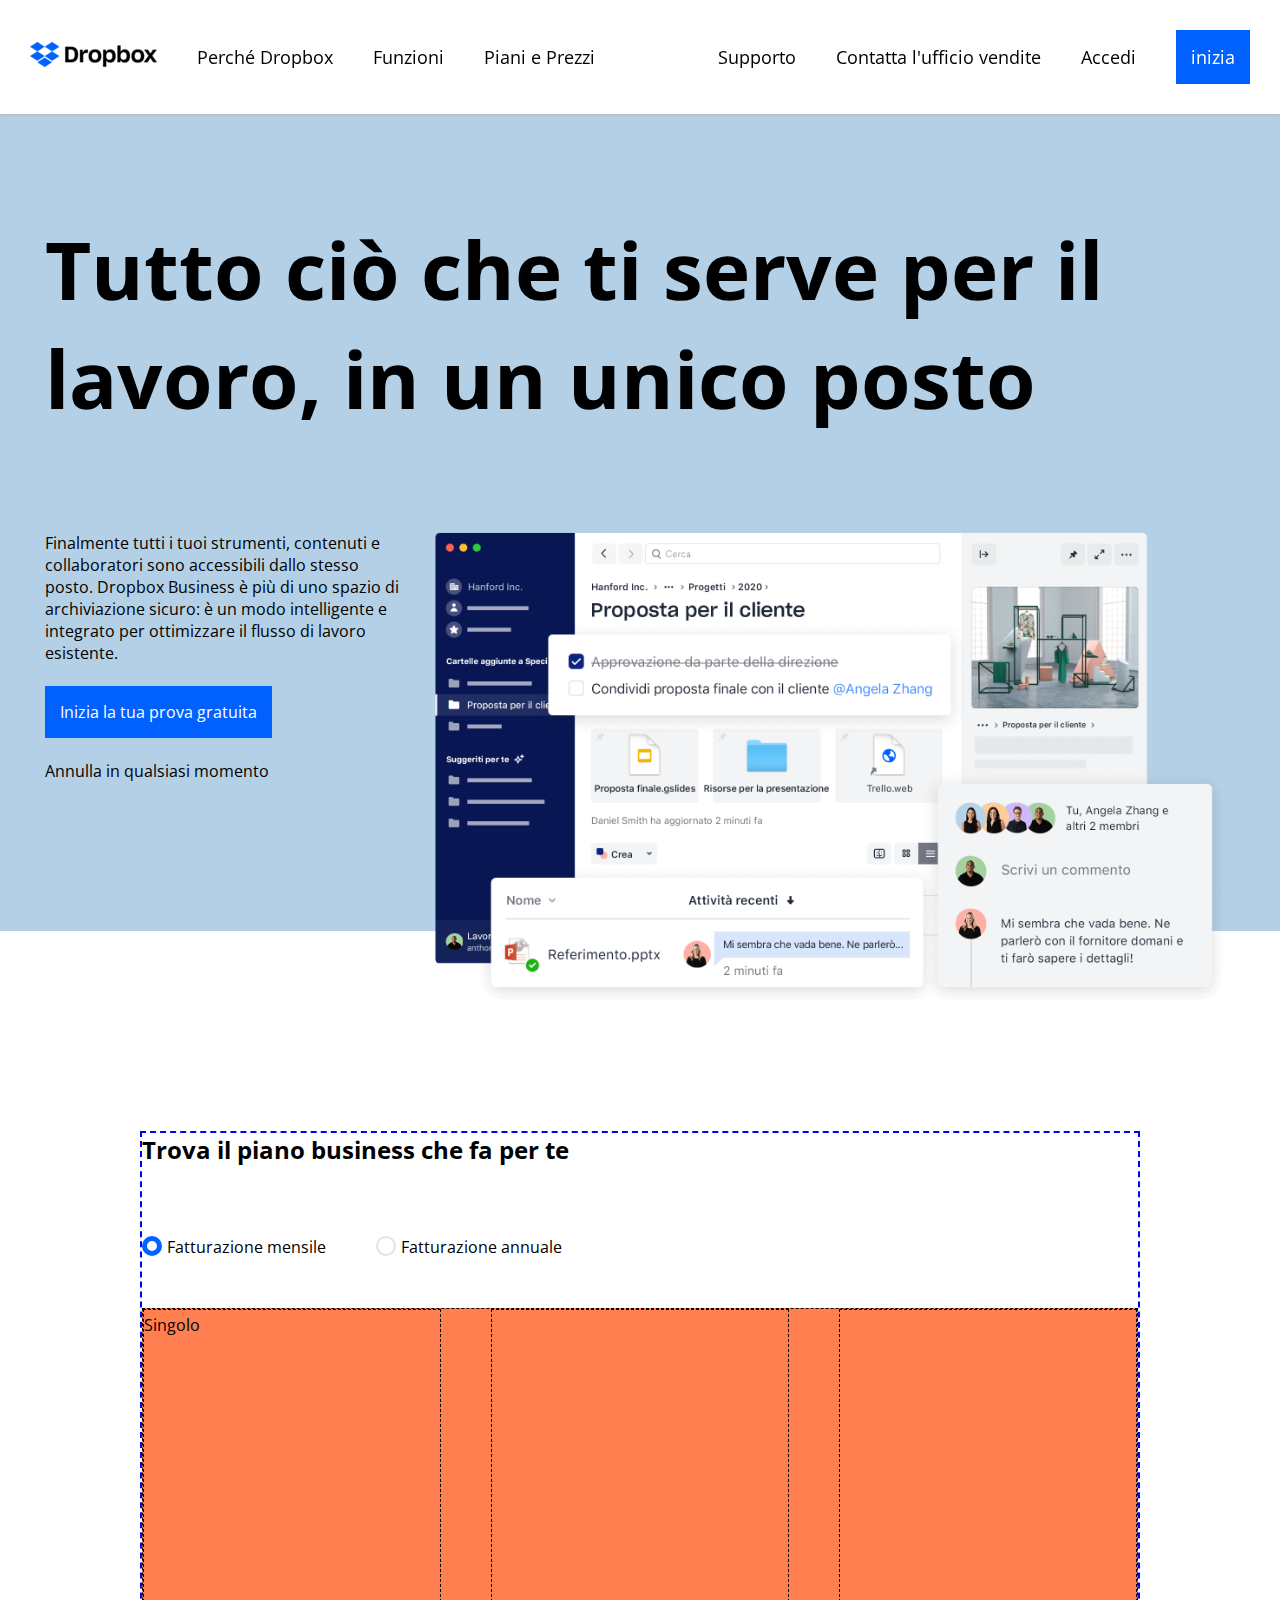
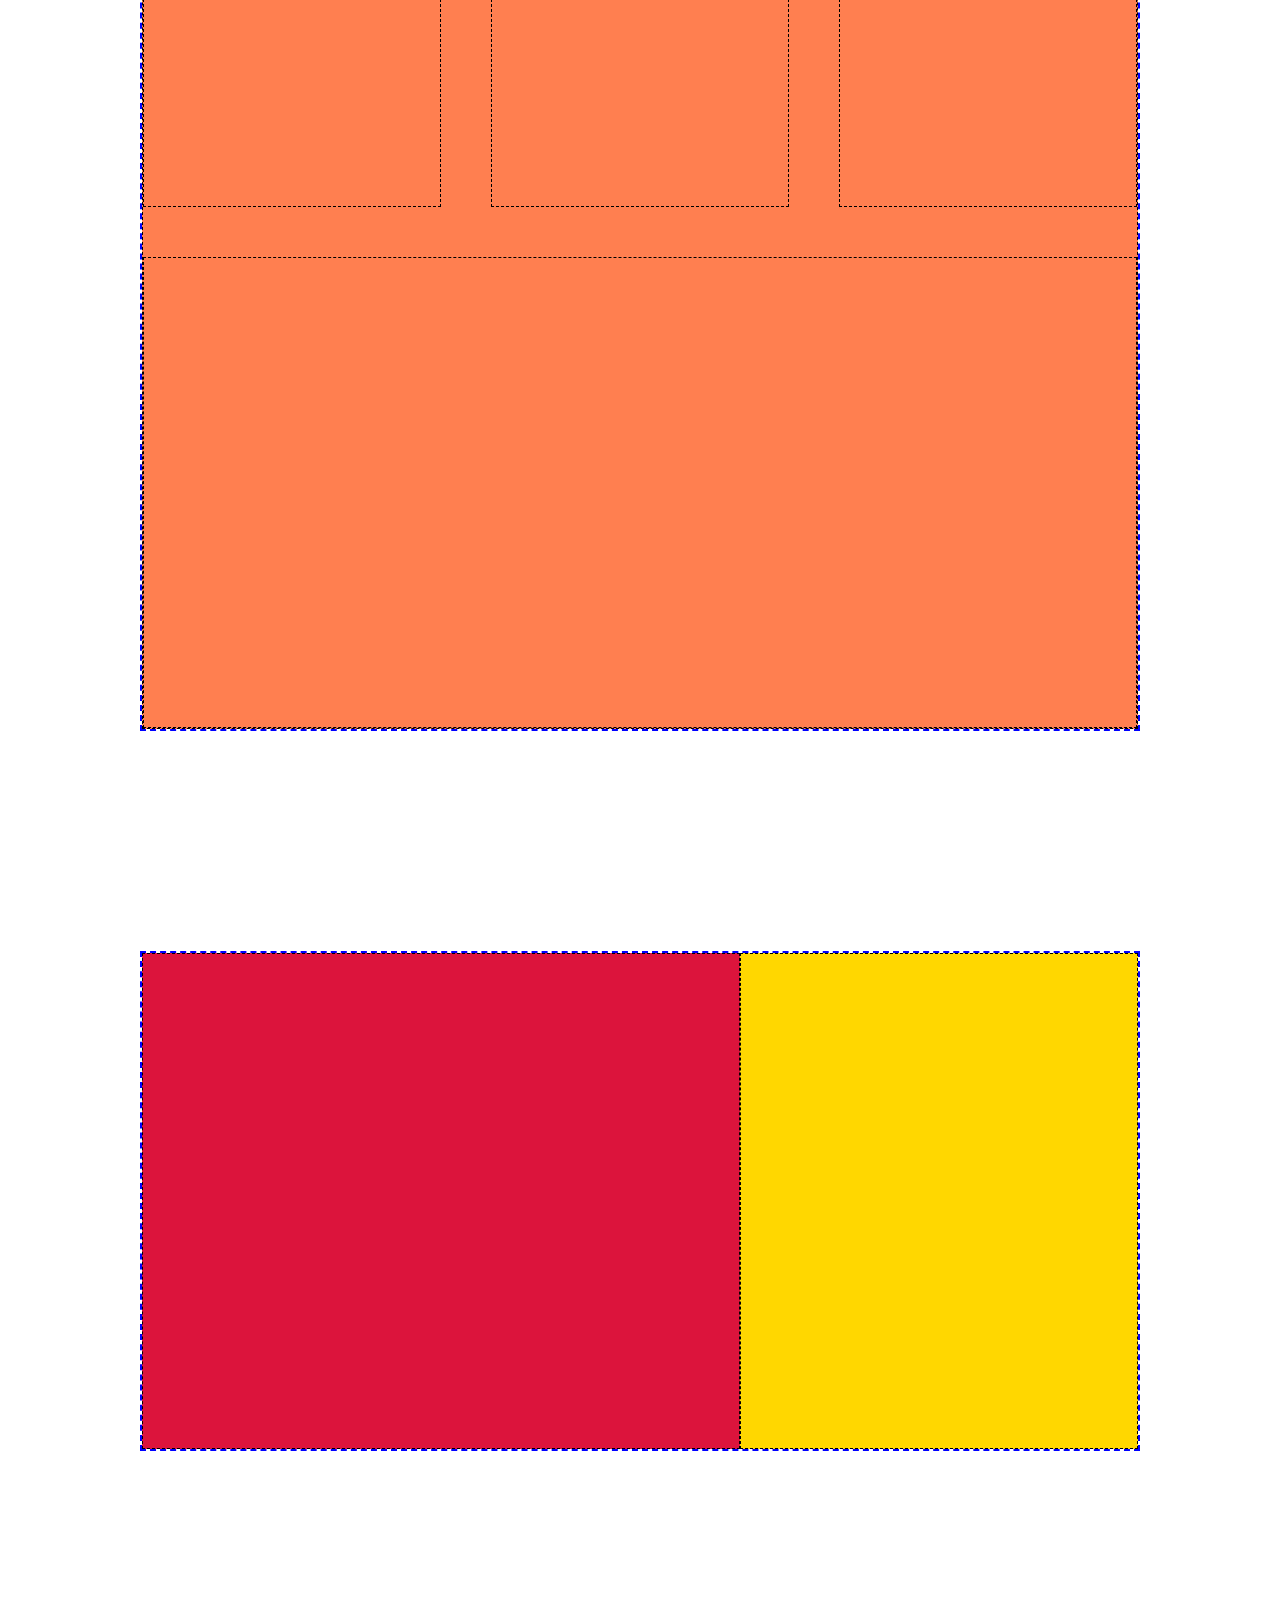
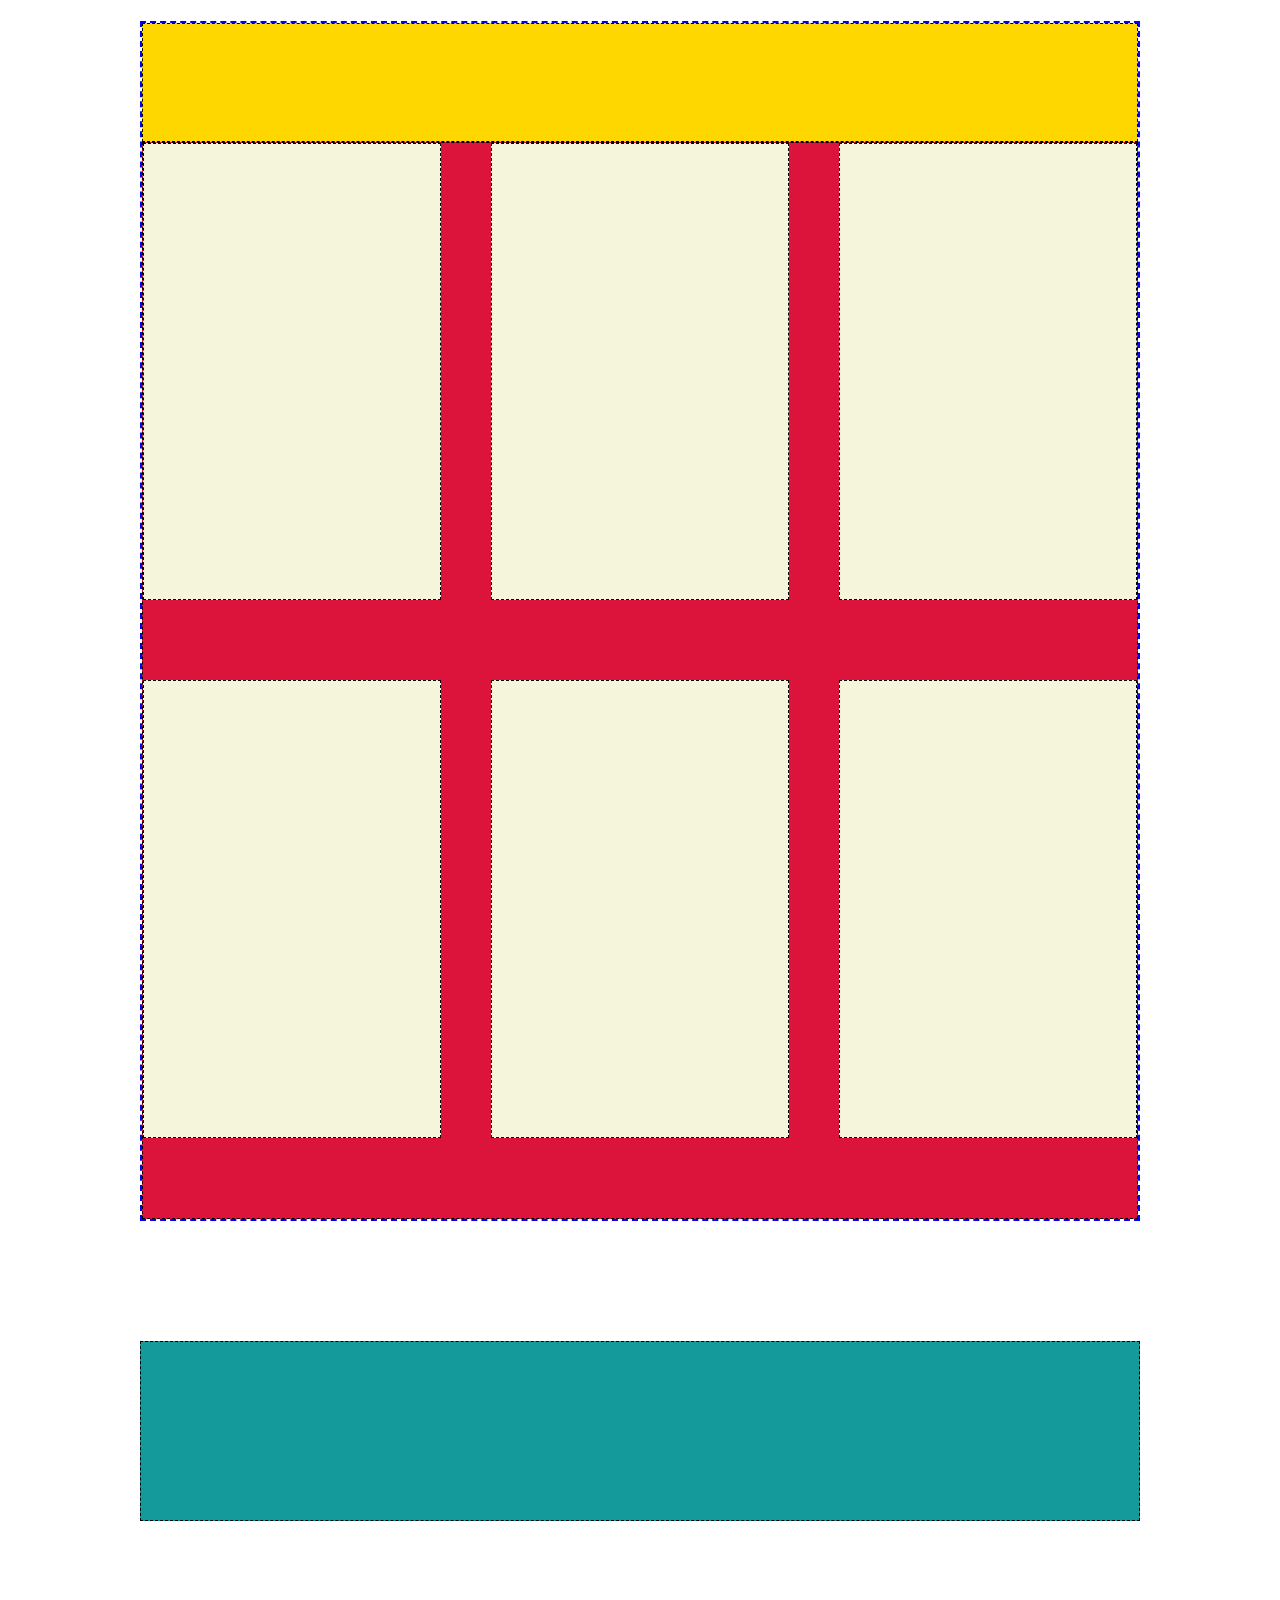
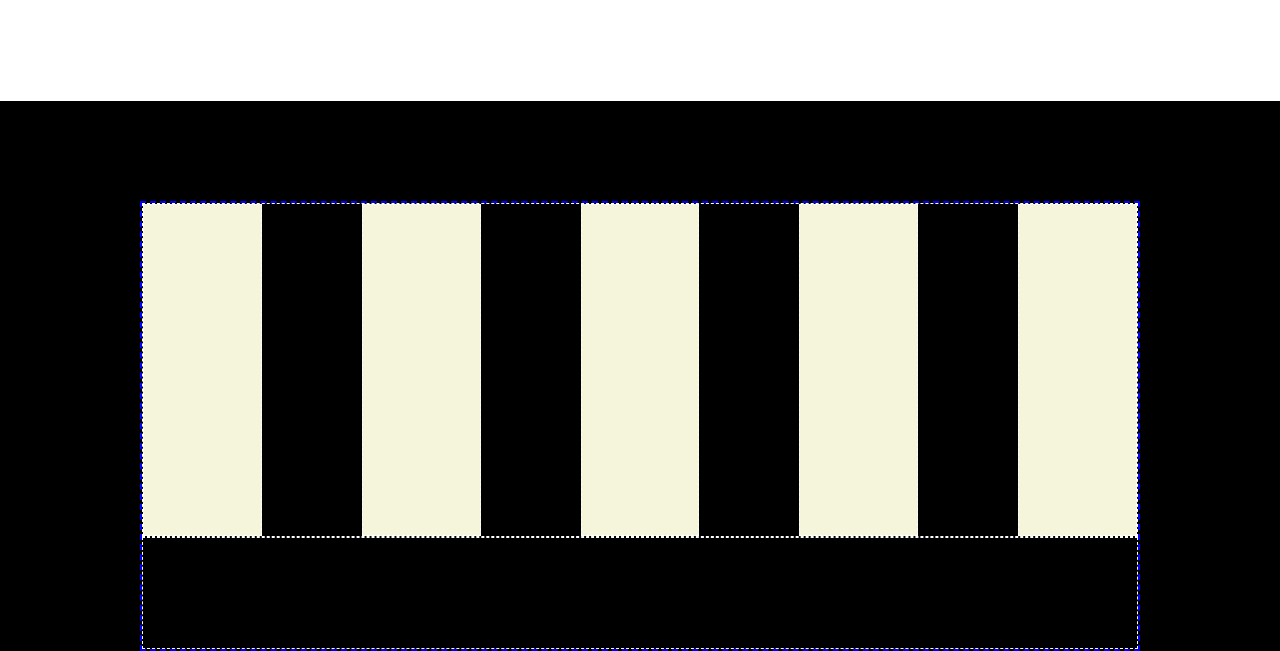
==== index.html @ 4836e715 "fix: union section 2-3" ====
<!DOCTYPE html>
<html lang="en">

<head>
    <meta charset="UTF-8">
    <meta name="viewport" content="width=device-width, initial-scale=1.0">
    <title>Dropbox</title>
    <link rel="preconnect" href="https://fonts.googleapis.com">
    <link rel="preconnect" href="https://fonts.gstatic.com" crossorigin>
    <link href="https://fonts.googleapis.com/css2?family=Open+Sans:ital,wght@0,300..800;1,300..800&display=swap"
        rel="stylesheet">
    <link rel="stylesheet" href="style.css">
</head>

<body>
    <!-- inizio header -->
    <header>
        <div>
            <div class="nav-sx">
                <ul>
                    <li><img src="img/logo-small.png" alt="logo-dropbox"></li>
                    <li><a href="#">Perché Dropbox</a></li>
                    <li><a href="#">Funzioni</a></li>
                    <li><a href="#">Piani e Prezzi</a></li>
                </ul>
            </div>
            <div class="nav-dx">
                <ul>
                    <li><a href="#">Supporto</a></li>
                    <li><a href="#">Contatta l'ufficio vendite</a></li>
                    <li><a href="#">Accedi</a></li>
                    <li><a class="btn" href="#">inizia</a></li>
                </ul>
            </div>
        </div>
    </header>
    <!-- inizio main -->
    <main>
        <section class="jumbotron">
            <div class="container-jumbo">
                <h1>Tutto ciò che ti serve per il lavoro, in un unico posto</h1>
                <div class="jumbo-down">
                    <div>
                        <p>
                            Finalmente tutti i tuoi strumenti, contenuti e collaboratori sono accessibili dallo stesso
                            posto. Dropbox Business è più di uno spazio di archiviazione sicuro: è un modo intelligente
                            e integrato per ottimizzare il flusso di lavoro esistente.
                        </p>
                        <br>
                        <span class="btn">Inizia la tua prova gratuita</span>
                        <br><br>
                        <span>Annulla in qualsiasi momento</span>
                        <div>
                            <i class="fa-solid fa-arrow-down"></i>
                        </div>
                    </div>
                    <div><img src="img/jumbo.png" alt=""></div>
                </div>
            </div>
        </section>

        <!-- seconda sezione -->
        <section class="section-2">
            <div class="container container-2">
                <h2>Trova il piano business che fa per te</h2>
                <ul>
                    <li>
                        <div class="pallino1"></div>
                        <div>Fatturazione mensile</div>
                    </li>
                    <li>
                        <div class="pallino2"></div>
                        <div>Fatturazione annuale</div>
                    </li>
                </ul>
                <!-- <div class="period"></div> -->
                <div class="schede">
                    <div class="piano">
                        <div>
                            <i class="fa-solid fa-user"></i> Singolo
                        </div>
                    </div>
                    <div class="piano"></div>
                    <div class="piano"></div>
                    <div class="piano piano-big"></div>
                </div>
            </div>
        </section>

        <!-- quarta sezione -->
        <section class="section-4">
            <div class="container container-4">
                <div class="foto"></div>
                <div class="partner"></div>
            </div>
        </section>

        <!-- quinta sezione -->
        <section>
            <div class="container container-2-5">
                <div class="titolo"></div>
                <div class="griglia">
                    <div class="operazioni"></div>
                    <div class="operazioni"></div>
                    <div class="operazioni"></div>
                    <div class="operazioni"></div>
                    <div class="operazioni"></div>
                    <div class="operazioni"></div>
                </div>
            </div>
        </section>

        <!-- sesta sezione -->
        <section class="section-6">
            <div class="container-6"></div>
        </section>
    </main>
    <!-- inizio footer -->
    <footer>
        <div class="container container-footer">
            <div class="vari">
                <div></div>
                <div></div>
                <div></div>
                <div></div>
                <div></div>
            </div>
            <div class="lingua"></div>
        </div>
    </footer>
</body>

</html>
---- style.css ----
/* reset */
* {
    margin: 0;
    padding: 0;
    box-sizing: border-box;
    font-family: "Open Sans", serif;
}

/* common */

.container {
    display: flex;
    width: 1000px;
    margin: 0 auto;
    border: 2px dashed blue;
}

ul{
    list-style: none;
}

a {
    text-decoration: none;
    color: #000000;
    font-size: 18px;
}

.btn{
    background-color: #0061fe;
    padding: 15px;
    color: white;
    display: inline-block;
}

.btn:hover{
    filter: brightness(1.4);
}

/**********HEADER**********/

header {
   
    position: sticky;
    top: 0px;
    z-index: 3;
    background-color: #ffffff;
    box-shadow: 0 1px 2px 0px #bbbbbb;
    padding: 30px;
}

header>div{
    display: flex;
    justify-content: space-between;
    align-items: center;
}

header ul {
    display: flex;
    gap: 40px;
    align-items: center;
}

/* jumbotron */
.jumbotron {
    background-color: #b4d0e6;
    padding: 100px 0 25px;
    margin-bottom: 200px;
}

.container-jumbo {
    display: flex;
    flex-direction: column;
    width: 1190px;
    margin: 0 auto;
}

h1{
    font-size: 80px;
}

.jumbo-down {
    display: flex;
    position: relative;
    top: 100px;
}

.jumbo-down div:first-child {
    max-width:30%;
}

.jumbo-down div+div {
    max-width: 70%;
}

.jumbo-down div+div img{
width: 100%;
}
/* section 2 */

.container-2-5 {
    height: 1200px;
    flex-direction: column;
}

.container-2{
    flex-direction: column;
    height: 1200px;
}

.section-2 ul{
    display: flex;
    gap: 50px;
    padding: 70px 0 50px 0;
}

.section-2 ul li{
    display: flex;
    gap: 5px;
}

.section-2 li div:first-child{
    width: 20px;
    height: 20px;
    border-radius: 50%;
}

.pallino1{
    border: 5px solid #0162ff;
}

.pallino2{
    border: 2px solid #e3e3e5;
}

/* .period {
    flex-basis: 25%;
    background-color: chartreuse;
    border: 1px dashed black;
} */

.schede {
    display: flex;
    flex-wrap: wrap;
    gap:50px;
    flex-basis: 100%;
    background-color: coral;
    border: 1px dashed black;
}

.piano{
    width: calc((100% - 100px) / 3);
    border: 1px dashed black;
}.piano-big{
    flex-grow: 1;
}

.fa-user{
    font-size: 20px;
}

/* section 4 */

.section-4{
    padding-top: 220px;
    padding-bottom: 170px;
}

.container-4{
    height: 500px;
}

.foto{
    flex-basis: 60%;
    background-color: crimson;
    border: 1px dashed black;
}

.partner{
    flex-basis: 40%;
    background-color: gold;
    border: 1px dashed black;
}

/* section 5 */

.titolo{
    flex-basis: 10%;
    background-color: gold;
    border: 1px dashed black;
}

.griglia{
    flex-basis: 90%;
    display: flex;
    flex-wrap: wrap;
    column-gap: 50px;
    background-color: crimson;
    border: 1px dashed black;
}


.operazioni {
    width: calc((100% - 100px) / 3);
    display: flex;
    flex-direction: column;
    background-color: beige;
    border: 1px dashed black;
    margin-bottom: 80px;
}

/* section 6 */

.section-6{
    padding: 120px 0 180px 0;
}

.container-6{
    width: 1000px;
    height: 180px;
    margin: 0 auto;
    background-color: rgb(20, 154, 154);
    border: 1px dashed black;
}

/* footer */

footer{
    background-color: #000000;
    padding-top: 100px;
}

.container-footer{
    flex-direction: column;
    height: 450px;
}

.vari{
    flex-basis: 75%;
    border: 1px dashed white;
    display: flex;
    gap: 100px;
}

.vari > div{
    width: calc((100% - 400px) / 5);
    background-color: beige;
    border: 1px dashed white;
}

.lingua{
    flex-basis: 25%;
    border: 1px dashed white;
}
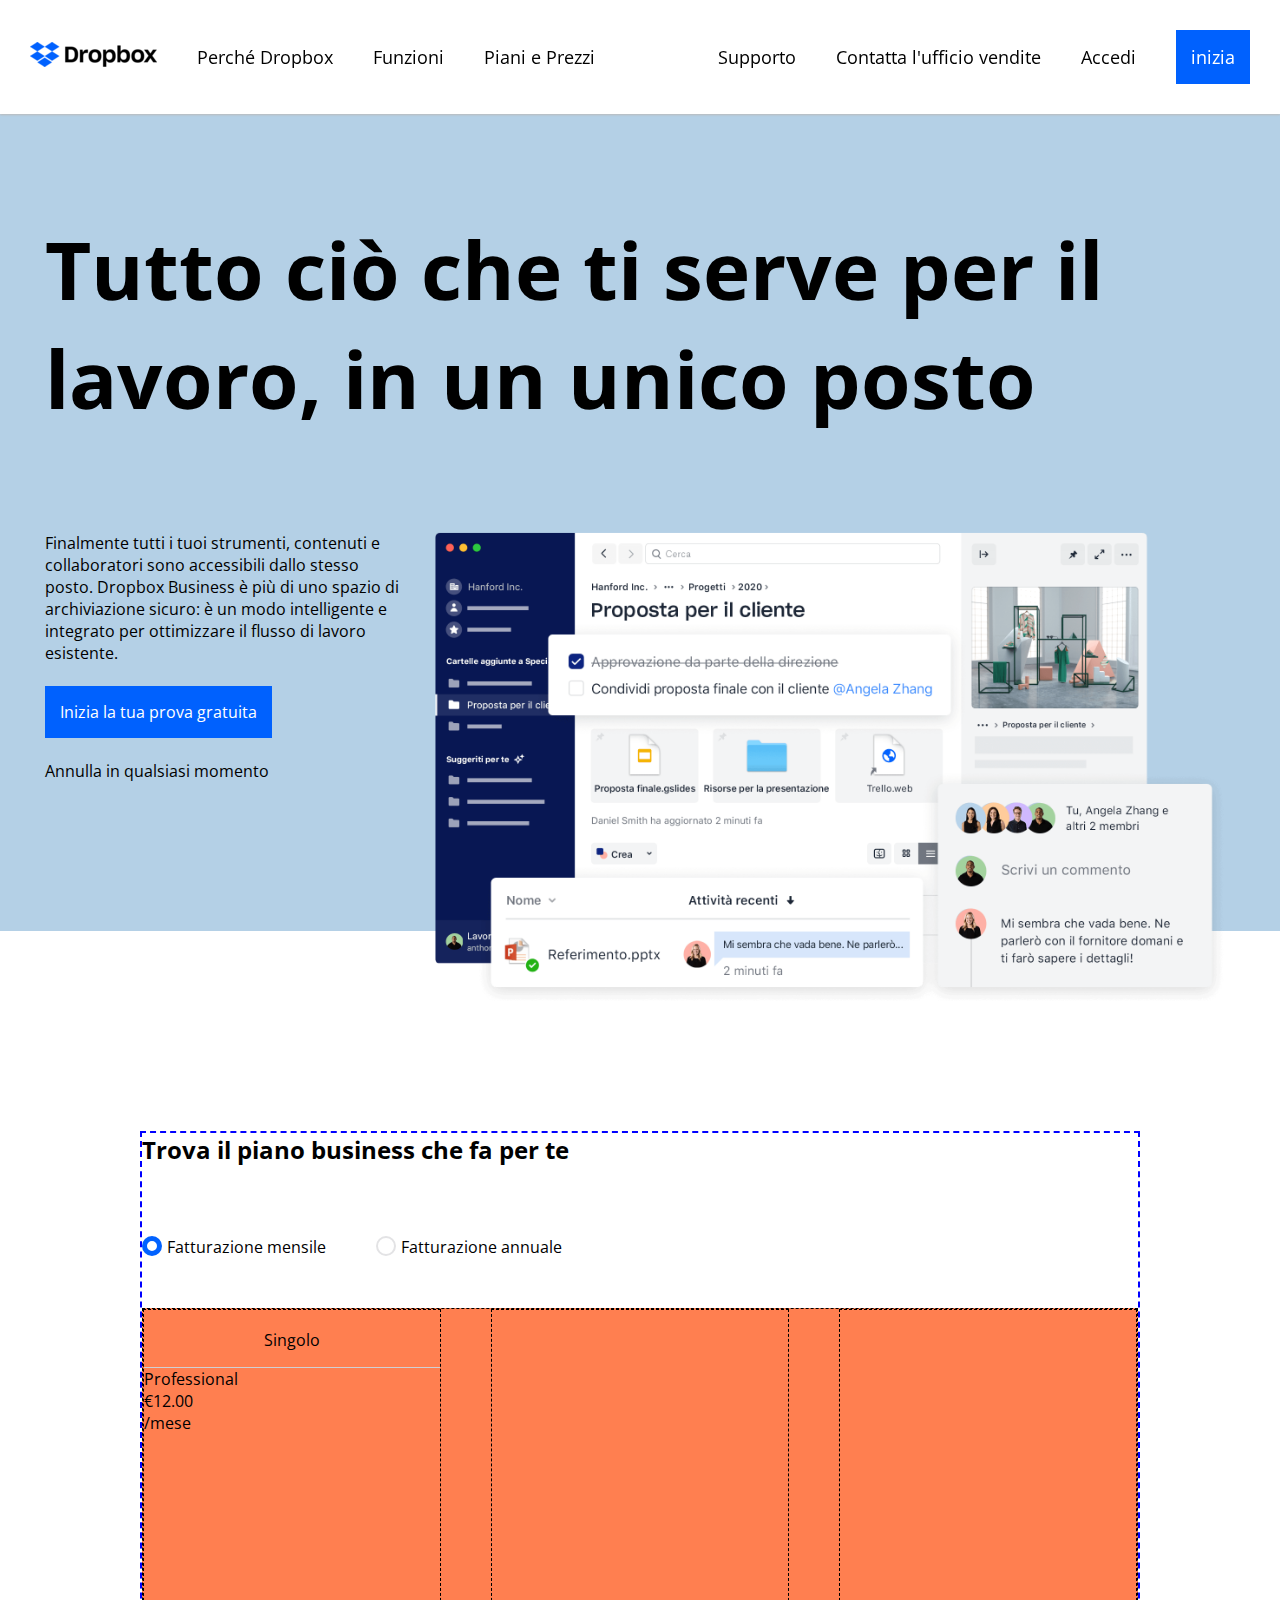
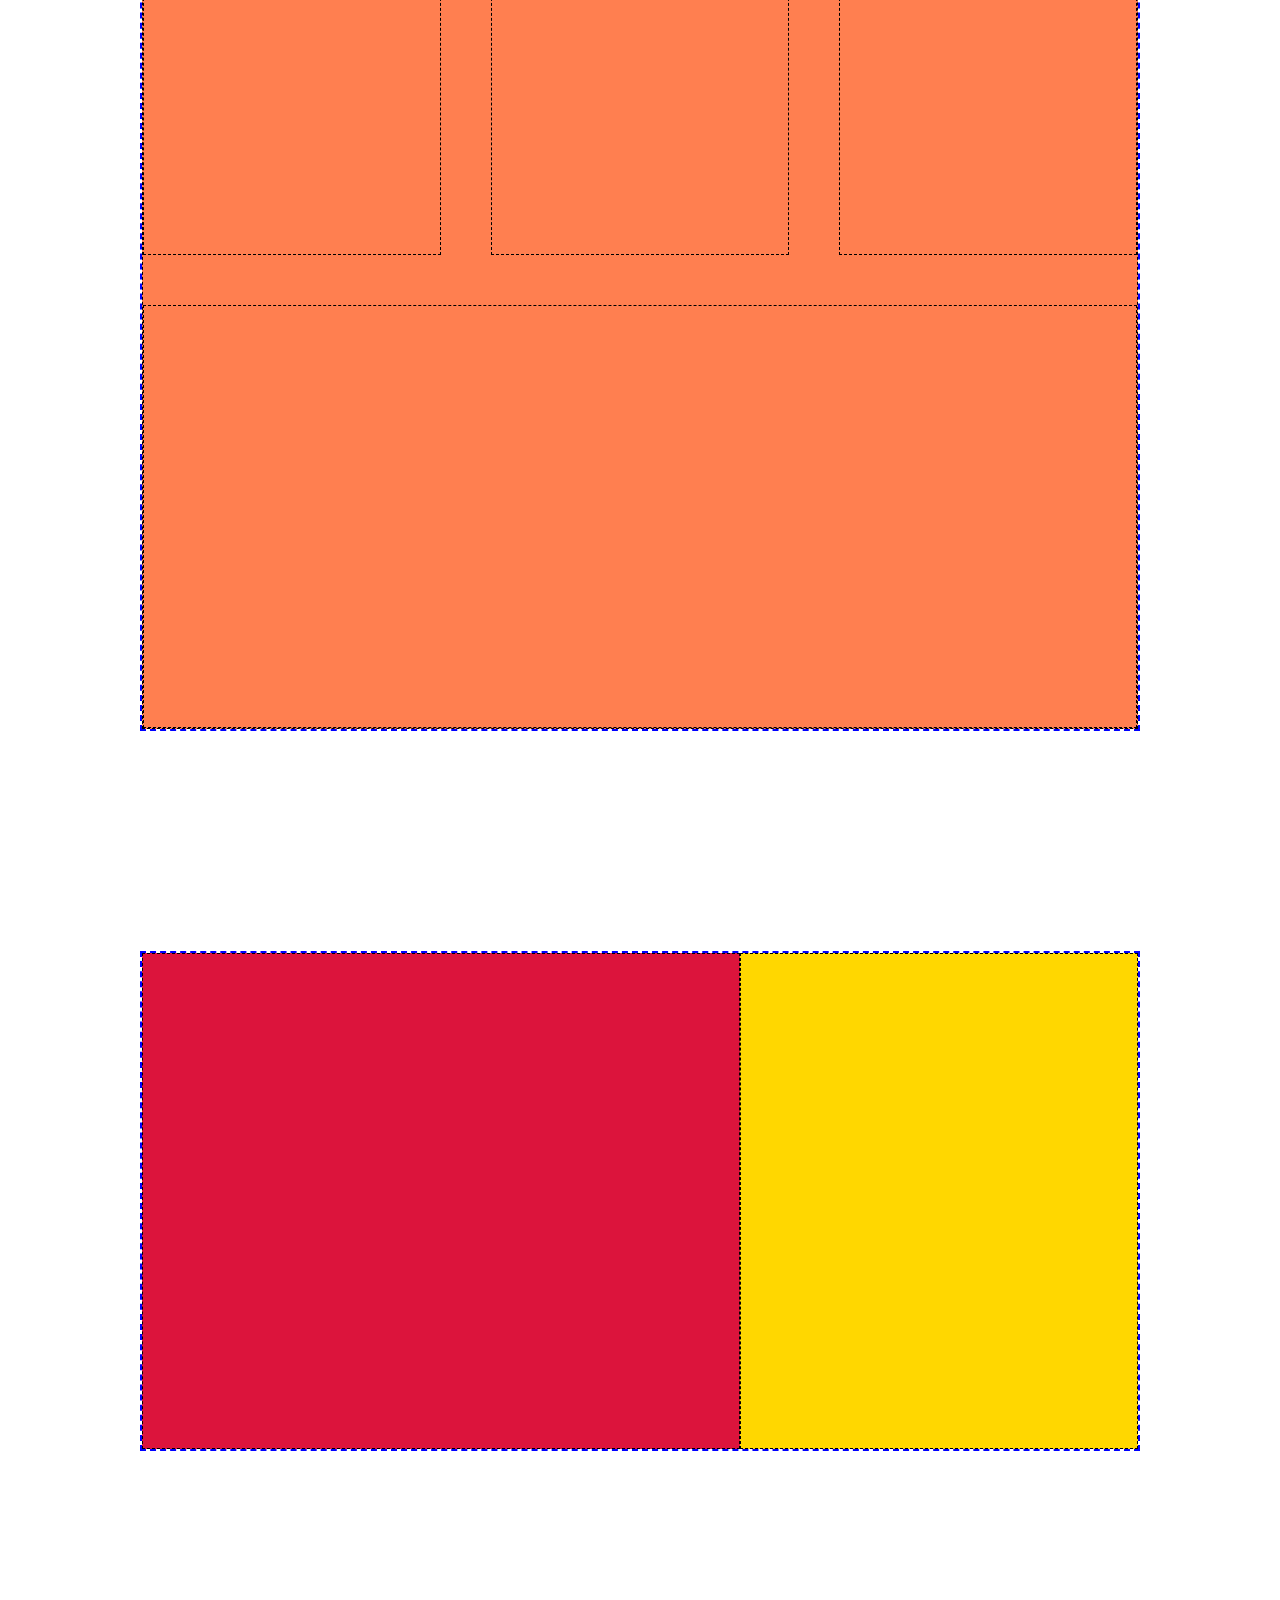
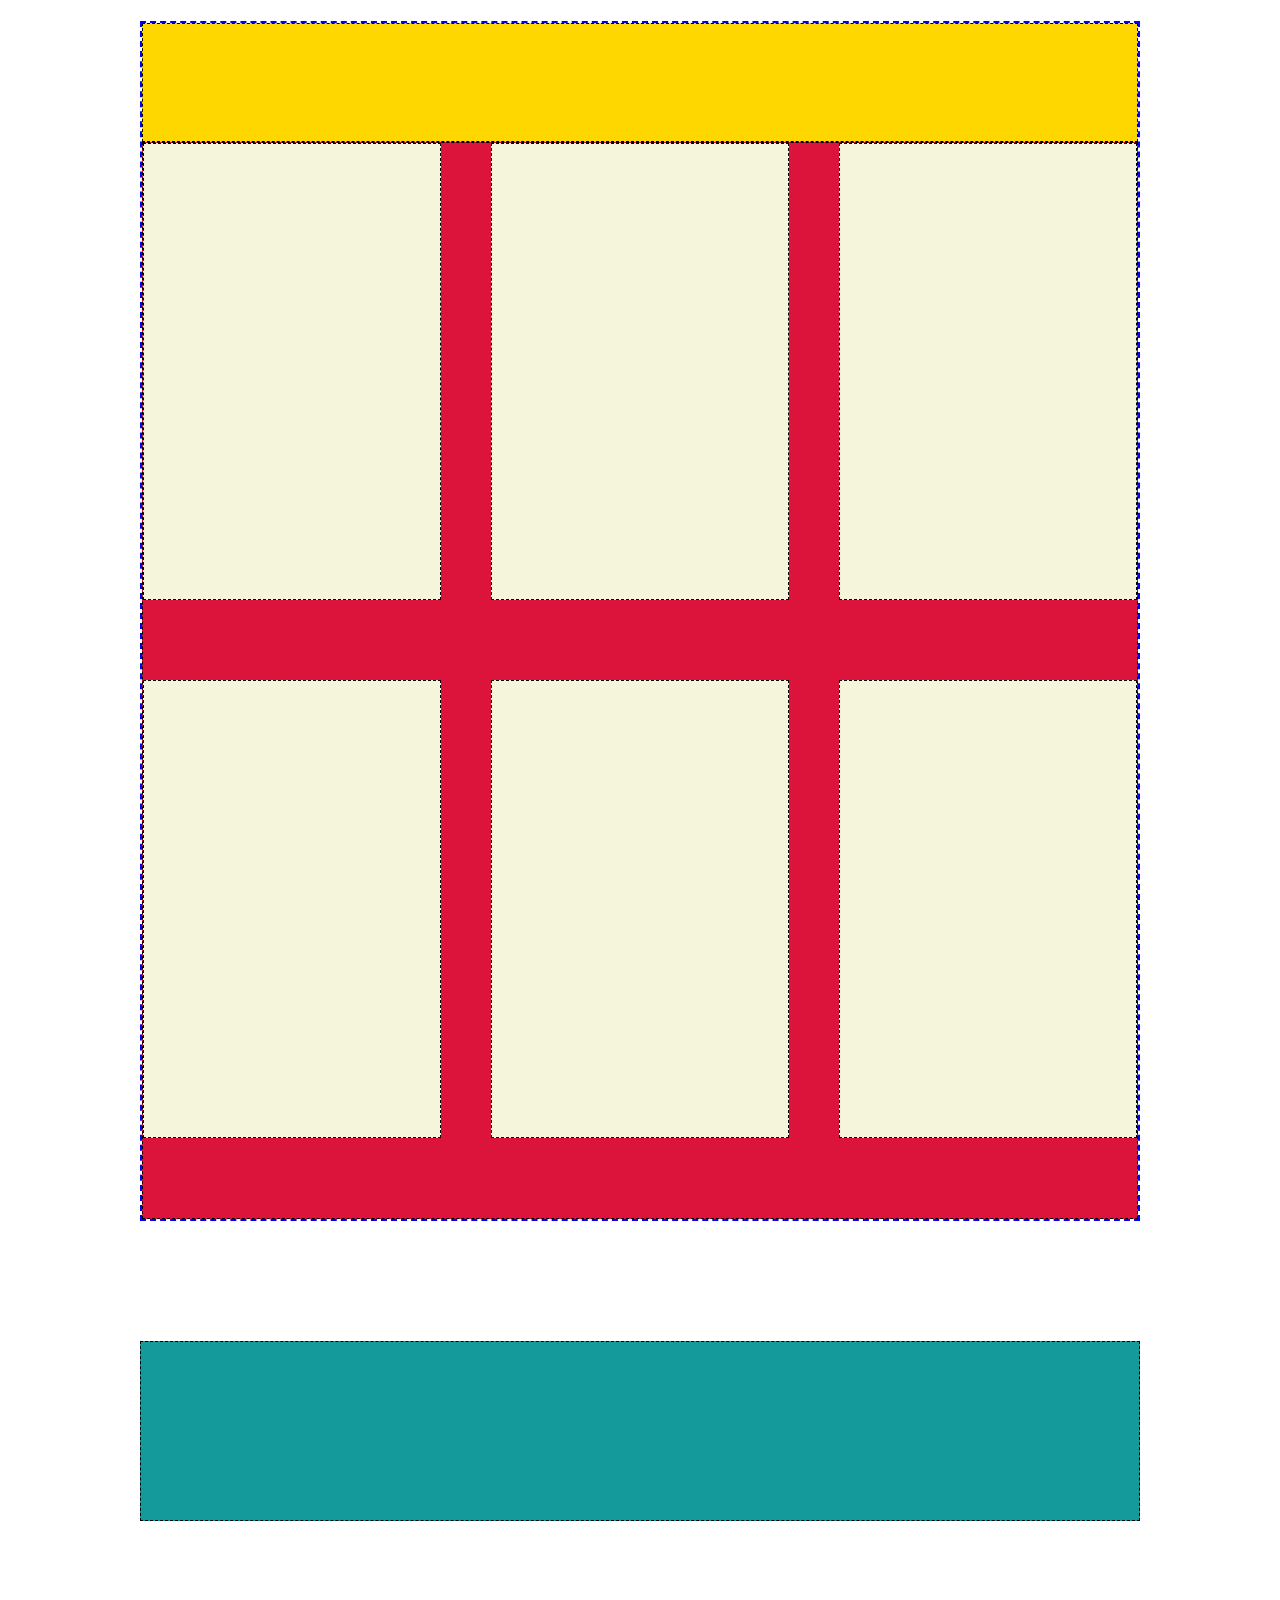
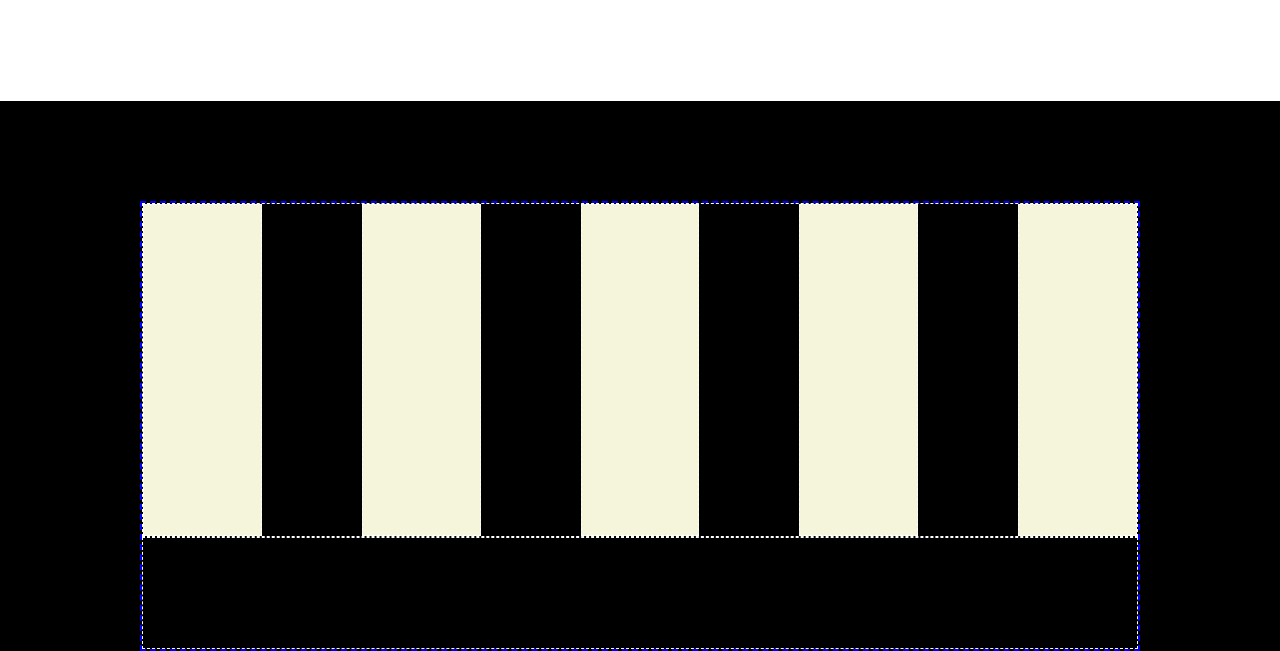
==== commit ce8a7b1f: "push per controllo" ====
--- a/index.html
+++ b/index.html
@@ -63,7 +63,7 @@
         <section class="section-2">
             <div class="container container-2">
                 <h2>Trova il piano business che fa per te</h2>
-                <ul>
+                <ul class="fatturazione">
                     <li>
                         <div class="pallino1"></div>
                         <div>Fatturazione mensile</div>
@@ -76,8 +76,15 @@
                 <!-- <div class="period"></div> -->
                 <div class="schede">
                     <div class="piano">
+                        <div class="soggetto">
+                            <i class="fa-solid fa-user"></i> Singolo
+                        </div>
                         <div>
-                            <i class="fa-solid fa-user"></i> Singolo
+                            <ul>
+                                <li>Professional</li>
+                                <li>€12.00</li>
+                                <li>/mese</li>
+                            </ul>
                         </div>
                     </div>
                     <div class="piano"></div>
--- a/style.css
+++ b/style.css
@@ -36,6 +36,11 @@
     filter: brightness(1.4);
 }
 
+
+.container-2-5 {
+    height: 1200px;
+    flex-direction: column;
+}
 /**********HEADER**********/
 
 header {
@@ -97,28 +102,23 @@
 }
 /* section 2 */
 
-.container-2-5 {
+.container-2{
+    flex-direction: column;
     height: 1200px;
-    flex-direction: column;
-}
-
-.container-2{
-    flex-direction: column;
-    height: 1200px;
-}
-
-.section-2 ul{
+}
+
+.fatturazione{
     display: flex;
     gap: 50px;
     padding: 70px 0 50px 0;
 }
 
-.section-2 ul li{
+.fatturazione li{
     display: flex;
     gap: 5px;
 }
 
-.section-2 li div:first-child{
+.fatturazione li div:first-child{
     width: 20px;
     height: 20px;
     border-radius: 50%;
@@ -131,12 +131,6 @@
 .pallino2{
     border: 2px solid #e3e3e5;
 }
-
-/* .period {
-    flex-basis: 25%;
-    background-color: chartreuse;
-    border: 1px dashed black;
-} */
 
 .schede {
     display: flex;
@@ -150,6 +144,7 @@
 .piano{
     width: calc((100% - 100px) / 3);
     border: 1px dashed black;
+
 }.piano-big{
     flex-grow: 1;
 }
@@ -158,6 +153,11 @@
     font-size: 20px;
 }
 
+.soggetto{
+    padding: 15px 0;
+    text-align: center;
+    border-bottom: 1px solid #d0cfd4;
+}
 /* section 4 */
 
 .section-4{
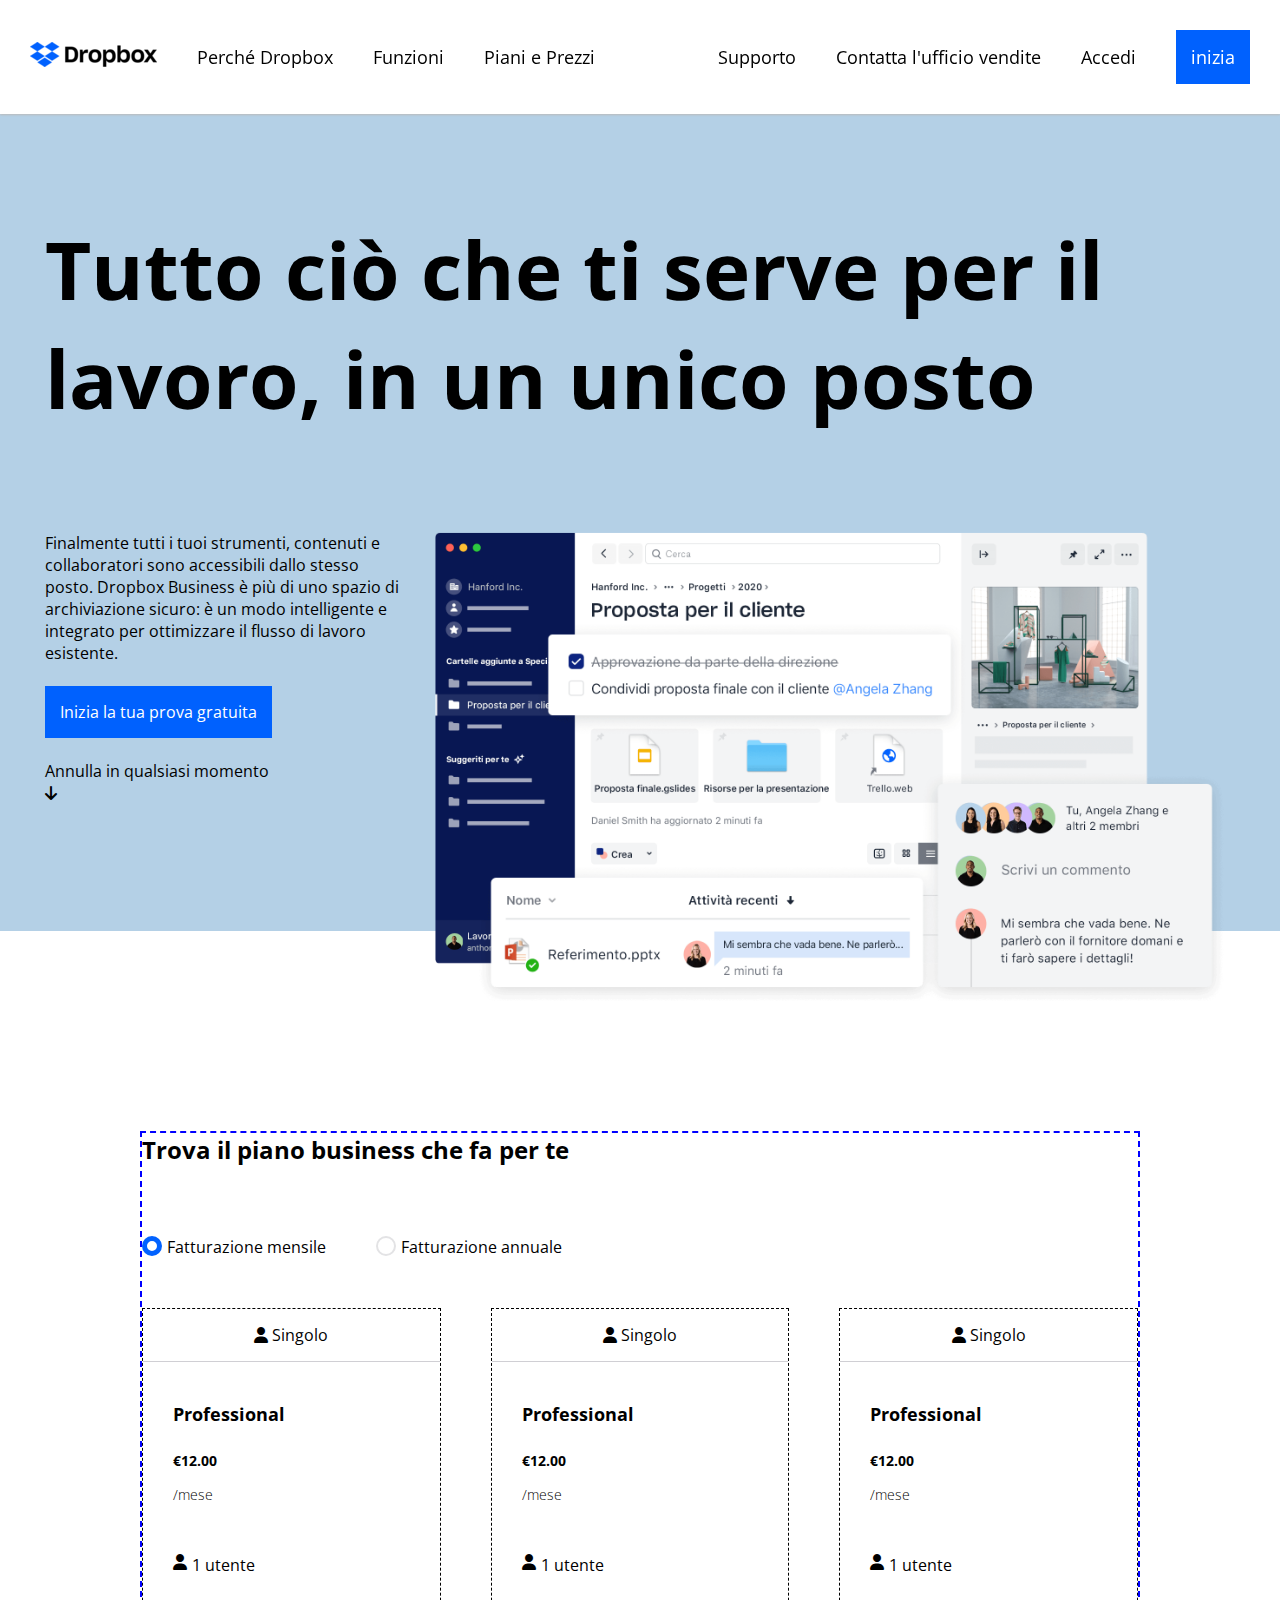
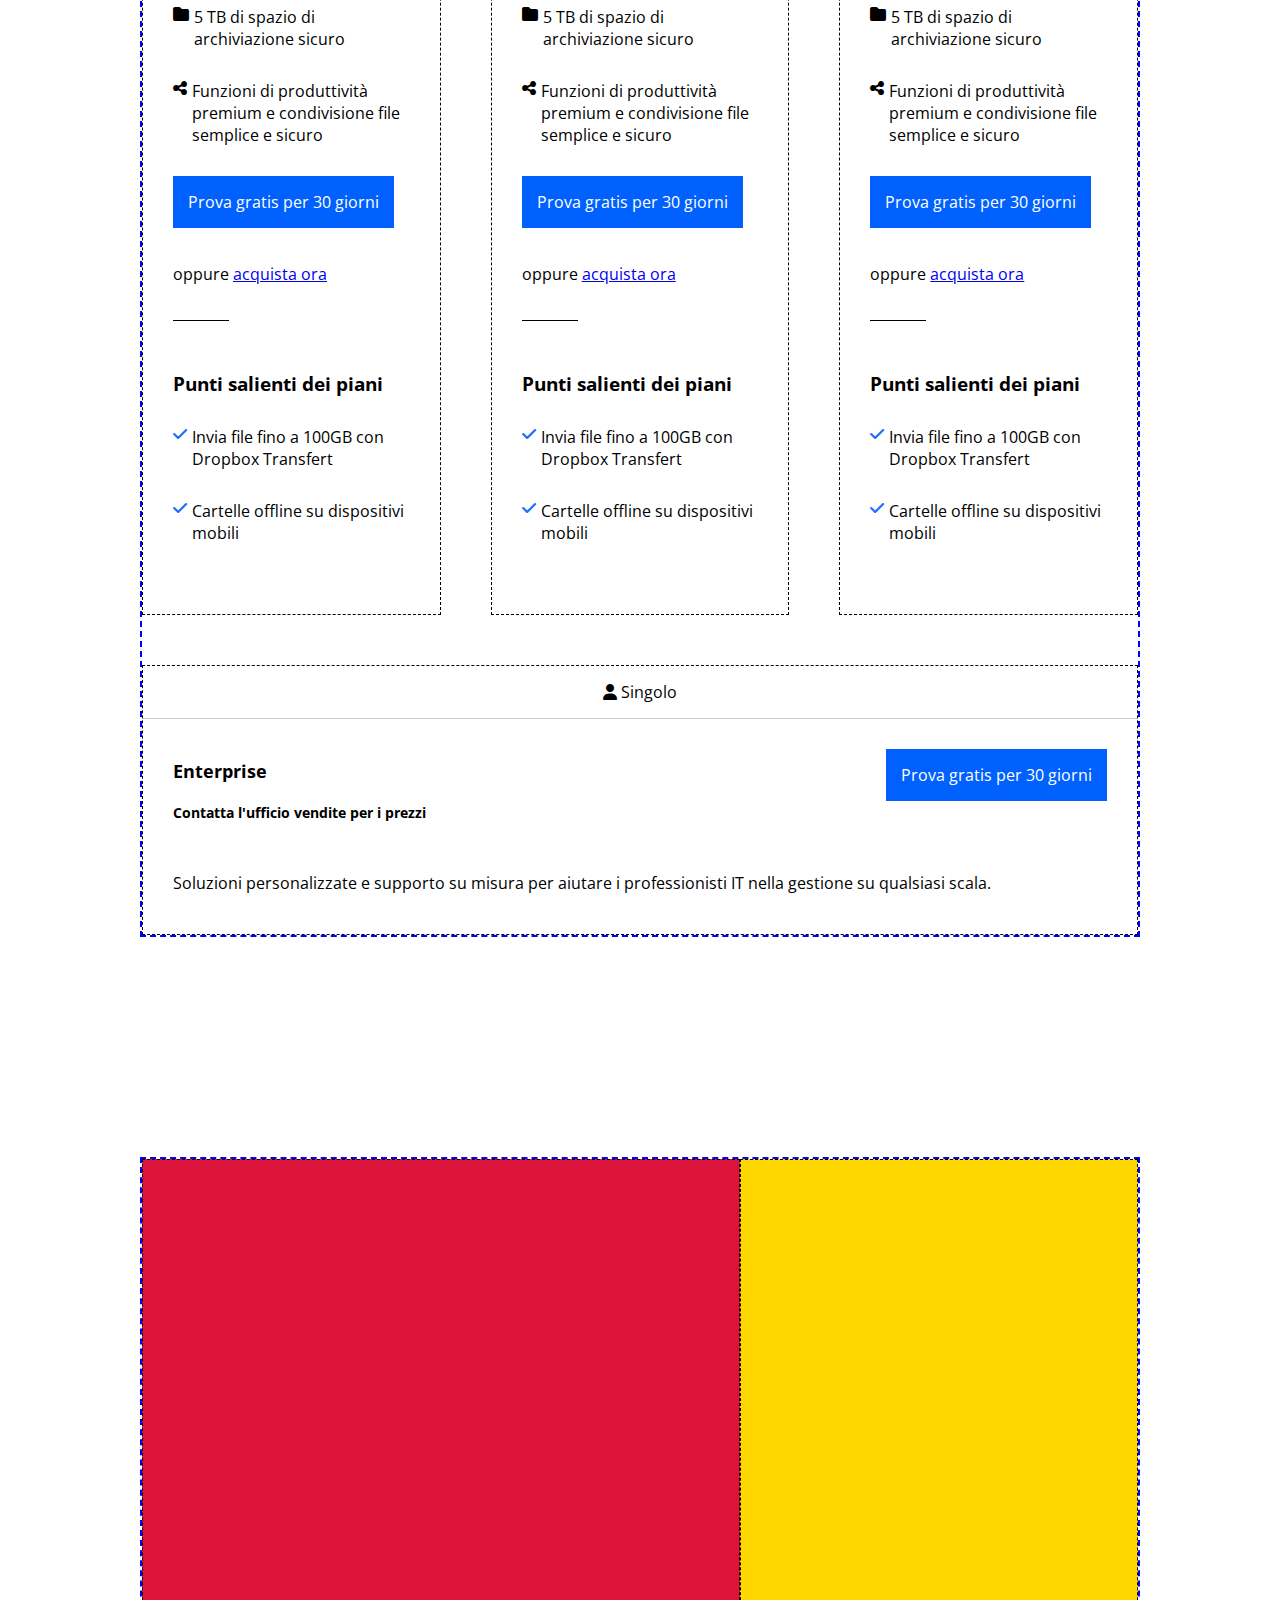
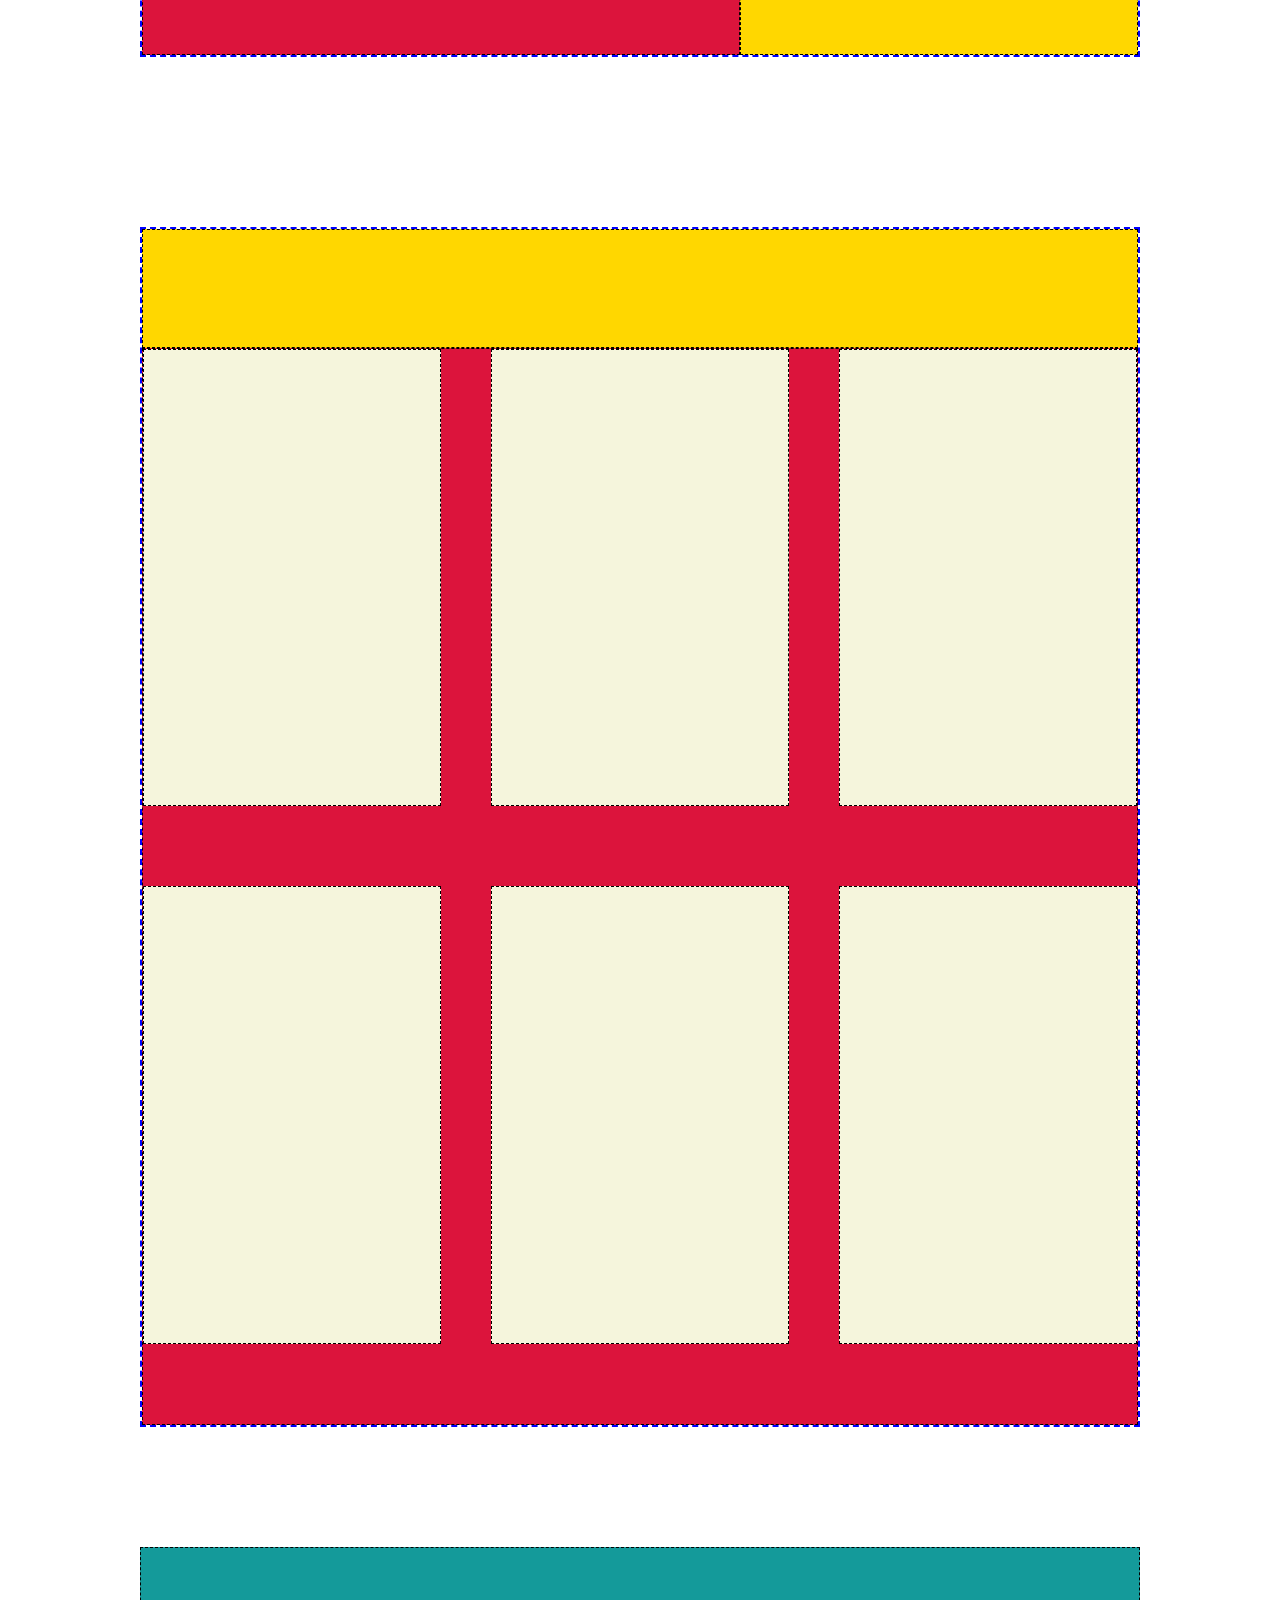
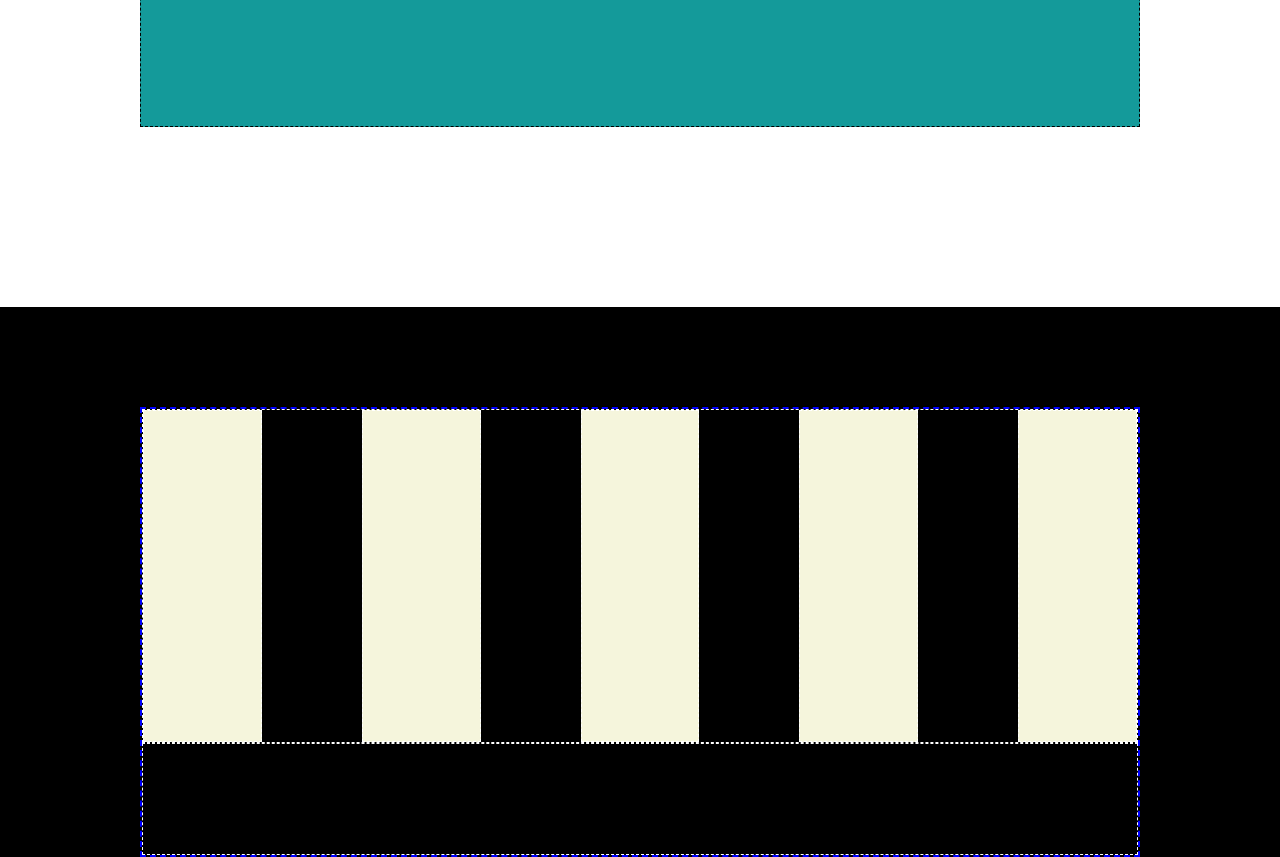
==== commit c6ed7185: "feat: finish section 2" ====
--- a/index.html
+++ b/index.html
@@ -5,6 +5,11 @@
     <meta charset="UTF-8">
     <meta name="viewport" content="width=device-width, initial-scale=1.0">
     <title>Dropbox</title>
+    <!-- collegamento icone -->
+    <link rel="stylesheet" href="https://cdnjs.cloudflare.com/ajax/libs/font-awesome/6.7.2/css/all.min.css"
+        integrity="sha512-Evv84Mr4kqVGRNSgIGL/F/aIDqQb7xQ2vcrdIwxfjThSH8CSR7PBEakCr51Ck+w+/U6swU2Im1vVX0SVk9ABhg=="
+        crossorigin="anonymous" referrerpolicy="no-referrer" />
+    <!-- collegamento font  -->
     <link rel="preconnect" href="https://fonts.googleapis.com">
     <link rel="preconnect" href="https://fonts.gstatic.com" crossorigin>
     <link href="https://fonts.googleapis.com/css2?family=Open+Sans:ital,wght@0,300..800;1,300..800&display=swap"
@@ -73,23 +78,187 @@
                         <div>Fatturazione annuale</div>
                     </li>
                 </ul>
-                <!-- <div class="period"></div> -->
+                <!--i 4 container  -->
                 <div class="schede">
                     <div class="piano">
-                        <div class="soggetto">
-                            <i class="fa-solid fa-user"></i> Singolo
-                        </div>
-                        <div>
-                            <ul>
-                                <li>Professional</li>
-                                <li>€12.00</li>
-                                <li>/mese</li>
-                            </ul>
-                        </div>
-                    </div>
-                    <div class="piano"></div>
-                    <div class="piano"></div>
-                    <div class="piano piano-big"></div>
+                        <div>
+                            <div class="soggetto">
+                                <i class="fa-solid fa-user"></i> Singolo
+                            </div>
+                            <div class="info-box">
+                                <ul>
+                                    <li class="tipologia">Professional</li>
+                                    <li class="prezzo">€12.00</li>
+                                    <li class="durata">/mese</li>
+                                </ul>
+                                <ul class="specifiche1">
+                                    <li>
+                                        <div>
+                                            <i class="fa-solid fa-user"></i>
+                                            1 utente
+                                        </div>
+                                    </li>
+                                    <li>
+                                        <div>
+                                            <i class="fa-solid fa-folder"></i>
+                                            5 TB di spazio di archiviazione sicuro
+                                        </div>
+                                    </li>
+                                    <li>
+                                        <div>
+                                            <i class="fa-solid fa-share-nodes"></i>
+                                            Funzioni di produttività premium e condivisione
+                                            file semplice e sicuro
+                                        </div>
+                                    </li>
+                                </ul>
+                                <span class="btn">Prova gratis per 30 giorni</span>
+                                <span class="underline-span">oppure</span>
+                                <a href="#">acquista ora</a>
+                                <h3>Punti salienti dei piani</h3>
+                                <ul class="specifiche1">
+                                    <li>
+                                        <div>
+                                            <i class="fa-solid fa-check"></i>
+                                            Invia file fino a 100GB con Dropbox Transfert
+                                        </div>
+                                    </li>
+                                    <li>
+                                        <div>
+                                            <i class="fa-solid fa-check"></i>
+                                            Cartelle offline su dispositivi mobili
+                                        </div>
+                                    </li>
+                                </ul>
+                            </div>
+                        </div>
+                    </div>
+                    <div class="piano">
+                        <div>
+                            <div class="soggetto">
+                                <i class="fa-solid fa-user"></i> Singolo
+                            </div>
+                            <div class="info-box">
+                                <ul>
+                                    <li class="tipologia">Professional</li>
+                                    <li class="prezzo">€12.00</li>
+                                    <li class="durata">/mese</li>
+                                </ul>
+                                <ul class="specifiche1">
+                                    <li>
+                                        <div>
+                                            <i class="fa-solid fa-user"></i>
+                                            1 utente
+                                        </div>
+                                    </li>
+                                    <li>
+                                        <div>
+                                            <i class="fa-solid fa-folder"></i>
+                                            5 TB di spazio di archiviazione sicuro
+                                        </div>
+                                    </li>
+                                    <li>
+                                        <div>
+                                            <i class="fa-solid fa-share-nodes"></i>
+                                            Funzioni di produttività premium e condivisione
+                                            file semplice e sicuro
+                                        </div>
+                                    </li>
+                                </ul>
+                                <span class="btn">Prova gratis per 30 giorni</span>
+                                <span class="underline-span">oppure</span>
+                                <a href="#">acquista ora</a>
+                                <h3>Punti salienti dei piani</h3>
+                                <ul class="specifiche1">
+                                    <li>
+                                        <div>
+                                            <i class="fa-solid fa-check"></i>
+                                            Invia file fino a 100GB con Dropbox Transfert
+                                        </div>
+                                    </li>
+                                    <li>
+                                        <div>
+                                            <i class="fa-solid fa-check"></i>
+                                            Cartelle offline su dispositivi mobili
+                                        </div>
+                                    </li>
+                                </ul>
+                            </div>
+                        </div>
+                    </div>
+                    <div class="piano">
+                        <div>
+                            <div class="soggetto">
+                                <i class="fa-solid fa-user"></i> Singolo
+                            </div>
+                            <div class="info-box">
+                                <ul>
+                                    <li class="tipologia">Professional</li>
+                                    <li class="prezzo">€12.00</li>
+                                    <li class="durata">/mese</li>
+                                </ul>
+                                <ul class="specifiche1">
+                                    <li>
+                                        <div>
+                                            <i class="fa-solid fa-user"></i>
+                                            1 utente
+                                        </div>
+                                    </li>
+                                    <li>
+                                        <div>
+                                            <i class="fa-solid fa-folder"></i>
+                                            5 TB di spazio di archiviazione sicuro
+                                        </div>
+                                    </li>
+                                    <li>
+                                        <div>
+                                            <i class="fa-solid fa-share-nodes"></i>
+                                            Funzioni di produttività premium e condivisione
+                                            file semplice e sicuro
+                                        </div>
+                                    </li>
+                                </ul>
+                                <span class="btn">Prova gratis per 30 giorni</span>
+                                <span class="underline-span">oppure</span>
+                                <a href="#">acquista ora</a>
+                                <h3>Punti salienti dei piani</h3>
+                                <ul class="specifiche1">
+                                    <li>
+                                        <div>
+                                            <i class="fa-solid fa-check"></i>
+                                            Invia file fino a 100GB con Dropbox Transfert
+                                        </div>
+                                    </li>
+                                    <li>
+                                        <div>
+                                            <i class="fa-solid fa-check"></i>
+                                            Cartelle offline su dispositivi mobili
+                                        </div>
+                                    </li>
+                                </ul>
+                            </div>
+                        </div>
+                    </div>
+                    <div class="piano piano-big">
+                        <div>
+                            <div class="soggetto">
+                                <i class="fa-solid fa-user"></i> Singolo
+                            </div>
+                            <div class="info-box info-box-big">
+                                <ul>
+                                    <li class="enterprise">Enterprise</li>
+                                    <li class="enterprise-sub">
+                                        Contatta l'ufficio vendite per i prezzi
+                                    </li>
+                                </ul>
+                                <span class="btn enterprise-btn">Prova gratis per 30 giorni</span>
+                                <p>
+                                    Soluzioni personalizzate e supporto su misura per aiutare i professionisti IT nella
+                                    gestione su qualsiasi scala.
+                                </p>
+                            </div>
+                        </div>
+                    </div>
                 </div>
             </div>
         </section>
--- a/style.css
+++ b/style.css
@@ -17,12 +17,6 @@
 
 ul{
     list-style: none;
-}
-
-a {
-    text-decoration: none;
-    color: #000000;
-    font-size: 18px;
 }
 
 .btn{
@@ -65,6 +59,12 @@
     align-items: center;
 }
 
+header a {
+    text-decoration: none;
+    color: #000000;
+    font-size: 18px;
+}
+
 /* jumbotron */
 .jumbotron {
     background-color: #b4d0e6;
@@ -104,7 +104,7 @@
 
 .container-2{
     flex-direction: column;
-    height: 1200px;
+    
 }
 
 .fatturazione{
@@ -136,9 +136,7 @@
     display: flex;
     flex-wrap: wrap;
     gap:50px;
-    flex-basis: 100%;
-    background-color: coral;
-    border: 1px dashed black;
+    
 }
 
 .piano{
@@ -147,16 +145,77 @@
 
 }.piano-big{
     flex-grow: 1;
-}
-
-.fa-user{
-    font-size: 20px;
 }
 
 .soggetto{
     padding: 15px 0;
     text-align: center;
     border-bottom: 1px solid #d0cfd4;
+}
+
+.info-box{
+    padding: 40px 30px 40px 30px;
+}
+
+.info-box ul:first-child{
+    padding-bottom: 50px;
+}
+
+.tipologia{
+    font-size: 18px;
+    font-weight: bold;
+}
+
+.prezzo{
+    font-size: 14px;
+    font-weight: bold;
+    padding: 25px 0 15px 0;
+}
+
+.durata{
+    font-size: 14px;
+    font-weight: lighter;
+}
+
+.specifiche1 li div{
+    display: flex;
+    padding-bottom: 30px;
+    gap: 5px;
+}
+
+.underline-span{
+    display: inline-block;
+    padding: 35px 0;
+    border-bottom: 1px solid black;
+    margin-bottom: 50px;
+}
+
+h3{
+    padding-bottom: 30px;
+}
+.fa-check{
+    color: #186dfe;
+}
+
+.info-box-big{
+    position: relative;
+}
+
+.enterprise{
+    font-weight: bold;
+    font-size: 18px;
+    padding-bottom: 20px;
+}
+
+.enterprise-sub{
+    font-weight: bold;
+    font-size: 14px;
+}
+
+.enterprise-btn{
+    position: absolute;
+    top: 30px;
+    right: 30px;
 }
 /* section 4 */
 
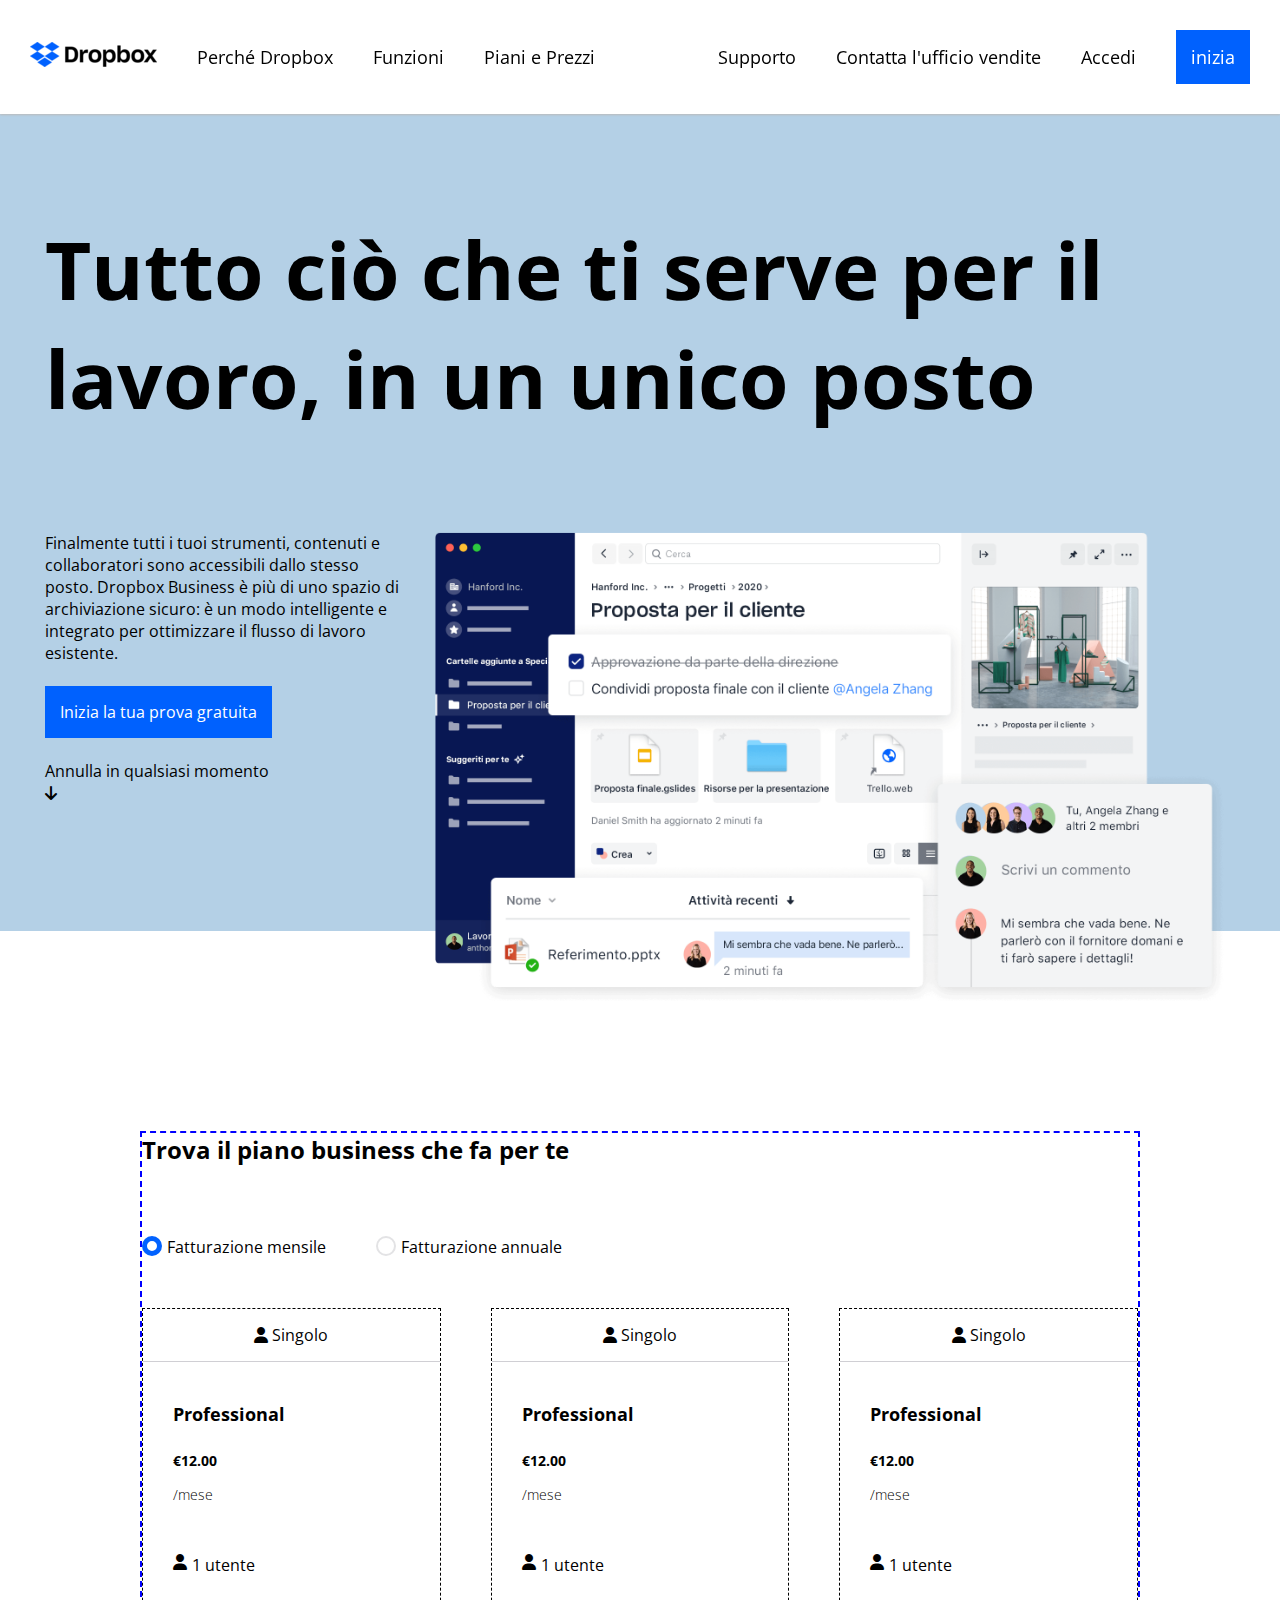
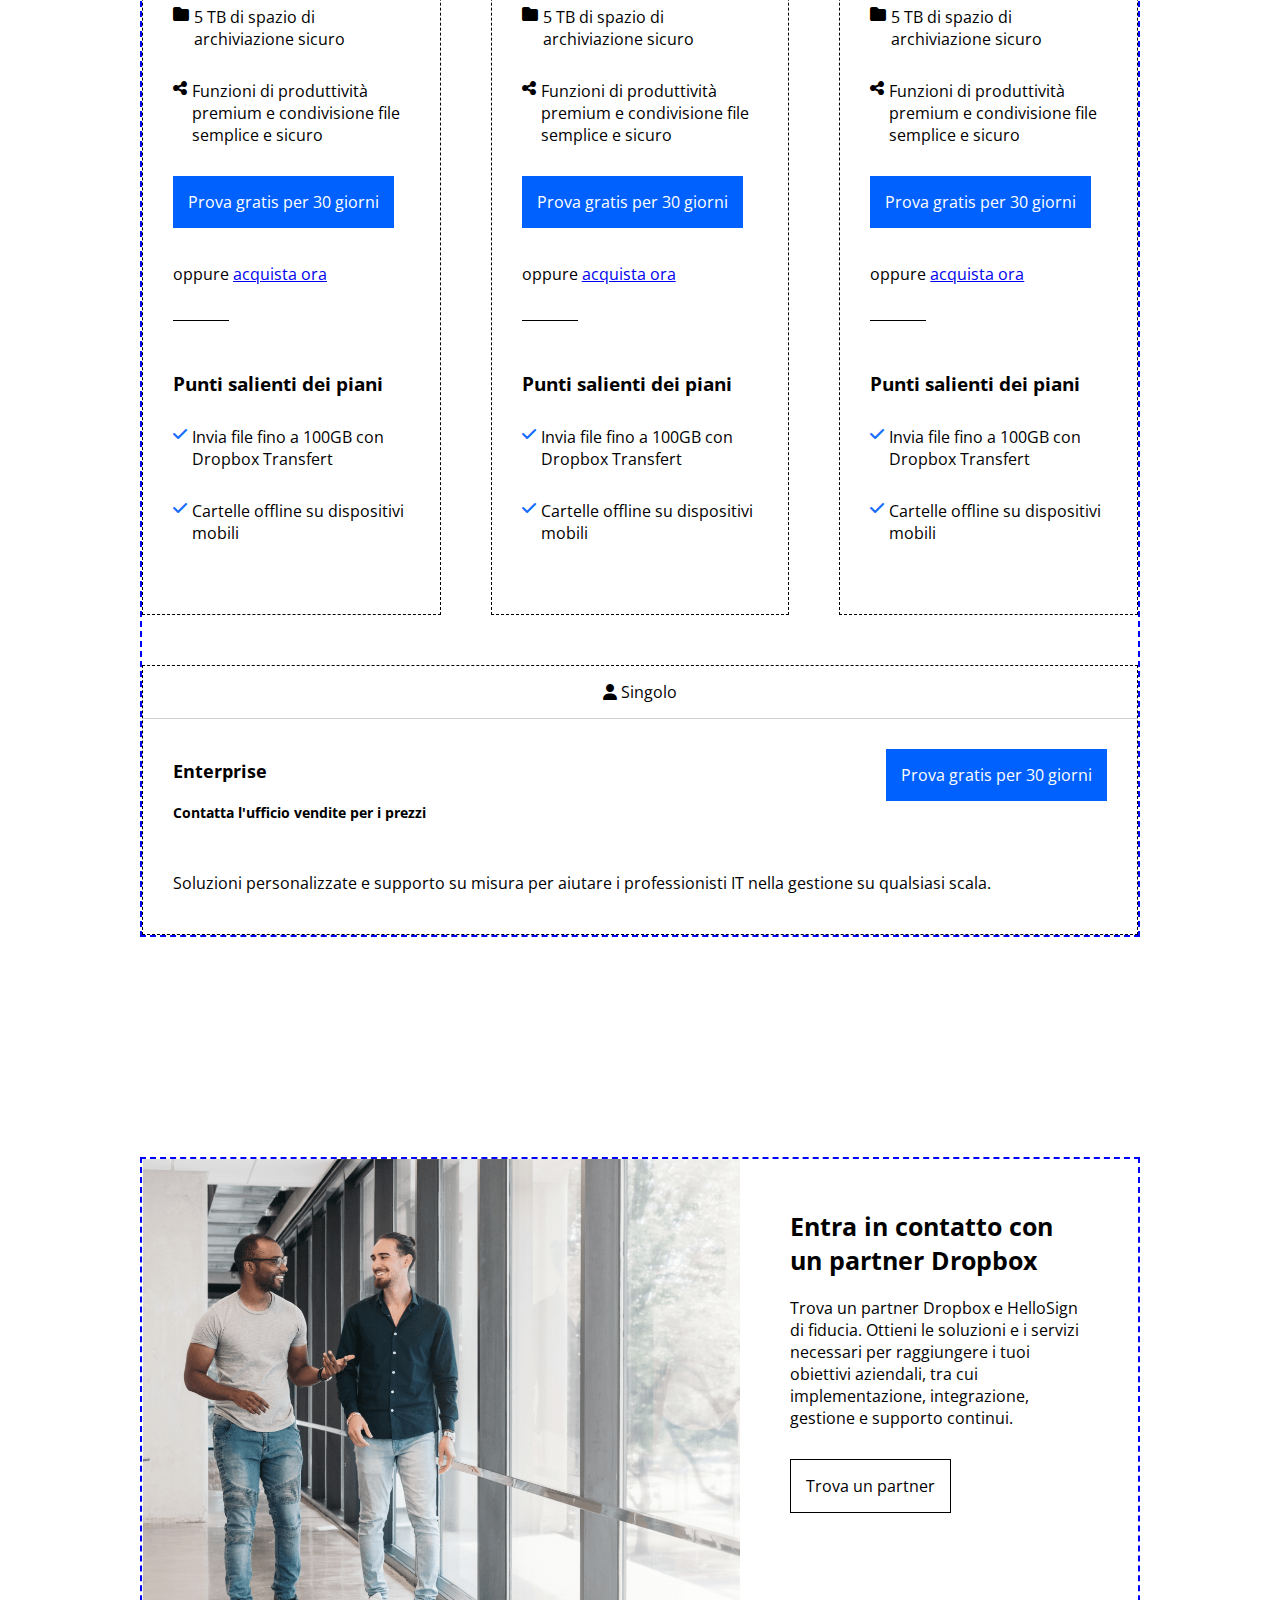
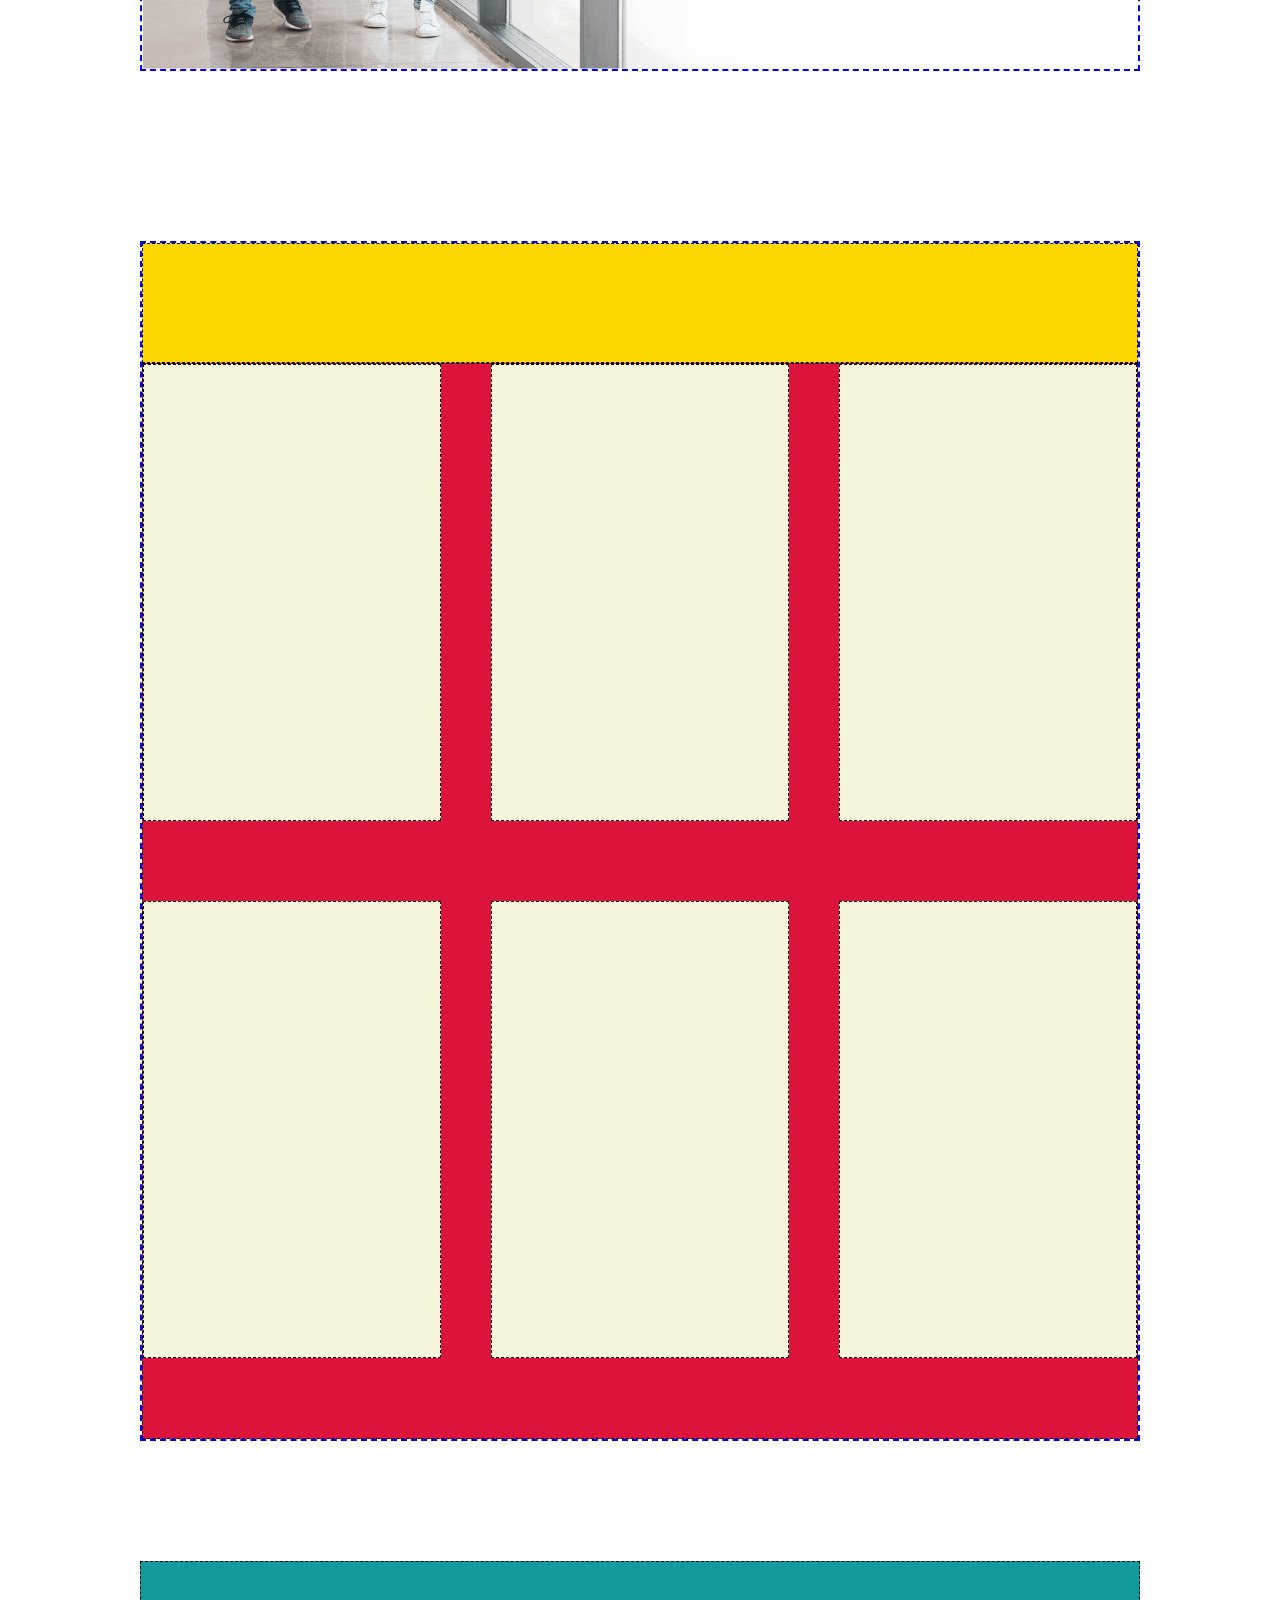
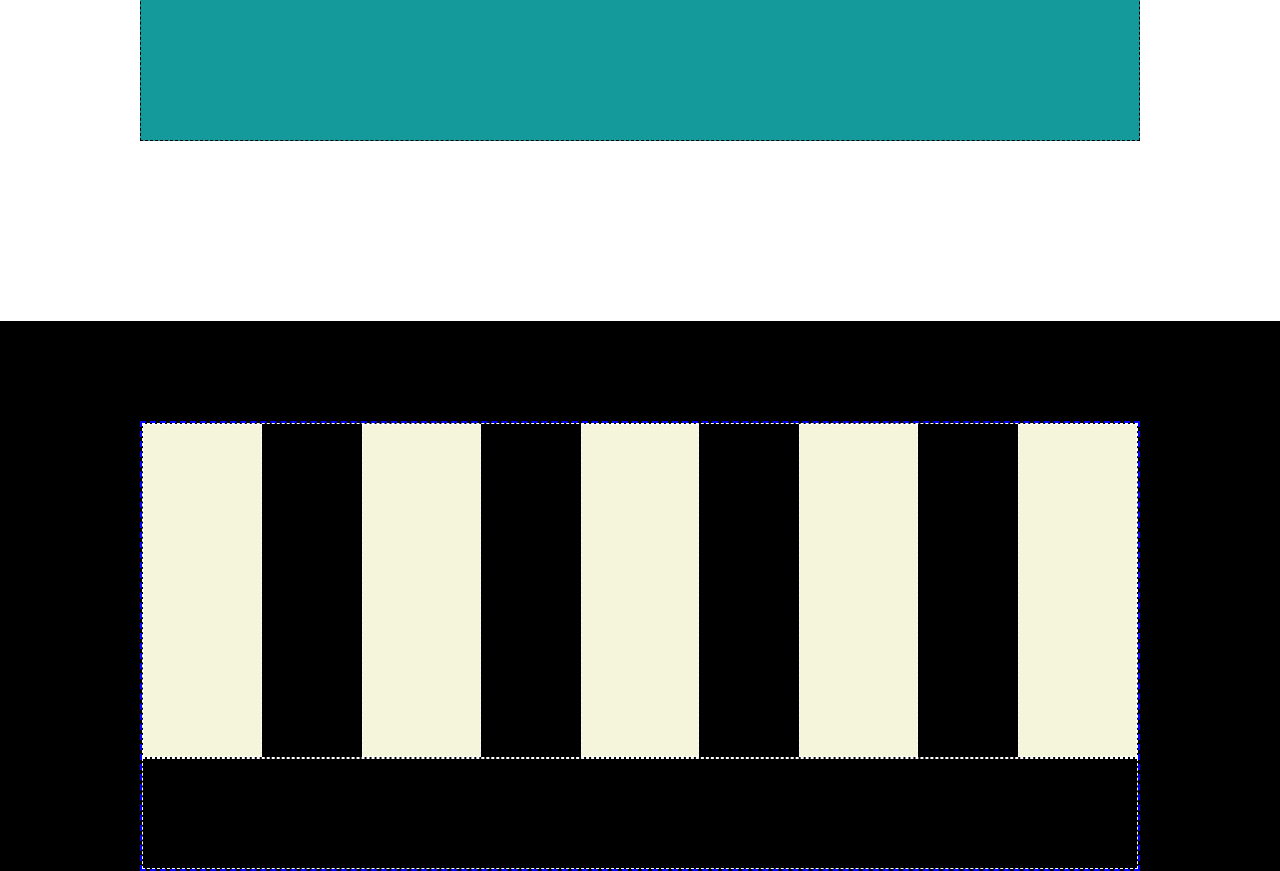
==== commit d8fb509c: "feat: finish section 4 (new 3)" ====
--- a/index.html
+++ b/index.html
@@ -265,9 +265,17 @@
 
         <!-- quarta sezione -->
         <section class="section-4">
-            <div class="container container-4">
-                <div class="foto"></div>
-                <div class="partner"></div>
+            <div class="container">
+                <div class="foto"><img src="img/partner.png" alt=""></div>
+                <div class="partner">
+                    <h4>
+                        Entra in contatto con un partner Dropbox
+                    </h4>
+                    <p>
+                        Trova un partner Dropbox e HelloSign di fiducia. Ottieni le soluzioni e i servizi necessari per raggiungere i tuoi obiettivi aziendali, tra cui implementazione, integrazione, gestione e supporto continui.
+                    </p>
+                    <span class="btn-partner">Trova un partner</span>
+                </div>
             </div>
         </section>
 
--- a/style.css
+++ b/style.css
@@ -224,20 +224,34 @@
     padding-bottom: 170px;
 }
 
-.container-4{
-    height: 500px;
-}
-
 .foto{
-    flex-basis: 60%;
-    background-color: crimson;
-    border: 1px dashed black;
-}
-
+    max-width: 60%;
+}
+
+.foto img{
+    width: 100%;
+    display: block;
+}
 .partner{
-    flex-basis: 40%;
-    background-color: gold;
-    border: 1px dashed black;
+    max-width: 40%;
+    padding: 50px 50px 0 50px;
+}
+
+h4{
+    font-size: 25px;
+    padding-bottom: 20px;
+}
+
+.btn-partner{
+    padding: 15px;
+    display: inline-block;
+    border: 1px solid black;
+    margin-top: 30px;
+}
+
+.btn-partner:hover{
+    background-color: #0061fe;
+    filter: brightness(1.4);
 }
 
 /* section 5 */
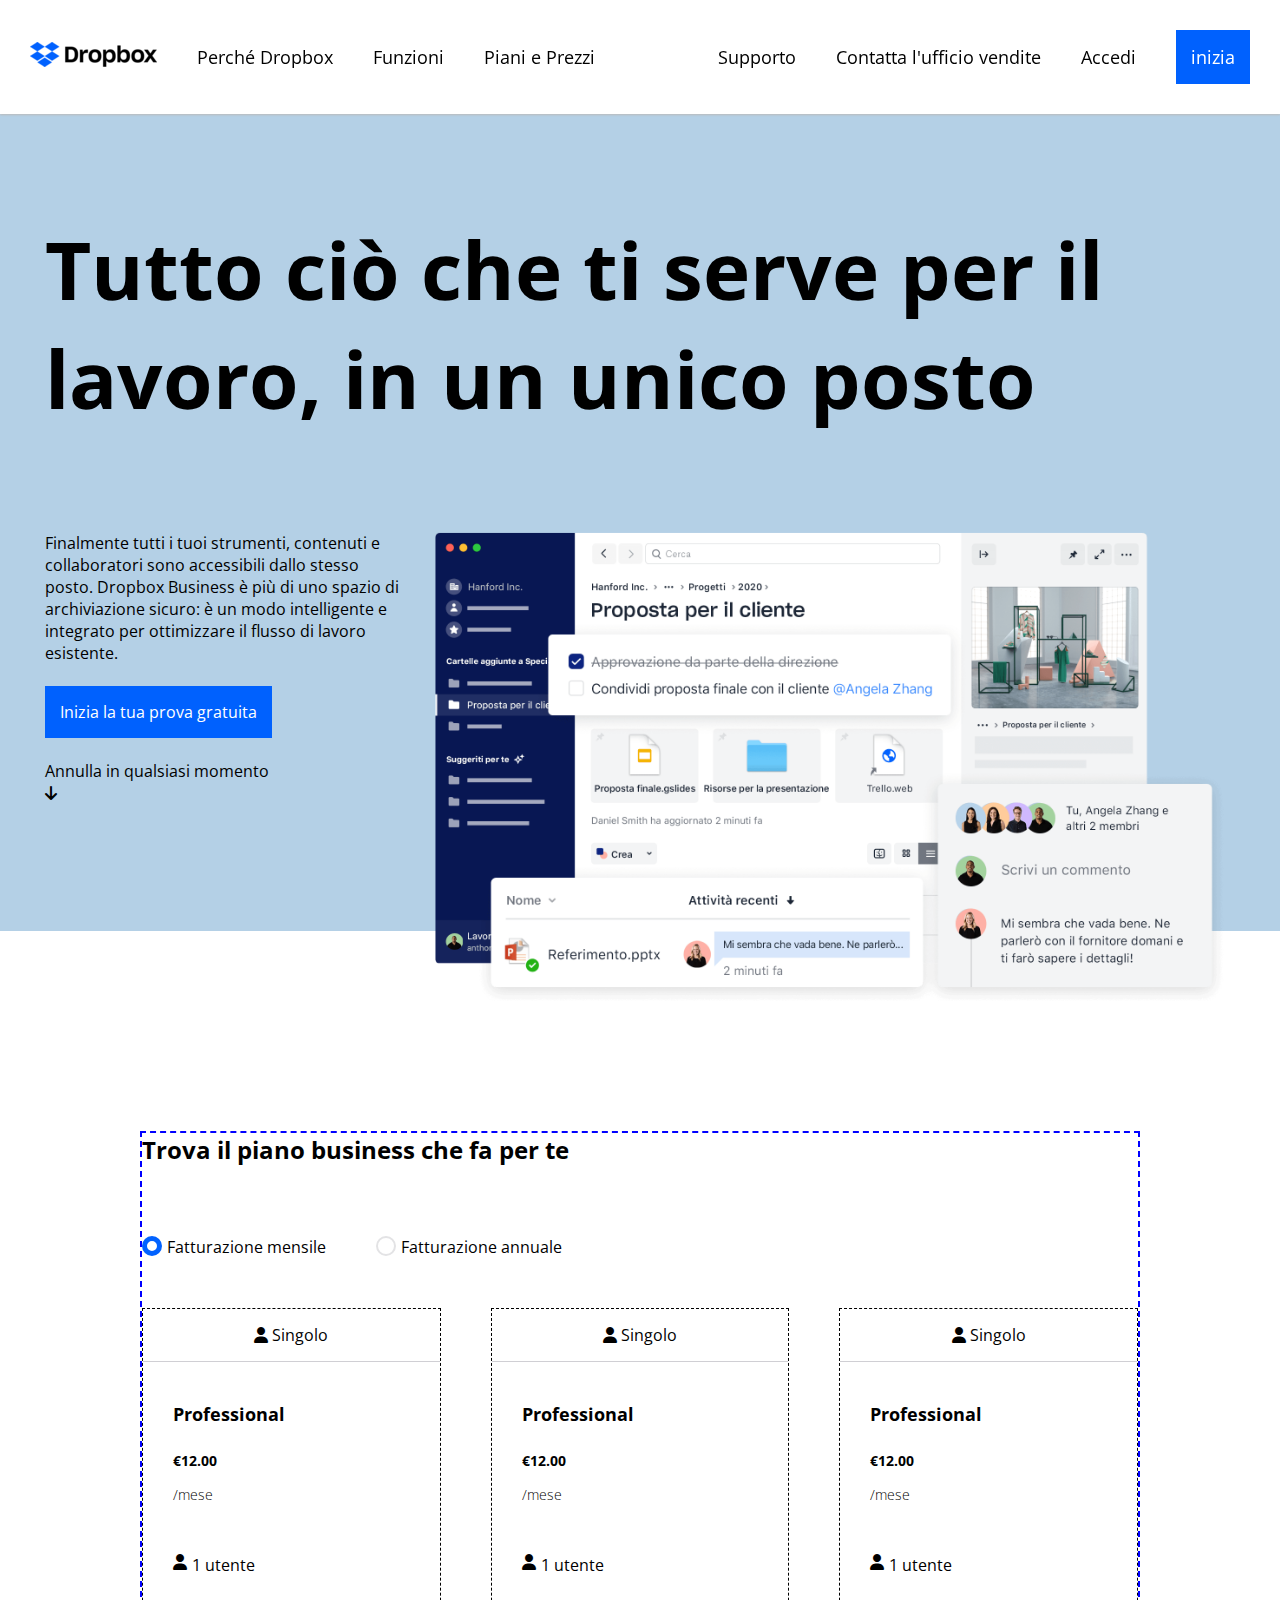
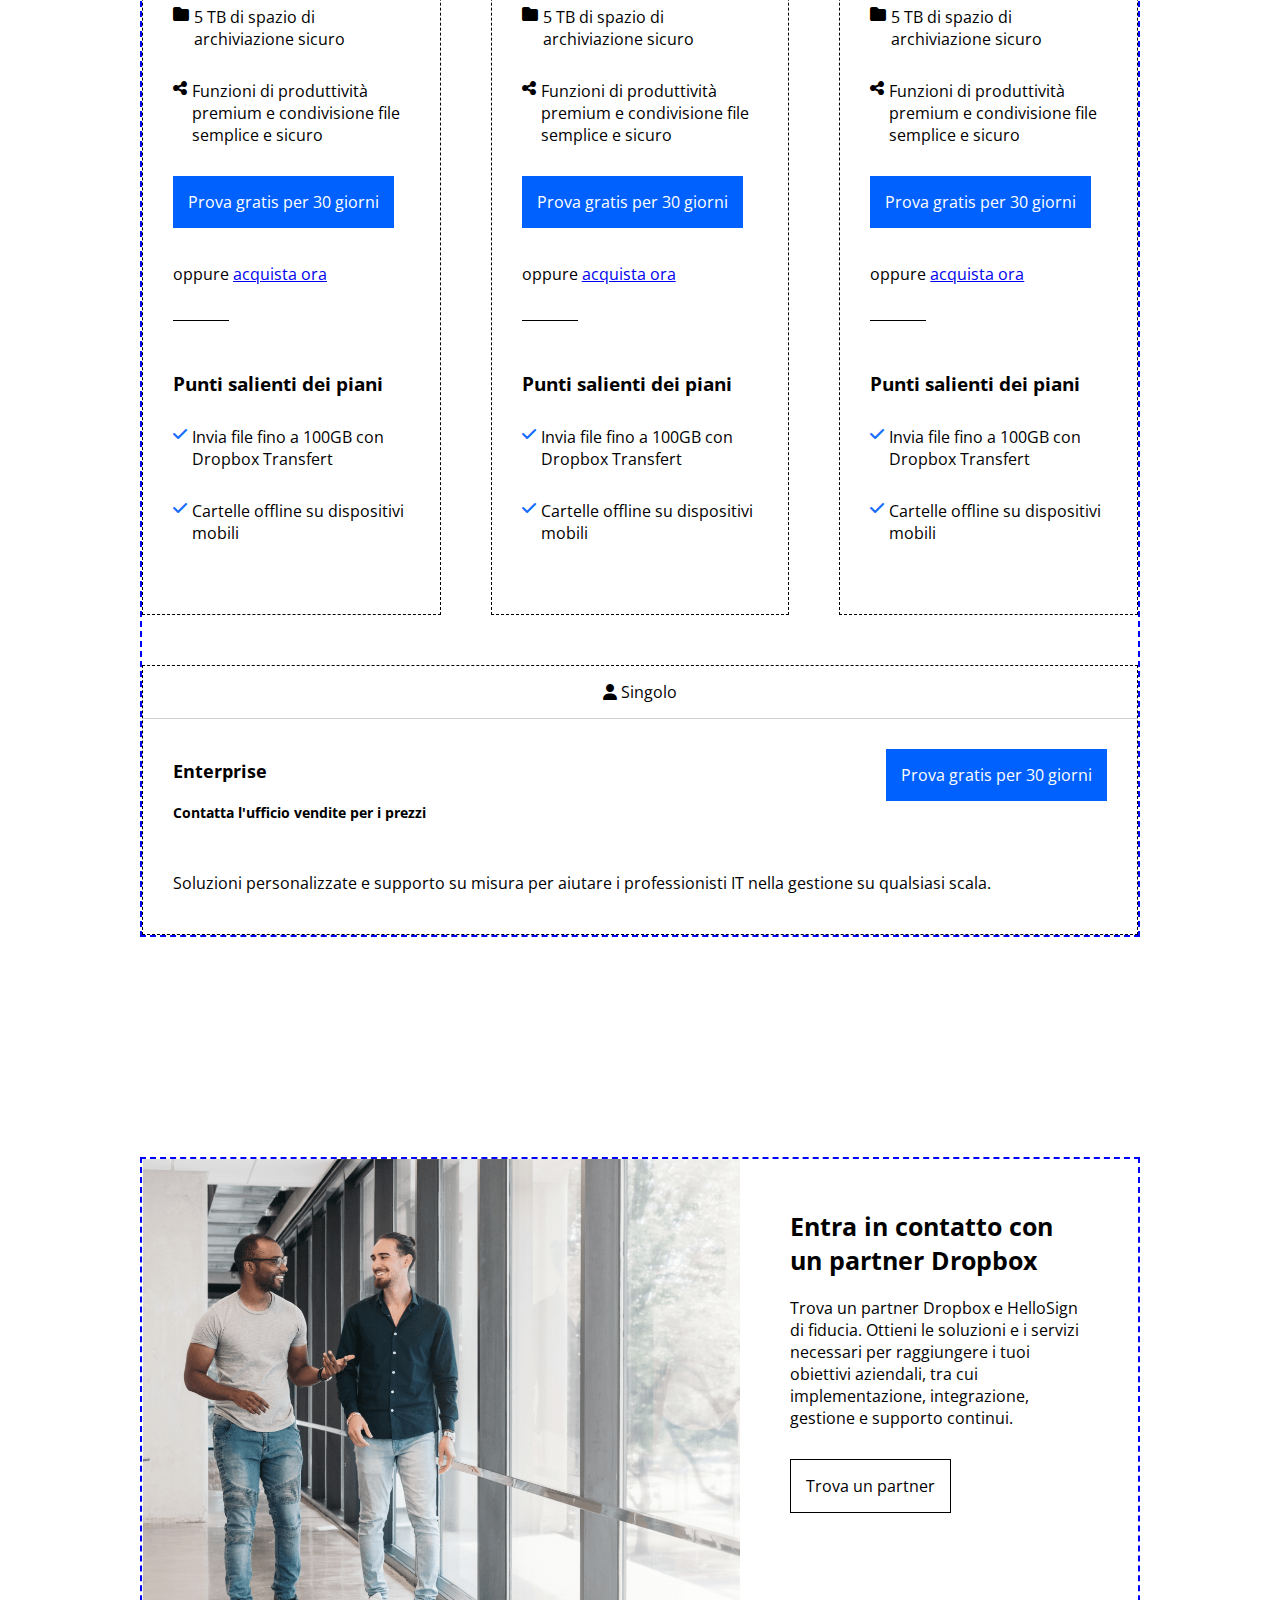
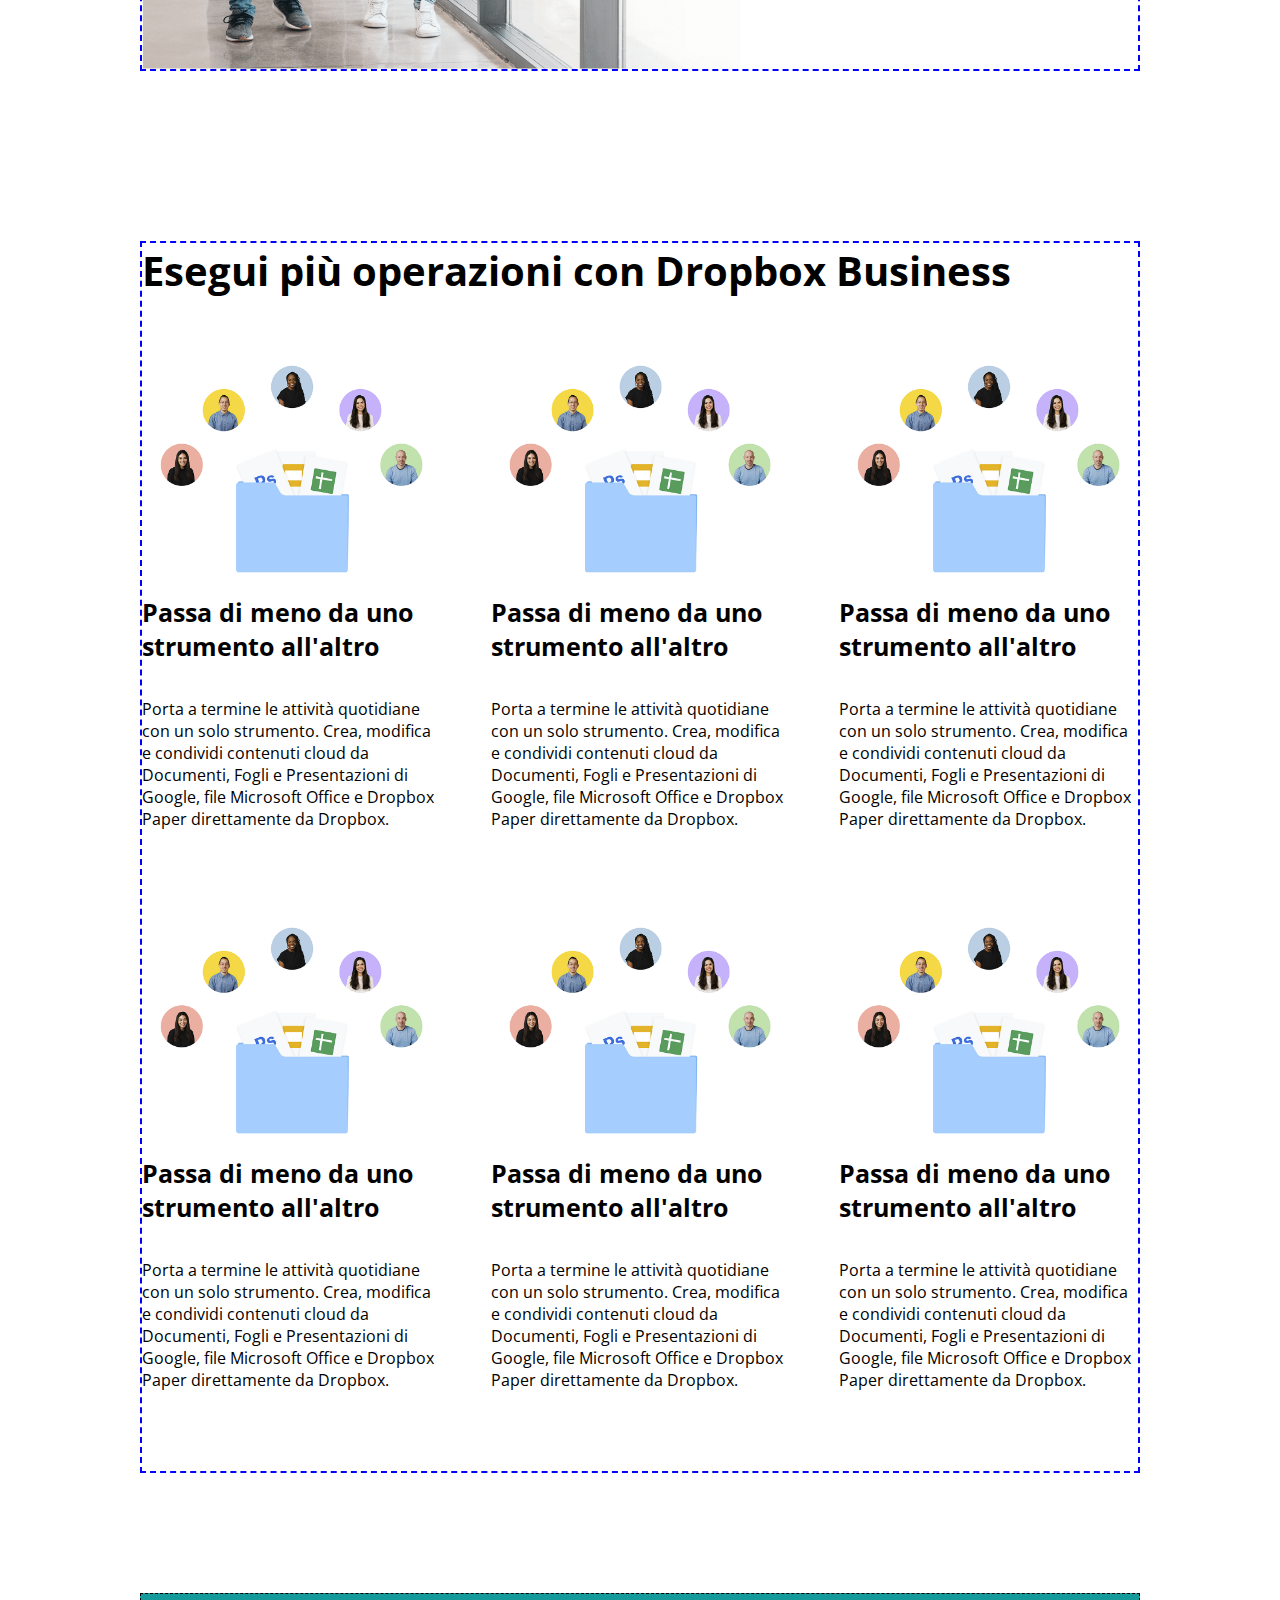
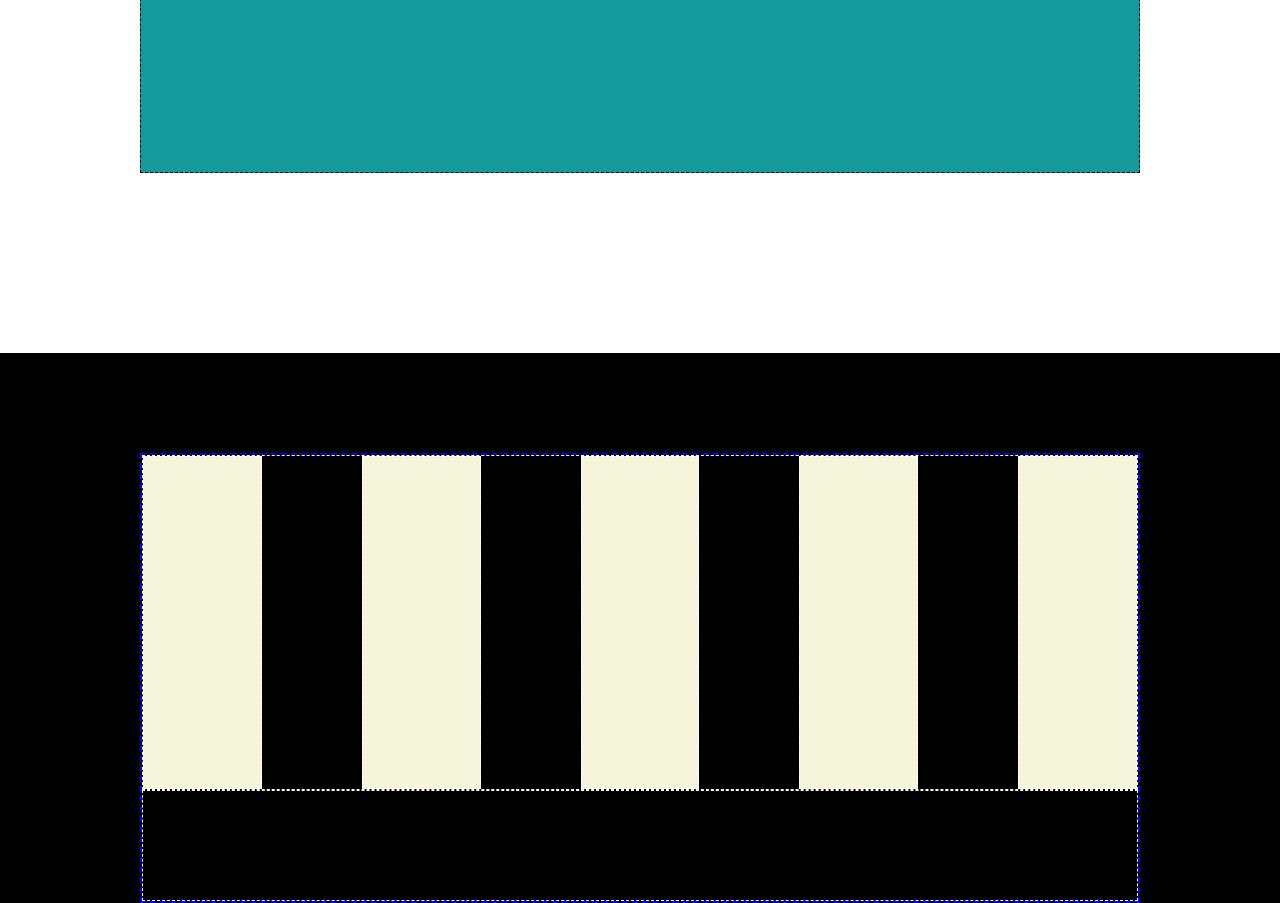
==== commit 583545ca: "feat: finish section 5" ====
--- a/index.html
+++ b/index.html
@@ -281,15 +281,89 @@
 
         <!-- quinta sezione -->
         <section>
-            <div class="container container-2-5">
-                <div class="titolo"></div>
+            <div class="container container-5">
+                <div class="titolo">
+                    Esegui più operazioni con Dropbox Business
+                </div>
                 <div class="griglia">
-                    <div class="operazioni"></div>
-                    <div class="operazioni"></div>
-                    <div class="operazioni"></div>
-                    <div class="operazioni"></div>
-                    <div class="operazioni"></div>
-                    <div class="operazioni"></div>
+                    <div class="operazione">
+                        <div>
+                            <img src="img/business-feature-switching-tools.png" alt="switch">
+                        </div>
+                        <div>
+                           <h5>
+                            Passa di meno da uno strumento all'altro
+                           </h5> 
+                           <p>
+                            Porta a termine le attività quotidiane con un solo strumento. Crea, modifica e condividi contenuti cloud da Documenti, Fogli e Presentazioni di Google, file Microsoft Office e Dropbox Paper direttamente da Dropbox.
+                           </p>
+                        </div>
+                    </div>
+                    <div class="operazione">
+                        <div>
+                            <img src="img/business-feature-switching-tools.png" alt="switch">
+                        </div>
+                        <div>
+                           <h5>
+                            Passa di meno da uno strumento all'altro
+                           </h5> 
+                           <p>
+                            Porta a termine le attività quotidiane con un solo strumento. Crea, modifica e condividi contenuti cloud da Documenti, Fogli e Presentazioni di Google, file Microsoft Office e Dropbox Paper direttamente da Dropbox.
+                           </p>
+                        </div>
+                    </div>
+                    <div class="operazione">
+                        <div>
+                            <img src="img/business-feature-switching-tools.png" alt="switch">
+                        </div>
+                        <div>
+                           <h5>
+                            Passa di meno da uno strumento all'altro
+                           </h5> 
+                           <p>
+                            Porta a termine le attività quotidiane con un solo strumento. Crea, modifica e condividi contenuti cloud da Documenti, Fogli e Presentazioni di Google, file Microsoft Office e Dropbox Paper direttamente da Dropbox.
+                           </p>
+                        </div>
+                    </div>
+                    <div class="operazione">
+                        <div>
+                            <img src="img/business-feature-switching-tools.png" alt="switch">
+                        </div>
+                        <div>
+                           <h5>
+                            Passa di meno da uno strumento all'altro
+                           </h5> 
+                           <p>
+                            Porta a termine le attività quotidiane con un solo strumento. Crea, modifica e condividi contenuti cloud da Documenti, Fogli e Presentazioni di Google, file Microsoft Office e Dropbox Paper direttamente da Dropbox.
+                           </p>
+                        </div>
+                    </div>
+                    <div class="operazione">
+                        <div>
+                            <img src="img/business-feature-switching-tools.png" alt="switch">
+                        </div>
+                        <div>
+                           <h5>
+                            Passa di meno da uno strumento all'altro
+                           </h5> 
+                           <p>
+                            Porta a termine le attività quotidiane con un solo strumento. Crea, modifica e condividi contenuti cloud da Documenti, Fogli e Presentazioni di Google, file Microsoft Office e Dropbox Paper direttamente da Dropbox.
+                           </p>
+                        </div>
+                    </div>
+                    <div class="operazione">
+                        <div>
+                            <img src="img/business-feature-switching-tools.png" alt="switch">
+                        </div>
+                        <div>
+                           <h5>
+                            Passa di meno da uno strumento all'altro
+                           </h5> 
+                           <p>
+                            Porta a termine le attività quotidiane con un solo strumento. Crea, modifica e condividi contenuti cloud da Documenti, Fogli e Presentazioni di Google, file Microsoft Office e Dropbox Paper direttamente da Dropbox.
+                           </p>
+                        </div>
+                    </div>
                 </div>
             </div>
         </section>
--- a/style.css
+++ b/style.css
@@ -28,12 +28,6 @@
 
 .btn:hover{
     filter: brightness(1.4);
-}
-
-
-.container-2-5 {
-    height: 1200px;
-    flex-direction: column;
 }
 /**********HEADER**********/
 
@@ -103,8 +97,7 @@
 /* section 2 */
 
 .container-2{
-    flex-direction: column;
-    
+    flex-direction: column; 
 }
 
 .fatturazione{
@@ -255,32 +248,39 @@
 }
 
 /* section 5 */
+.container-5{
+    flex-direction: column; 
+}
 
 .titolo{
-    flex-basis: 10%;
-    background-color: gold;
-    border: 1px dashed black;
+    font-size: 40px;
+    font-weight: bold;
+    padding-bottom: 50px;
+    /* flex-basis: 10%; */
 }
 
 .griglia{
-    flex-basis: 90%;
     display: flex;
     flex-wrap: wrap;
     column-gap: 50px;
-    background-color: crimson;
-    border: 1px dashed black;
-}
-
-
-.operazioni {
+}
+
+.operazione {
     width: calc((100% - 100px) / 3);
     display: flex;
     flex-direction: column;
-    background-color: beige;
-    border: 1px dashed black;
     margin-bottom: 80px;
 }
 
+.operazione div img{
+max-width: 100%;
+}
+
+h5{
+    font-weight: bold;
+    font-size: 25px;
+    padding-bottom: 35px;
+}
 /* section 6 */
 
 .section-6{
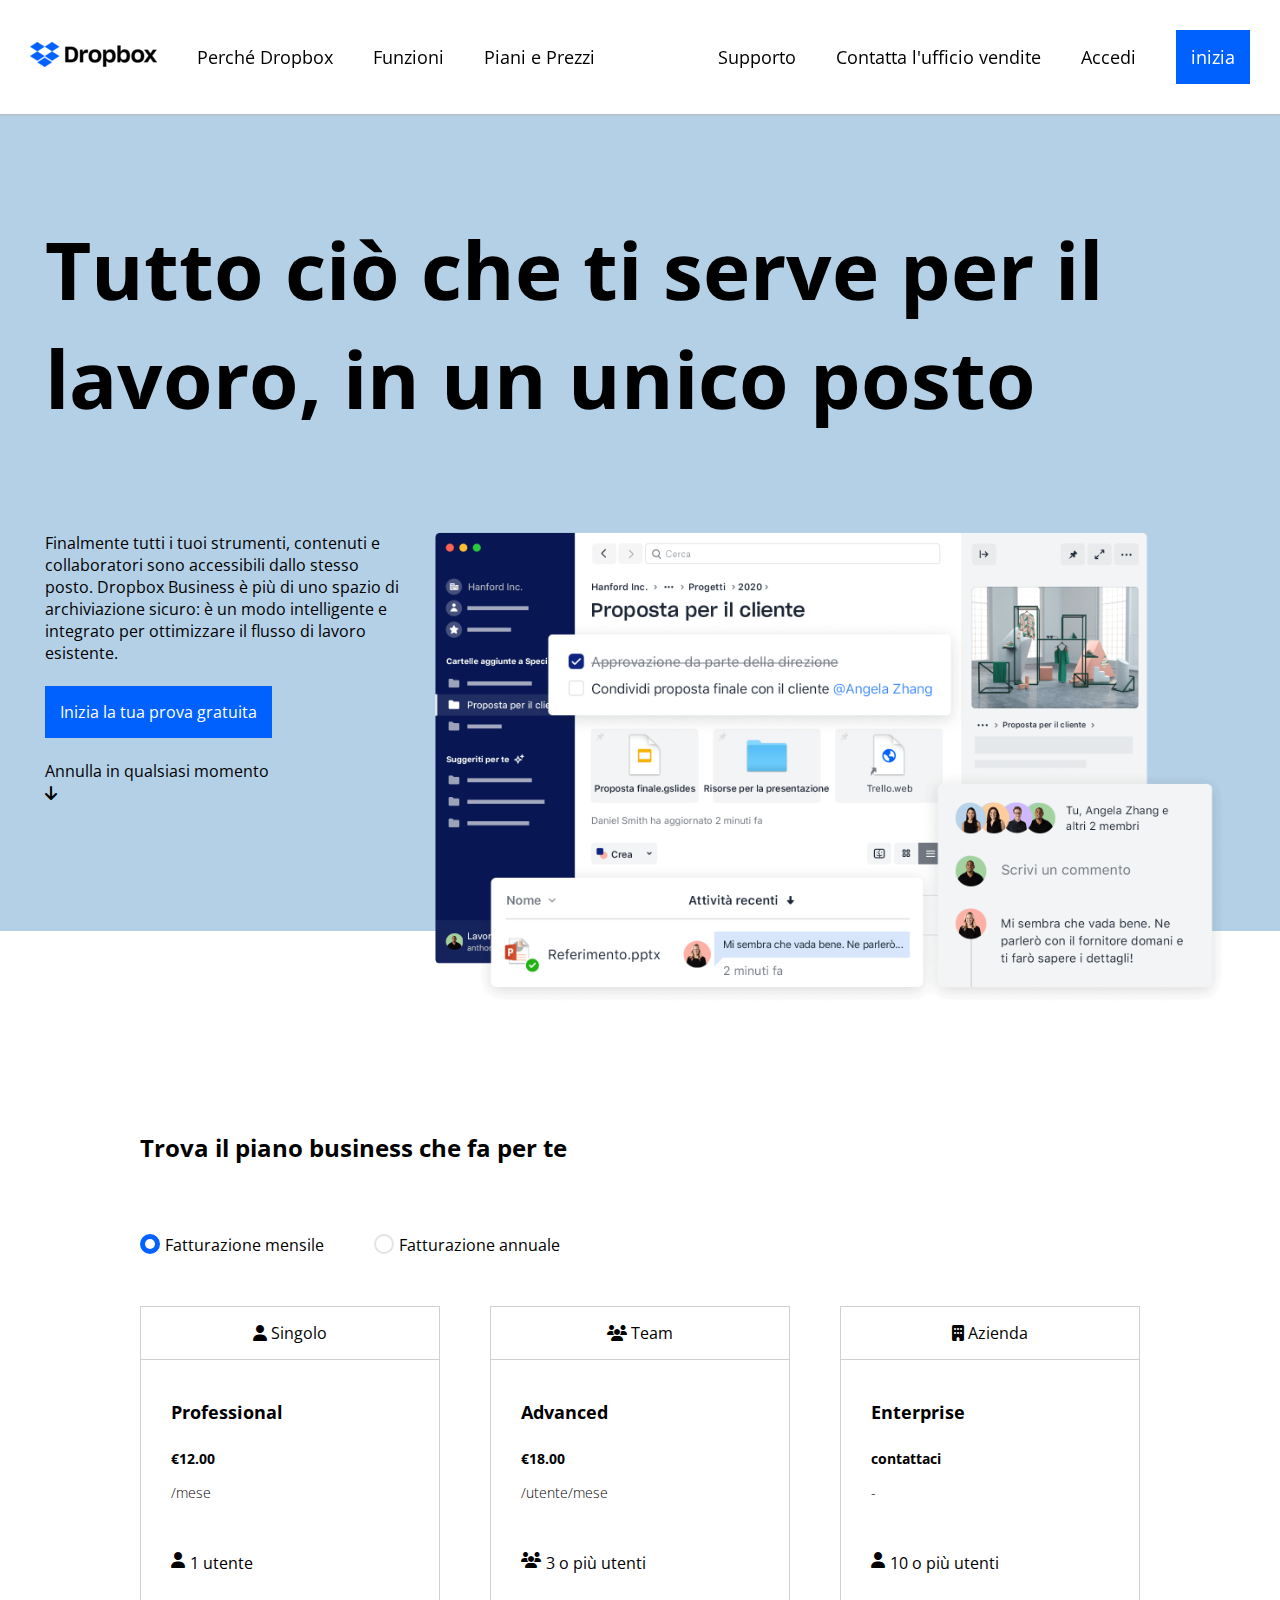
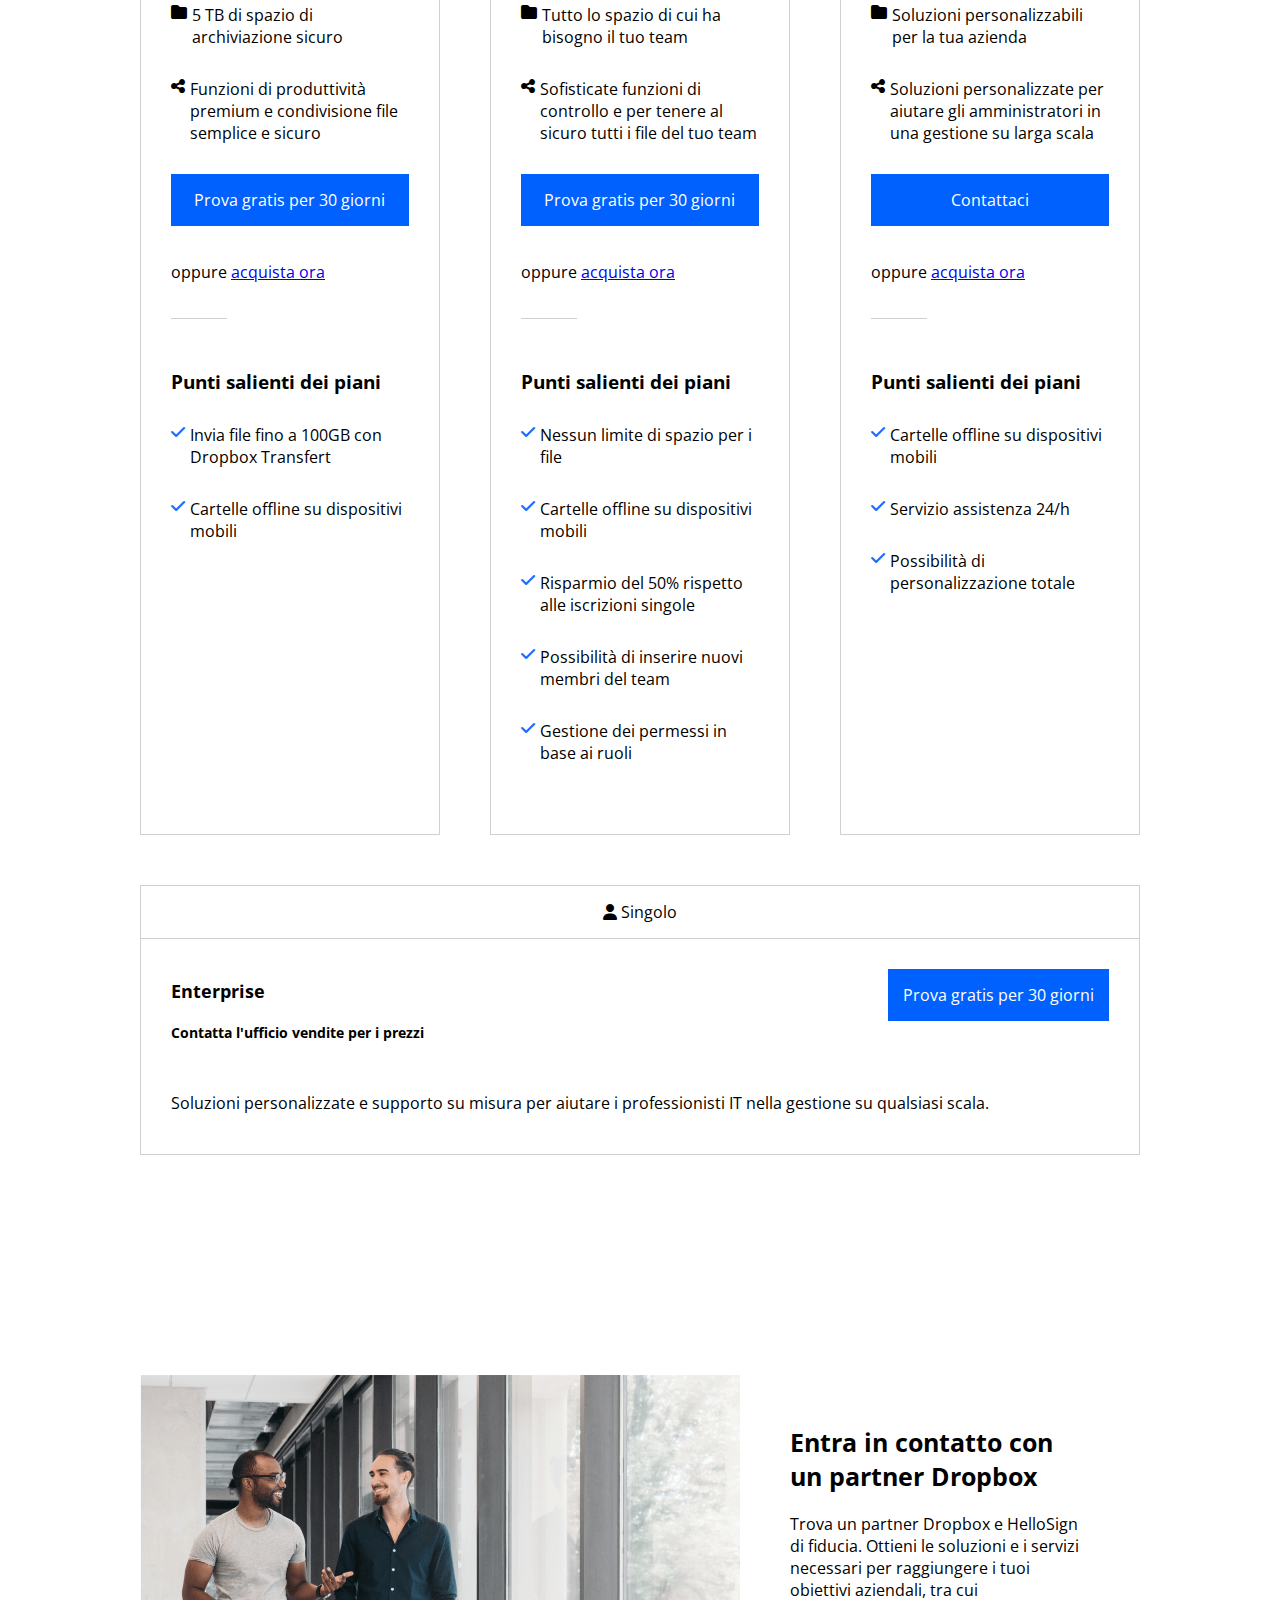
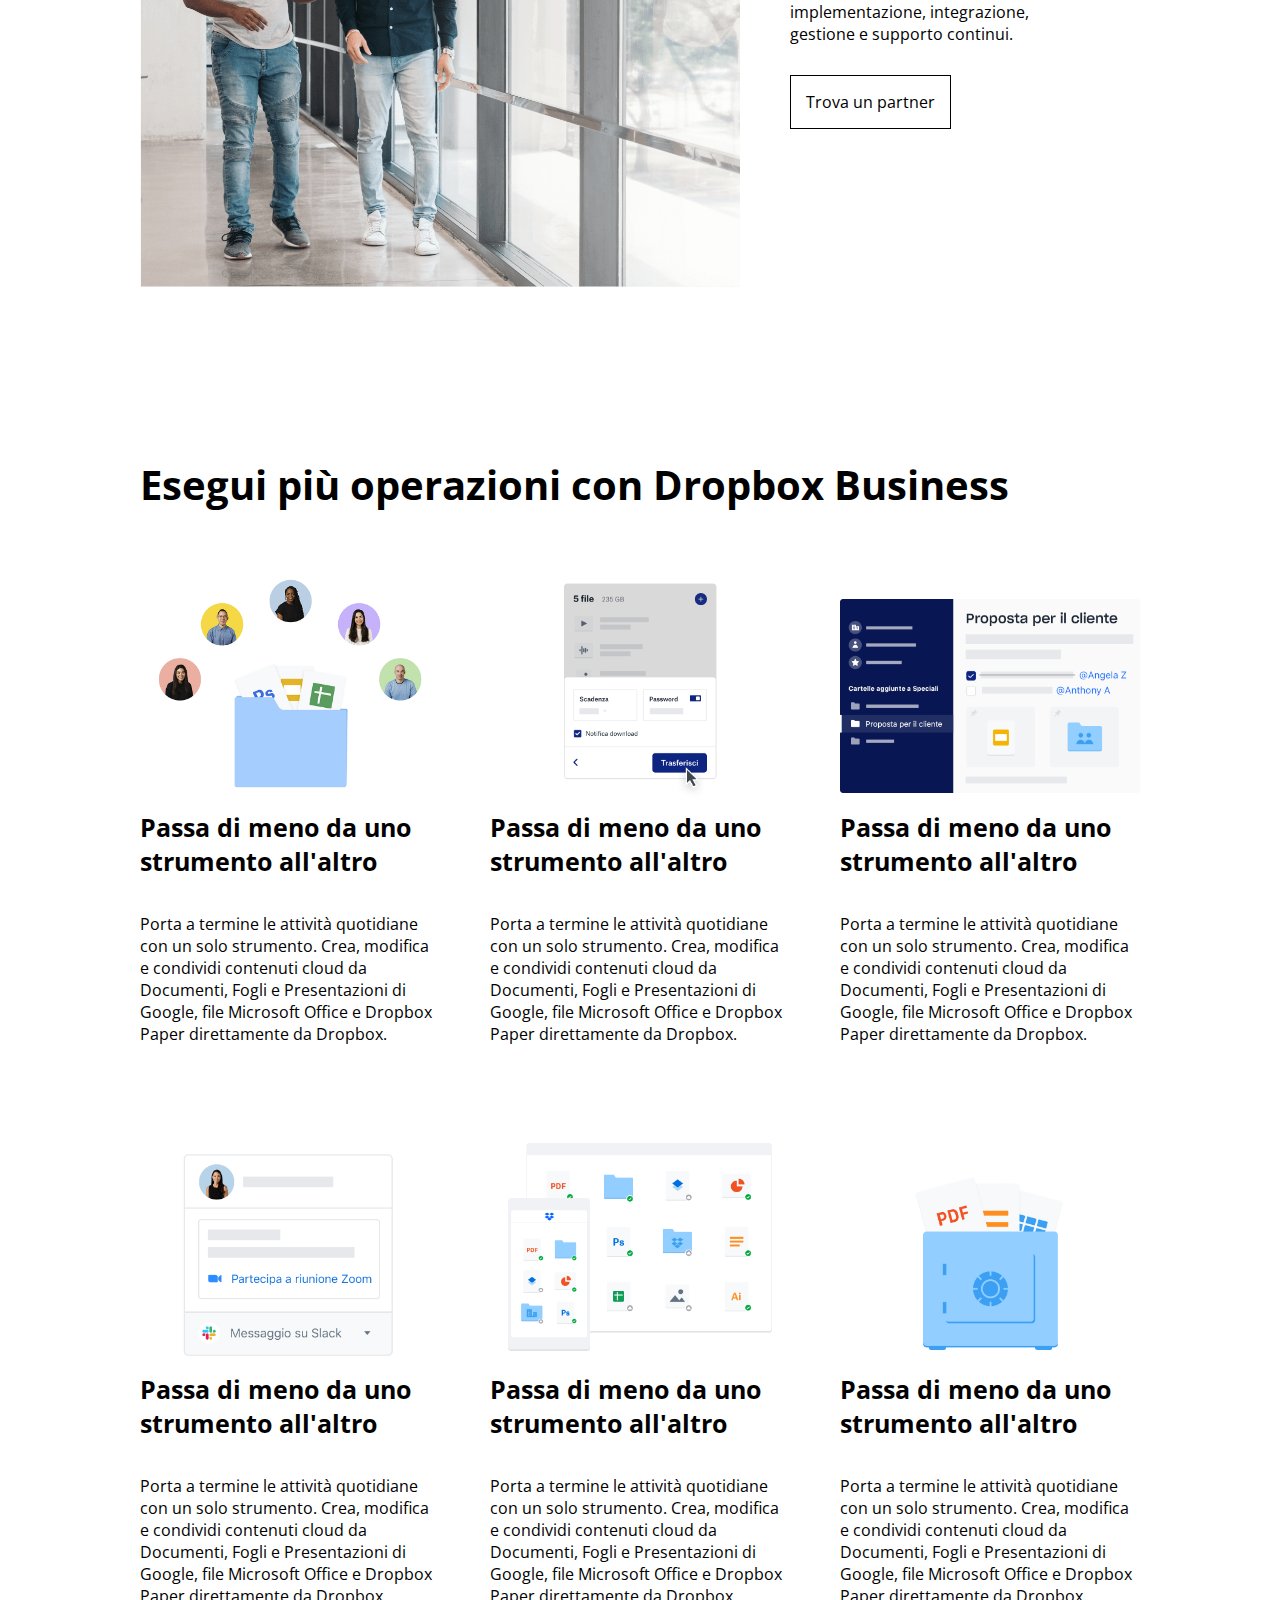
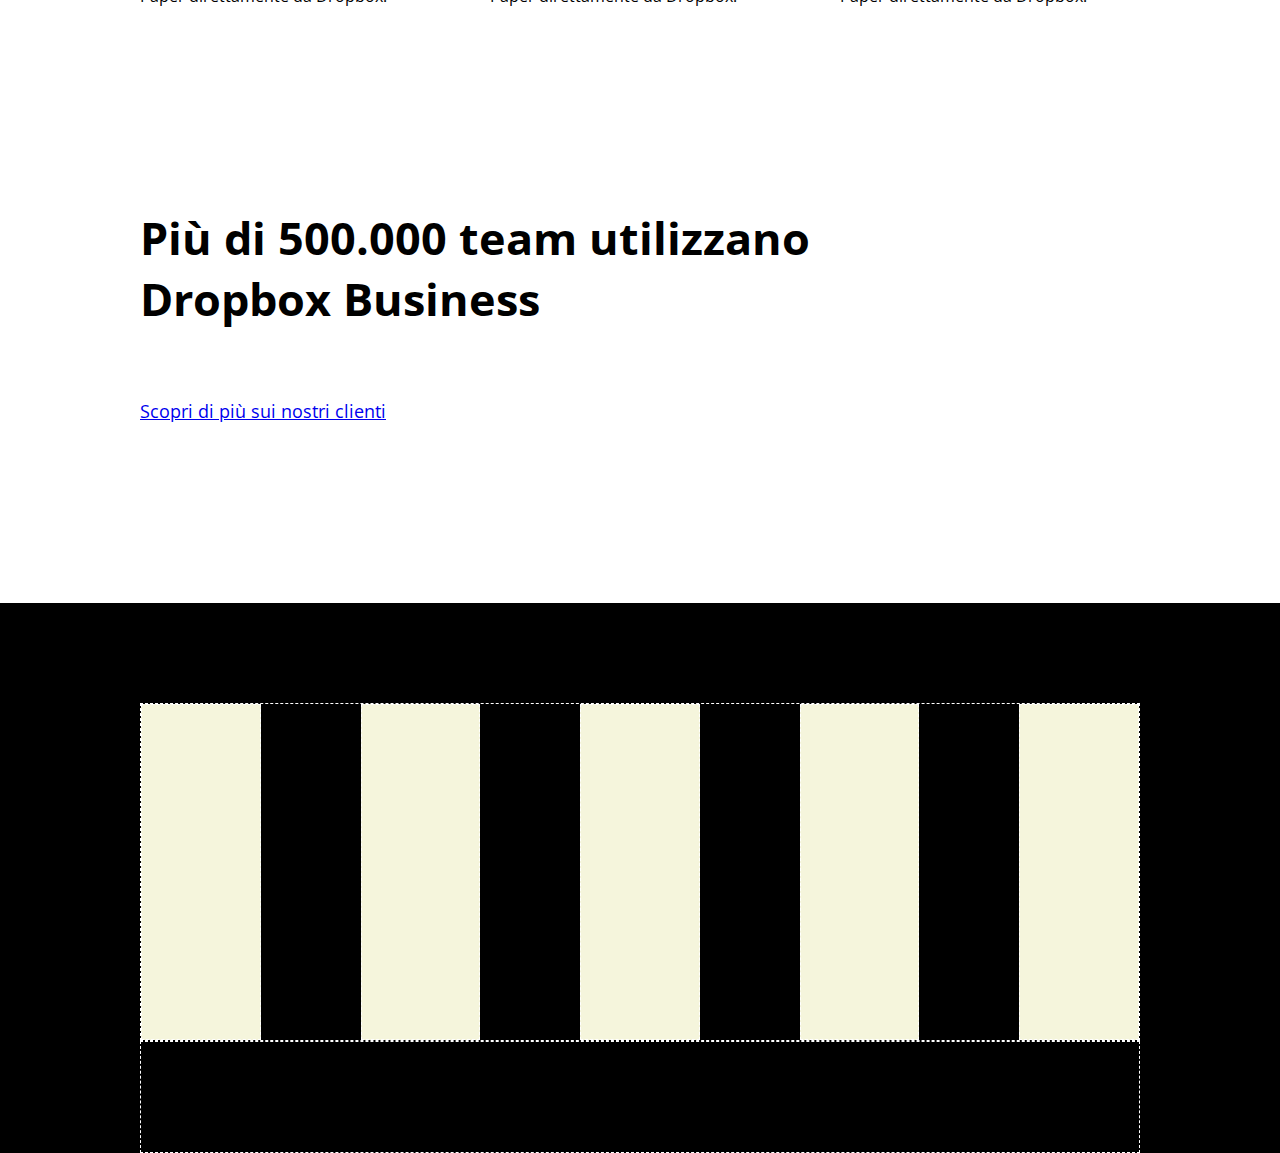
==== commit 33638ac9: "feat: finish section 6,changeed imges, correct max-whidt and fixed button" ====
--- a/index.html
+++ b/index.html
@@ -79,6 +79,8 @@
                     </li>
                 </ul>
                 <!--i 4 container  -->
+
+                <!-- primo -->
                 <div class="schede">
                     <div class="piano">
                         <div>
@@ -112,7 +114,7 @@
                                         </div>
                                     </li>
                                 </ul>
-                                <span class="btn">Prova gratis per 30 giorni</span>
+                                <span class="btn btn-schede">Prova gratis per 30 giorni</span>
                                 <span class="underline-span">oppure</span>
                                 <a href="#">acquista ora</a>
                                 <h3>Punti salienti dei piani</h3>
@@ -133,39 +135,39 @@
                             </div>
                         </div>
                     </div>
+                    <!-- secondo -->
                     <div class="piano">
                         <div>
                             <div class="soggetto">
-                                <i class="fa-solid fa-user"></i> Singolo
+                                <i class="fa-solid fa-users"></i> Team
                             </div>
                             <div class="info-box">
                                 <ul>
-                                    <li class="tipologia">Professional</li>
-                                    <li class="prezzo">€12.00</li>
-                                    <li class="durata">/mese</li>
-                                </ul>
-                                <ul class="specifiche1">
-                                    <li>
-                                        <div>
-                                            <i class="fa-solid fa-user"></i>
-                                            1 utente
+                                    <li class="tipologia">Advanced</li>
+                                    <li class="prezzo">€18.00</li>
+                                    <li class="durata">/utente/mese</li>
+                                </ul>
+                                <ul class="specifiche1">
+                                    <li>
+                                        <div>
+                                            <i class="fa-solid fa-users"></i>
+                                            3 o più utenti
                                         </div>
                                     </li>
                                     <li>
                                         <div>
                                             <i class="fa-solid fa-folder"></i>
-                                            5 TB di spazio di archiviazione sicuro
+                                            Tutto lo spazio di cui ha bisogno il tuo team
                                         </div>
                                     </li>
                                     <li>
                                         <div>
                                             <i class="fa-solid fa-share-nodes"></i>
-                                            Funzioni di produttività premium e condivisione
-                                            file semplice e sicuro
-                                        </div>
-                                    </li>
-                                </ul>
-                                <span class="btn">Prova gratis per 30 giorni</span>
+                                            Sofisticate funzioni di controllo e per tenere al sicuro tutti i file del tuo team
+                                        </div>
+                                    </li>
+                                </ul>
+                                <span class="btn btn-schede">Prova gratis per 30 giorni</span>
                                 <span class="underline-span">oppure</span>
                                 <a href="#">acquista ora</a>
                                 <h3>Punti salienti dei piani</h3>
@@ -173,7 +175,7 @@
                                     <li>
                                         <div>
                                             <i class="fa-solid fa-check"></i>
-                                            Invia file fino a 100GB con Dropbox Transfert
+                                            Nessun limite di spazio per i file
                                         </div>
                                     </li>
                                     <li>
@@ -182,43 +184,61 @@
                                             Cartelle offline su dispositivi mobili
                                         </div>
                                     </li>
-                                </ul>
-                            </div>
-                        </div>
-                    </div>
+                                    <li>
+                                        <div>
+                                            <i class="fa-solid fa-check"></i>
+                                            Risparmio del 50% rispetto alle iscrizioni singole
+                                        </div>
+                                    </li>
+                                    <li>
+                                        <div>
+                                            <i class="fa-solid fa-check"></i>
+                                            Possibilità di inserire nuovi membri del team
+                                        </div>
+                                    </li>
+                                    <li>
+                                        <div>
+                                            <i class="fa-solid fa-check"></i>
+                                            Gestione dei permessi in base ai ruoli
+                                        </div>
+                                    </li>
+                                </ul>
+                            </div>
+                        </div>
+                    </div>
+                    <!-- terzo -->
                     <div class="piano">
                         <div>
                             <div class="soggetto">
-                                <i class="fa-solid fa-user"></i> Singolo
+                                <i class="fa-solid fa-building"></i> Azienda
                             </div>
                             <div class="info-box">
                                 <ul>
-                                    <li class="tipologia">Professional</li>
-                                    <li class="prezzo">€12.00</li>
-                                    <li class="durata">/mese</li>
+                                    <li class="tipologia">Enterprise</li>
+                                    <li class="prezzo">contattaci</li>
+                                    <li class="durata">-</li>
                                 </ul>
                                 <ul class="specifiche1">
                                     <li>
                                         <div>
                                             <i class="fa-solid fa-user"></i>
-                                            1 utente
+                                            10 o più utenti
                                         </div>
                                     </li>
                                     <li>
                                         <div>
                                             <i class="fa-solid fa-folder"></i>
-                                            5 TB di spazio di archiviazione sicuro
+                                            Soluzioni personalizzabili per la tua azienda
                                         </div>
                                     </li>
                                     <li>
                                         <div>
                                             <i class="fa-solid fa-share-nodes"></i>
-                                            Funzioni di produttività premium e condivisione
-                                            file semplice e sicuro
-                                        </div>
-                                    </li>
-                                </ul>
-                                <span class="btn">Prova gratis per 30 giorni</span>
+                                            Soluzioni personalizzate per aiutare gli amministratori in una gestione su larga scala
+                                        </div>
+                                    </li>
+                                </ul>
+                                <span class="btn btn-schede">Contattaci</span>
                                 <span class="underline-span">oppure</span>
                                 <a href="#">acquista ora</a>
                                 <h3>Punti salienti dei piani</h3>
@@ -226,19 +246,26 @@
                                     <li>
                                         <div>
                                             <i class="fa-solid fa-check"></i>
-                                            Invia file fino a 100GB con Dropbox Transfert
-                                        </div>
-                                    </li>
-                                    <li>
-                                        <div>
-                                            <i class="fa-solid fa-check"></i>
                                             Cartelle offline su dispositivi mobili
                                         </div>
                                     </li>
-                                </ul>
-                            </div>
-                        </div>
-                    </div>
+                                    <li>
+                                        <div>
+                                            <i class="fa-solid fa-check"></i>
+                                            Servizio assistenza 24/h
+                                        </div>
+                                    </li>
+                                    <li>
+                                        <div>
+                                            <i class="fa-solid fa-check"></i>
+                                            Possibilità di personalizzazione totale
+                                        </div>
+                                    </li>
+                                </ul>
+                            </div>
+                        </div>
+                    </div>
+                    <!-- quarto -->
                     <div class="piano piano-big">
                         <div>
                             <div class="soggetto">
@@ -301,59 +328,59 @@
                     </div>
                     <div class="operazione">
                         <div>
-                            <img src="img/business-feature-switching-tools.png" alt="switch">
-                        </div>
-                        <div>
-                           <h5>
-                            Passa di meno da uno strumento all'altro
-                           </h5> 
-                           <p>
-                            Porta a termine le attività quotidiane con un solo strumento. Crea, modifica e condividi contenuti cloud da Documenti, Fogli e Presentazioni di Google, file Microsoft Office e Dropbox Paper direttamente da Dropbox.
-                           </p>
-                        </div>
-                    </div>
-                    <div class="operazione">
-                        <div>
-                            <img src="img/business-feature-switching-tools.png" alt="switch">
-                        </div>
-                        <div>
-                           <h5>
-                            Passa di meno da uno strumento all'altro
-                           </h5> 
-                           <p>
-                            Porta a termine le attività quotidiane con un solo strumento. Crea, modifica e condividi contenuti cloud da Documenti, Fogli e Presentazioni di Google, file Microsoft Office e Dropbox Paper direttamente da Dropbox.
-                           </p>
-                        </div>
-                    </div>
-                    <div class="operazione">
-                        <div>
-                            <img src="img/business-feature-switching-tools.png" alt="switch">
-                        </div>
-                        <div>
-                           <h5>
-                            Passa di meno da uno strumento all'altro
-                           </h5> 
-                           <p>
-                            Porta a termine le attività quotidiane con un solo strumento. Crea, modifica e condividi contenuti cloud da Documenti, Fogli e Presentazioni di Google, file Microsoft Office e Dropbox Paper direttamente da Dropbox.
-                           </p>
-                        </div>
-                    </div>
-                    <div class="operazione">
-                        <div>
-                            <img src="img/business-feature-switching-tools.png" alt="switch">
-                        </div>
-                        <div>
-                           <h5>
-                            Passa di meno da uno strumento all'altro
-                           </h5> 
-                           <p>
-                            Porta a termine le attività quotidiane con un solo strumento. Crea, modifica e condividi contenuti cloud da Documenti, Fogli e Presentazioni di Google, file Microsoft Office e Dropbox Paper direttamente da Dropbox.
-                           </p>
-                        </div>
-                    </div>
-                    <div class="operazione">
-                        <div>
-                            <img src="img/business-feature-switching-tools.png" alt="switch">
+                            <img src="img/business-feature-send-files-it.png" alt="switch">
+                        </div>
+                        <div>
+                           <h5>
+                            Passa di meno da uno strumento all'altro
+                           </h5> 
+                           <p>
+                            Porta a termine le attività quotidiane con un solo strumento. Crea, modifica e condividi contenuti cloud da Documenti, Fogli e Presentazioni di Google, file Microsoft Office e Dropbox Paper direttamente da Dropbox.
+                           </p>
+                        </div>
+                    </div>
+                    <div class="operazione">
+                        <div>
+                            <img src="img/business-feature-coordinate-it.png" alt="switch">
+                        </div>
+                        <div>
+                           <h5>
+                            Passa di meno da uno strumento all'altro
+                           </h5> 
+                           <p>
+                            Porta a termine le attività quotidiane con un solo strumento. Crea, modifica e condividi contenuti cloud da Documenti, Fogli e Presentazioni di Google, file Microsoft Office e Dropbox Paper direttamente da Dropbox.
+                           </p>
+                        </div>
+                    </div>
+                    <div class="operazione">
+                        <div>
+                            <img src="img/business-feature-integrations-it.png" alt="switch">
+                        </div>
+                        <div>
+                           <h5>
+                            Passa di meno da uno strumento all'altro
+                           </h5> 
+                           <p>
+                            Porta a termine le attività quotidiane con un solo strumento. Crea, modifica e condividi contenuti cloud da Documenti, Fogli e Presentazioni di Google, file Microsoft Office e Dropbox Paper direttamente da Dropbox.
+                           </p>
+                        </div>
+                    </div>
+                    <div class="operazione">
+                        <div>
+                            <img src="img/business-feature-multi-device.png" alt="switch">
+                        </div>
+                        <div>
+                           <h5>
+                            Passa di meno da uno strumento all'altro
+                           </h5> 
+                           <p>
+                            Porta a termine le attività quotidiane con un solo strumento. Crea, modifica e condividi contenuti cloud da Documenti, Fogli e Presentazioni di Google, file Microsoft Office e Dropbox Paper direttamente da Dropbox.
+                           </p>
+                        </div>
+                    </div>
+                    <div class="operazione">
+                        <div>
+                            <img src="img/business-feature-security.png" alt="switch">
                         </div>
                         <div>
                            <h5>
@@ -370,7 +397,13 @@
 
         <!-- sesta sezione -->
         <section class="section-6">
-            <div class="container-6"></div>
+            <div class="container-6">
+                <div>
+                    Più di 500.000 team utilizzano <br>
+                    Dropbox Business
+                </div>
+                <a href="#">Scopri di più sui nostri clienti</a>
+            </div>
         </section>
     </main>
     <!-- inizio footer -->
--- a/style.css
+++ b/style.css
@@ -10,9 +10,8 @@
 
 .container {
     display: flex;
-    width: 1000px;
+    max-width: 1000px;
     margin: 0 auto;
-    border: 2px dashed blue;
 }
 
 ul{
@@ -69,7 +68,7 @@
 .container-jumbo {
     display: flex;
     flex-direction: column;
-    width: 1190px;
+    max-width: 1190px;
     margin: 0 auto;
 }
 
@@ -92,7 +91,7 @@
 }
 
 .jumbo-down div+div img{
-width: 100%;
+max-width: 100%;
 }
 /* section 2 */
 
@@ -133,11 +132,12 @@
 }
 
 .piano{
-    width: calc((100% - 100px) / 3);
-    border: 1px dashed black;
+    max-width: calc((100% - 100px) / 3);
+    border: 1px solid #d0cfd4;
 
 }.piano-big{
     flex-grow: 1;
+    max-width: 1000px;
 }
 
 .soggetto{
@@ -176,10 +176,15 @@
     gap: 5px;
 }
 
+.btn-schede{
+    display: block;
+    text-align: center;
+}
+
 .underline-span{
     display: inline-block;
     padding: 35px 0;
-    border-bottom: 1px solid black;
+    border-bottom: 1px solid #d0cfd4;
     margin-bottom: 50px;
 }
 
@@ -243,8 +248,9 @@
 }
 
 .btn-partner:hover{
-    background-color: #0061fe;
-    filter: brightness(1.4);
+    background-color: black;
+    color: white;
+    border: 1px solid white;
 }
 
 /* section 5 */
@@ -288,13 +294,19 @@
 }
 
 .container-6{
-    width: 1000px;
-    height: 180px;
+    max-width: 1000px;
     margin: 0 auto;
-    background-color: rgb(20, 154, 154);
-    border: 1px dashed black;
-}
-
+}
+
+.container-6 div:first-child{
+    font-weight: bold;
+    font-size: 45px;
+    margin-bottom: 70px;
+}
+
+.container-6 a{
+    font-size: 18px;
+}
 /* footer */
 
 footer{
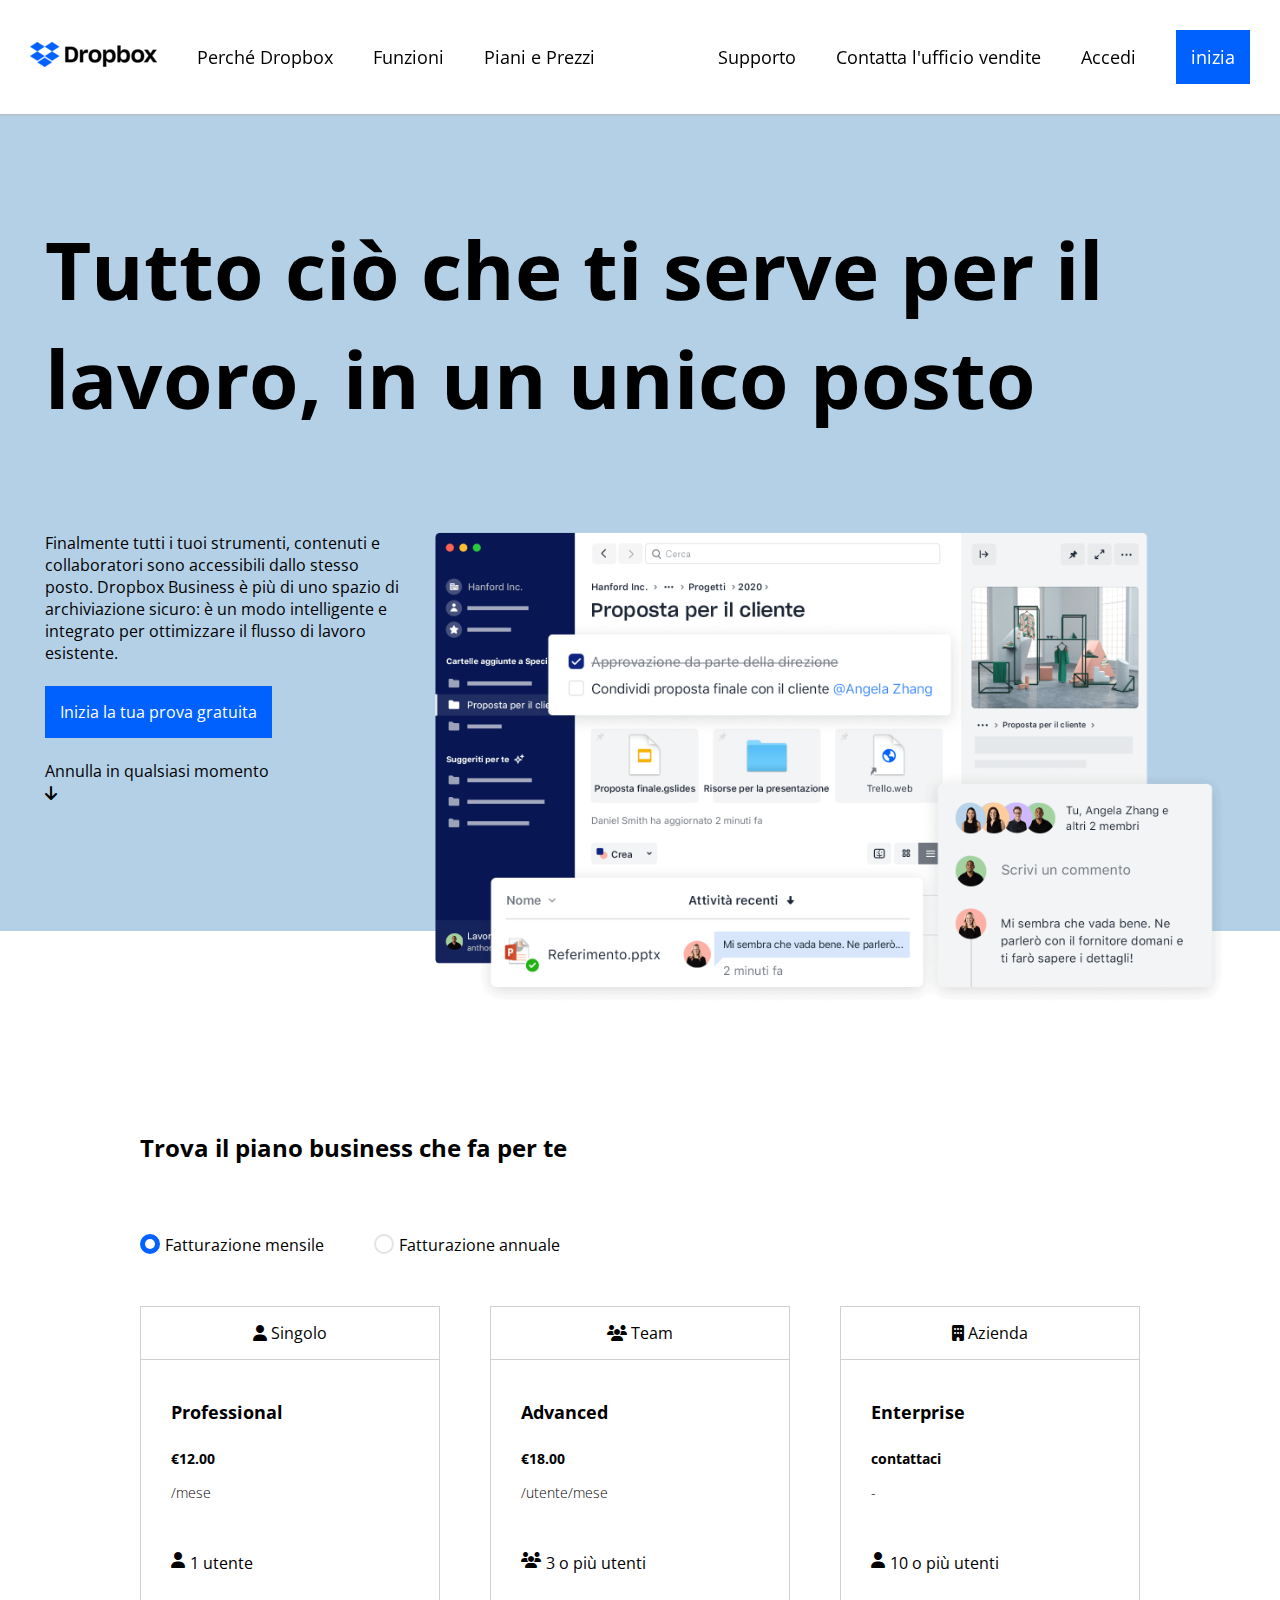
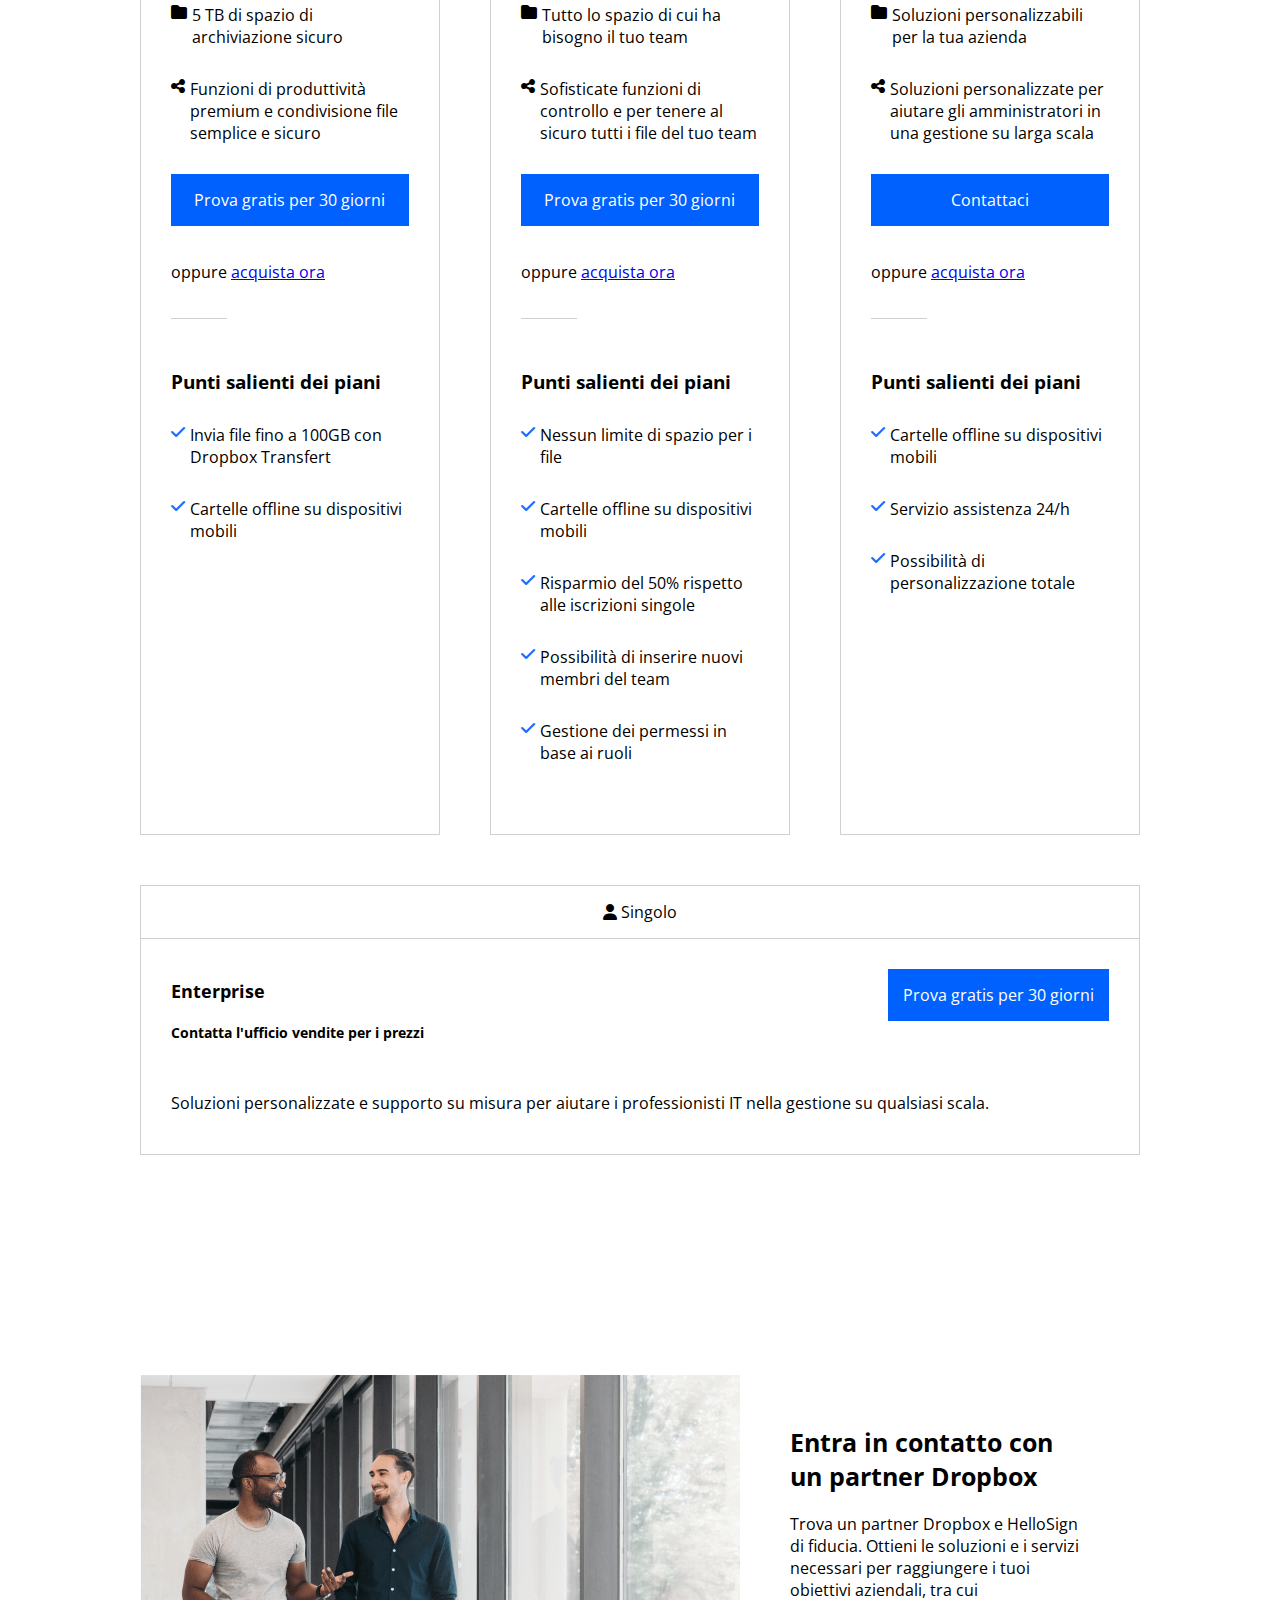
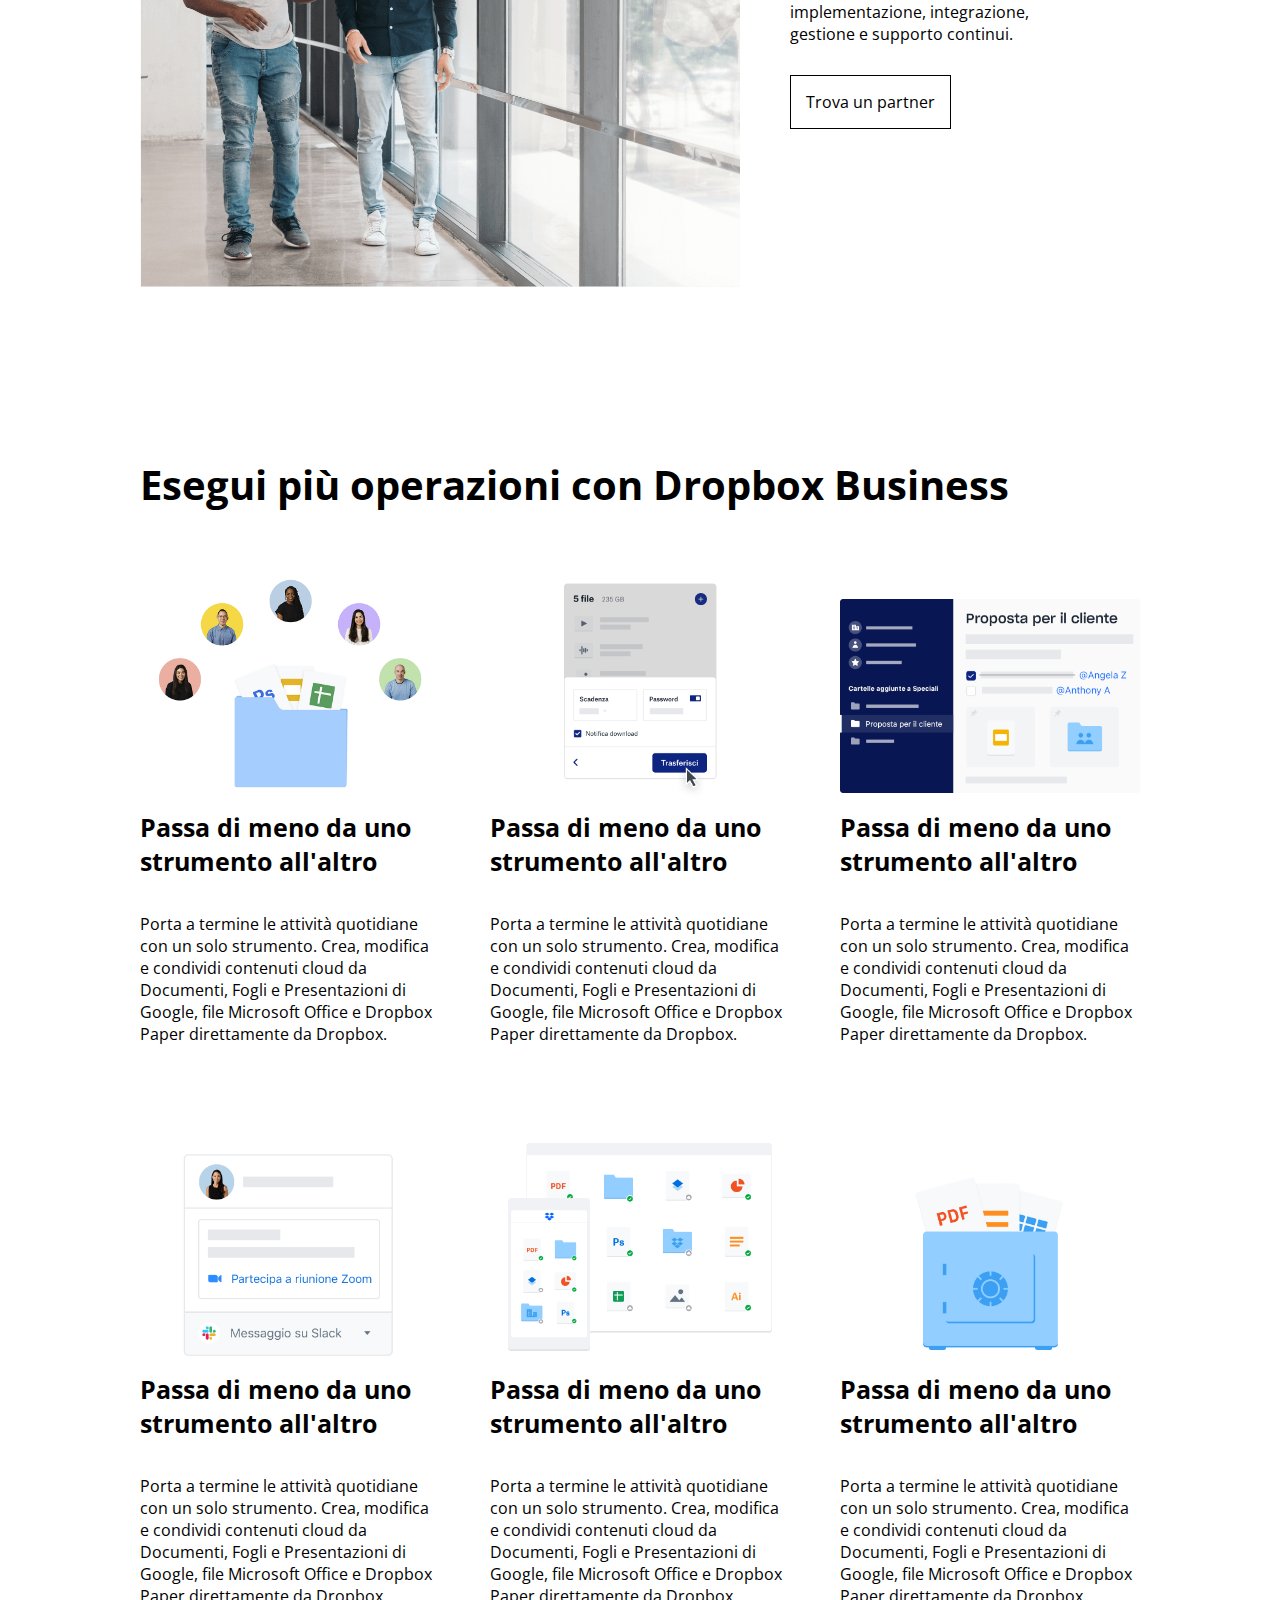
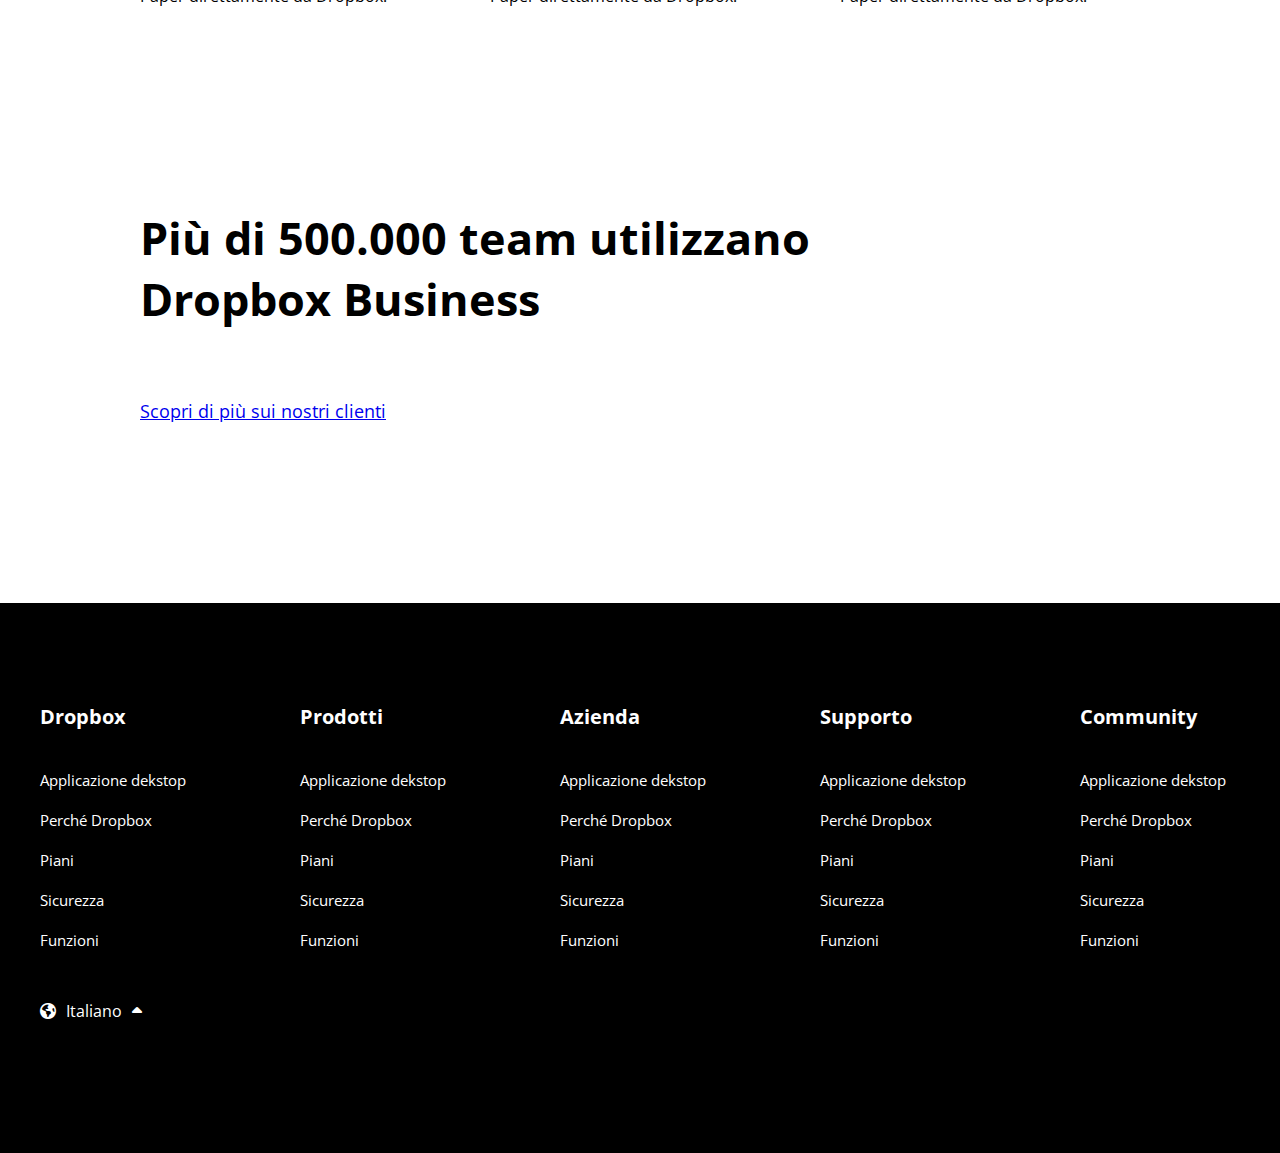
==== commit 1387138c: "feat: finish footer" ====
--- a/index.html
+++ b/index.html
@@ -163,7 +163,8 @@
                                     <li>
                                         <div>
                                             <i class="fa-solid fa-share-nodes"></i>
-                                            Sofisticate funzioni di controllo e per tenere al sicuro tutti i file del tuo team
+                                            Sofisticate funzioni di controllo e per tenere al sicuro tutti i file del
+                                            tuo team
                                         </div>
                                     </li>
                                 </ul>
@@ -234,7 +235,8 @@
                                     <li>
                                         <div>
                                             <i class="fa-solid fa-share-nodes"></i>
-                                            Soluzioni personalizzate per aiutare gli amministratori in una gestione su larga scala
+                                            Soluzioni personalizzate per aiutare gli amministratori in una gestione su
+                                            larga scala
                                         </div>
                                     </li>
                                 </ul>
@@ -299,7 +301,9 @@
                         Entra in contatto con un partner Dropbox
                     </h4>
                     <p>
-                        Trova un partner Dropbox e HelloSign di fiducia. Ottieni le soluzioni e i servizi necessari per raggiungere i tuoi obiettivi aziendali, tra cui implementazione, integrazione, gestione e supporto continui.
+                        Trova un partner Dropbox e HelloSign di fiducia. Ottieni le soluzioni e i servizi necessari per
+                        raggiungere i tuoi obiettivi aziendali, tra cui implementazione, integrazione, gestione e
+                        supporto continui.
                     </p>
                     <span class="btn-partner">Trova un partner</span>
                 </div>
@@ -318,12 +322,14 @@
                             <img src="img/business-feature-switching-tools.png" alt="switch">
                         </div>
                         <div>
-                           <h5>
-                            Passa di meno da uno strumento all'altro
-                           </h5> 
-                           <p>
-                            Porta a termine le attività quotidiane con un solo strumento. Crea, modifica e condividi contenuti cloud da Documenti, Fogli e Presentazioni di Google, file Microsoft Office e Dropbox Paper direttamente da Dropbox.
-                           </p>
+                            <h5>
+                                Passa di meno da uno strumento all'altro
+                            </h5>
+                            <p>
+                                Porta a termine le attività quotidiane con un solo strumento. Crea, modifica e condividi
+                                contenuti cloud da Documenti, Fogli e Presentazioni di Google, file Microsoft Office e
+                                Dropbox Paper direttamente da Dropbox.
+                            </p>
                         </div>
                     </div>
                     <div class="operazione">
@@ -331,12 +337,14 @@
                             <img src="img/business-feature-send-files-it.png" alt="switch">
                         </div>
                         <div>
-                           <h5>
-                            Passa di meno da uno strumento all'altro
-                           </h5> 
-                           <p>
-                            Porta a termine le attività quotidiane con un solo strumento. Crea, modifica e condividi contenuti cloud da Documenti, Fogli e Presentazioni di Google, file Microsoft Office e Dropbox Paper direttamente da Dropbox.
-                           </p>
+                            <h5>
+                                Passa di meno da uno strumento all'altro
+                            </h5>
+                            <p>
+                                Porta a termine le attività quotidiane con un solo strumento. Crea, modifica e condividi
+                                contenuti cloud da Documenti, Fogli e Presentazioni di Google, file Microsoft Office e
+                                Dropbox Paper direttamente da Dropbox.
+                            </p>
                         </div>
                     </div>
                     <div class="operazione">
@@ -344,12 +352,14 @@
                             <img src="img/business-feature-coordinate-it.png" alt="switch">
                         </div>
                         <div>
-                           <h5>
-                            Passa di meno da uno strumento all'altro
-                           </h5> 
-                           <p>
-                            Porta a termine le attività quotidiane con un solo strumento. Crea, modifica e condividi contenuti cloud da Documenti, Fogli e Presentazioni di Google, file Microsoft Office e Dropbox Paper direttamente da Dropbox.
-                           </p>
+                            <h5>
+                                Passa di meno da uno strumento all'altro
+                            </h5>
+                            <p>
+                                Porta a termine le attività quotidiane con un solo strumento. Crea, modifica e condividi
+                                contenuti cloud da Documenti, Fogli e Presentazioni di Google, file Microsoft Office e
+                                Dropbox Paper direttamente da Dropbox.
+                            </p>
                         </div>
                     </div>
                     <div class="operazione">
@@ -357,12 +367,14 @@
                             <img src="img/business-feature-integrations-it.png" alt="switch">
                         </div>
                         <div>
-                           <h5>
-                            Passa di meno da uno strumento all'altro
-                           </h5> 
-                           <p>
-                            Porta a termine le attività quotidiane con un solo strumento. Crea, modifica e condividi contenuti cloud da Documenti, Fogli e Presentazioni di Google, file Microsoft Office e Dropbox Paper direttamente da Dropbox.
-                           </p>
+                            <h5>
+                                Passa di meno da uno strumento all'altro
+                            </h5>
+                            <p>
+                                Porta a termine le attività quotidiane con un solo strumento. Crea, modifica e condividi
+                                contenuti cloud da Documenti, Fogli e Presentazioni di Google, file Microsoft Office e
+                                Dropbox Paper direttamente da Dropbox.
+                            </p>
                         </div>
                     </div>
                     <div class="operazione">
@@ -370,12 +382,14 @@
                             <img src="img/business-feature-multi-device.png" alt="switch">
                         </div>
                         <div>
-                           <h5>
-                            Passa di meno da uno strumento all'altro
-                           </h5> 
-                           <p>
-                            Porta a termine le attività quotidiane con un solo strumento. Crea, modifica e condividi contenuti cloud da Documenti, Fogli e Presentazioni di Google, file Microsoft Office e Dropbox Paper direttamente da Dropbox.
-                           </p>
+                            <h5>
+                                Passa di meno da uno strumento all'altro
+                            </h5>
+                            <p>
+                                Porta a termine le attività quotidiane con un solo strumento. Crea, modifica e condividi
+                                contenuti cloud da Documenti, Fogli e Presentazioni di Google, file Microsoft Office e
+                                Dropbox Paper direttamente da Dropbox.
+                            </p>
                         </div>
                     </div>
                     <div class="operazione">
@@ -383,12 +397,14 @@
                             <img src="img/business-feature-security.png" alt="switch">
                         </div>
                         <div>
-                           <h5>
-                            Passa di meno da uno strumento all'altro
-                           </h5> 
-                           <p>
-                            Porta a termine le attività quotidiane con un solo strumento. Crea, modifica e condividi contenuti cloud da Documenti, Fogli e Presentazioni di Google, file Microsoft Office e Dropbox Paper direttamente da Dropbox.
-                           </p>
+                            <h5>
+                                Passa di meno da uno strumento all'altro
+                            </h5>
+                            <p>
+                                Porta a termine le attività quotidiane con un solo strumento. Crea, modifica e condividi
+                                contenuti cloud da Documenti, Fogli e Presentazioni di Google, file Microsoft Office e
+                                Dropbox Paper direttamente da Dropbox.
+                            </p>
                         </div>
                     </div>
                 </div>
@@ -408,15 +424,66 @@
     </main>
     <!-- inizio footer -->
     <footer>
-        <div class="container container-footer">
+        <div class="container-footer">
             <div class="vari">
-                <div></div>
-                <div></div>
-                <div></div>
-                <div></div>
-                <div></div>
-            </div>
-            <div class="lingua"></div>
+                <div>
+                    <h6>Dropbox</h6>
+                    <ul>
+                        <li>Applicazione dekstop</li>
+                        <li>Perché Dropbox</li>
+                        <li>Piani</li>
+                        <li>Sicurezza</li>
+                        <li>Funzioni</li>
+                    </ul>
+                </div>
+                <div>
+                    <h6>Prodotti</h6>
+                    <ul>
+                        <li>Applicazione dekstop</li>
+                        <li>Perché Dropbox</li>
+                        <li>Piani</li>
+                        <li>Sicurezza</li>
+                        <li>Funzioni</li>
+                    </ul>
+                </div>
+                <div>
+                    <h6>Azienda</h6>
+                    <ul>
+                        <li>Applicazione dekstop</li>
+                        <li>Perché Dropbox</li>
+                        <li>Piani</li>
+                        <li>Sicurezza</li>
+                        <li>Funzioni</li>
+                    </ul>
+                </div>
+                <div>
+                    <h6>Supporto</h6>
+                    <ul>
+                        <li>Applicazione dekstop</li>
+                        <li>Perché Dropbox</li>
+                        <li>Piani</li>
+                        <li>Sicurezza</li>
+                        <li>Funzioni</li>
+                    </ul>
+                </div>
+                <div>
+                    <h6>Community</h6>
+                    <ul>
+                        <li>Applicazione dekstop</li>
+                        <li>Perché Dropbox</li>
+                        <li>Piani</li>
+                        <li>Sicurezza</li>
+                        <li>Funzioni</li>
+                    </ul>
+                </div>
+            </div>
+            <div class="lingua">
+                <ul>
+                    <li><i class="fa-solid fa-earth-americas"></i></li>
+                    <li>Italiano</li>
+                    <li><i class="fa-solid fa-caret-up"></i></li>
+                </ul>
+            </div>
         </div>
     </footer>
 </body>
--- a/style.css
+++ b/style.css
@@ -315,24 +315,38 @@
 }
 
 .container-footer{
+    display: flex;
+    margin: 0 auto;
     flex-direction: column;
     height: 450px;
+    width: 1200px;
 }
 
 .vari{
-    flex-basis: 75%;
-    border: 1px dashed white;
     display: flex;
     gap: 100px;
 }
 
 .vari > div{
-    width: calc((100% - 400px) / 5);
-    background-color: beige;
-    border: 1px dashed white;
-}
-
-.lingua{
-    flex-basis: 25%;
-    border: 1px dashed white;
+    width: calc((100% - 280px) / 5);
+}
+
+h6{
+    font-size: 20px;
+    margin-bottom: 30px;
+    color: white;
+}
+
+.vari div ul li{
+    font-size: 15px;
+    padding: 10px 0;
+    color: white;
+}
+
+.lingua ul{
+    padding: 40px 0;
+    display: flex;
+    gap: 10px;
+    text-align: center;
+    color: white;
 }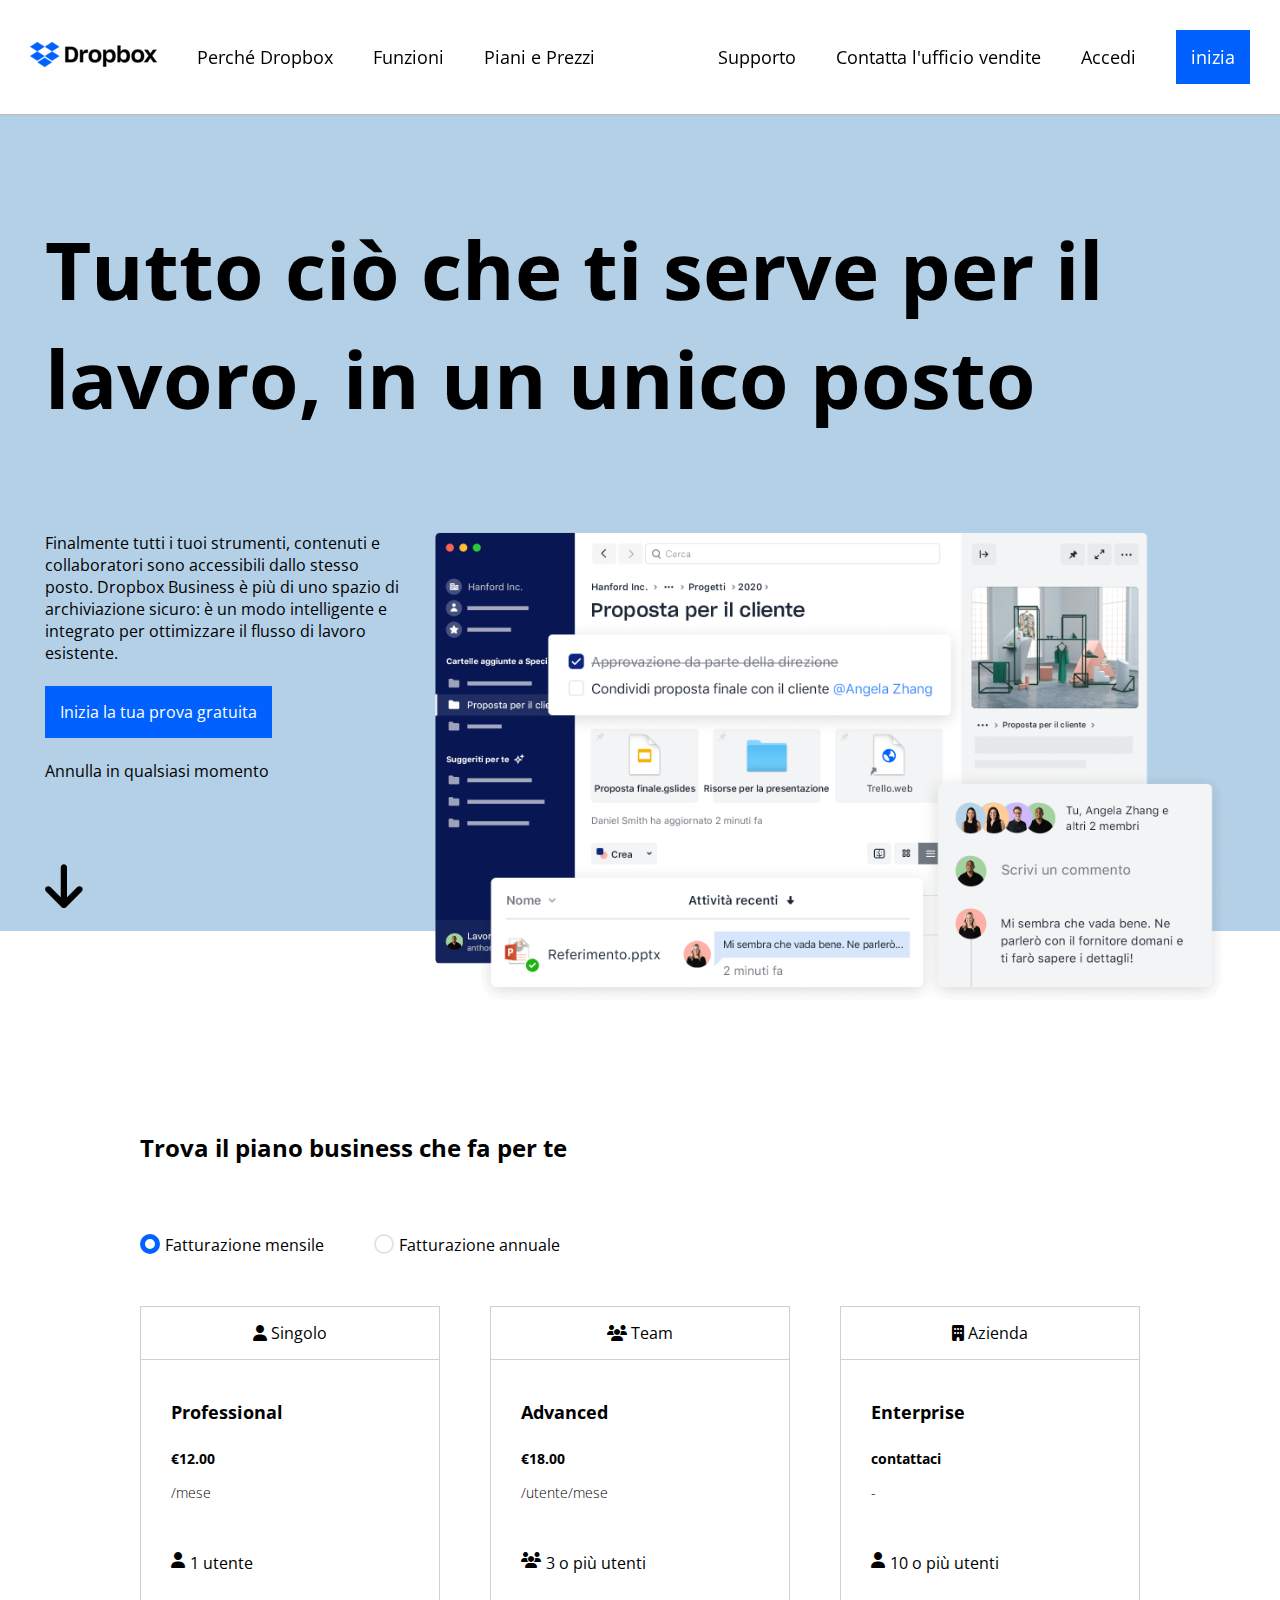
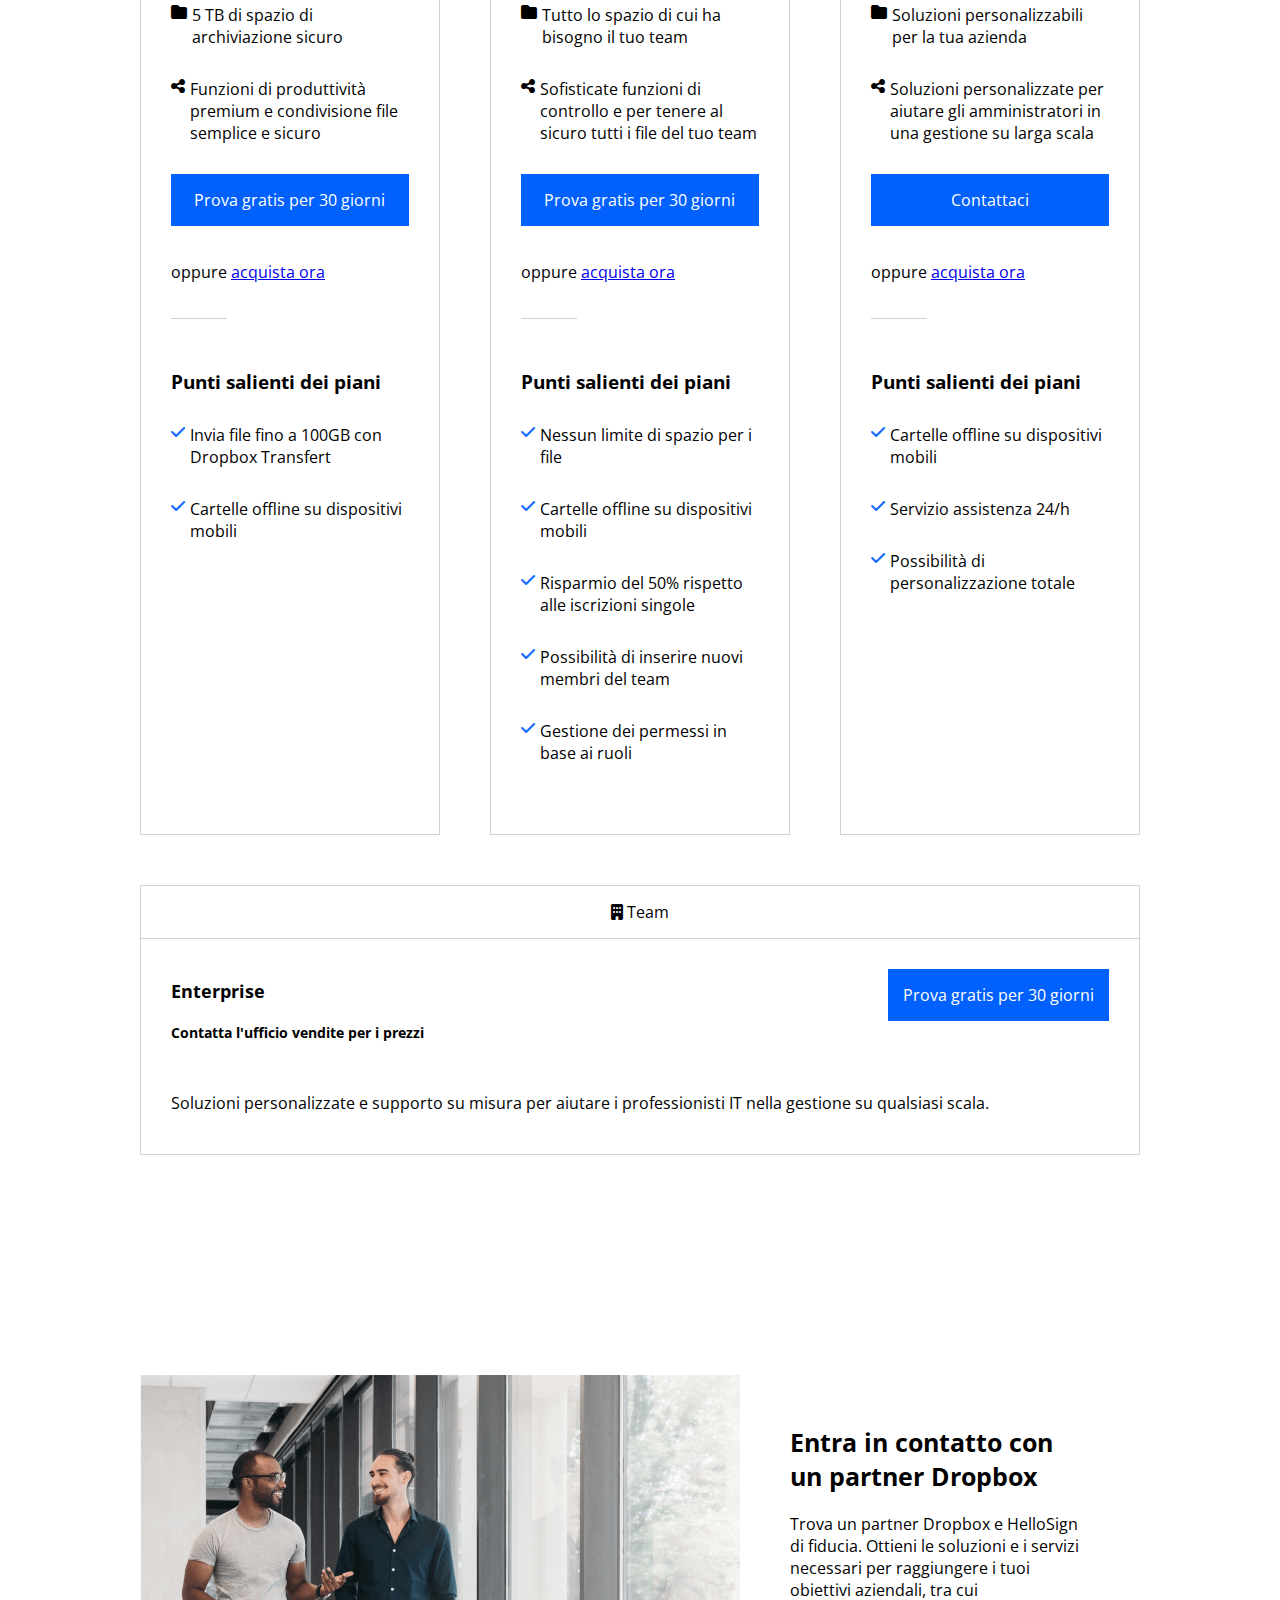
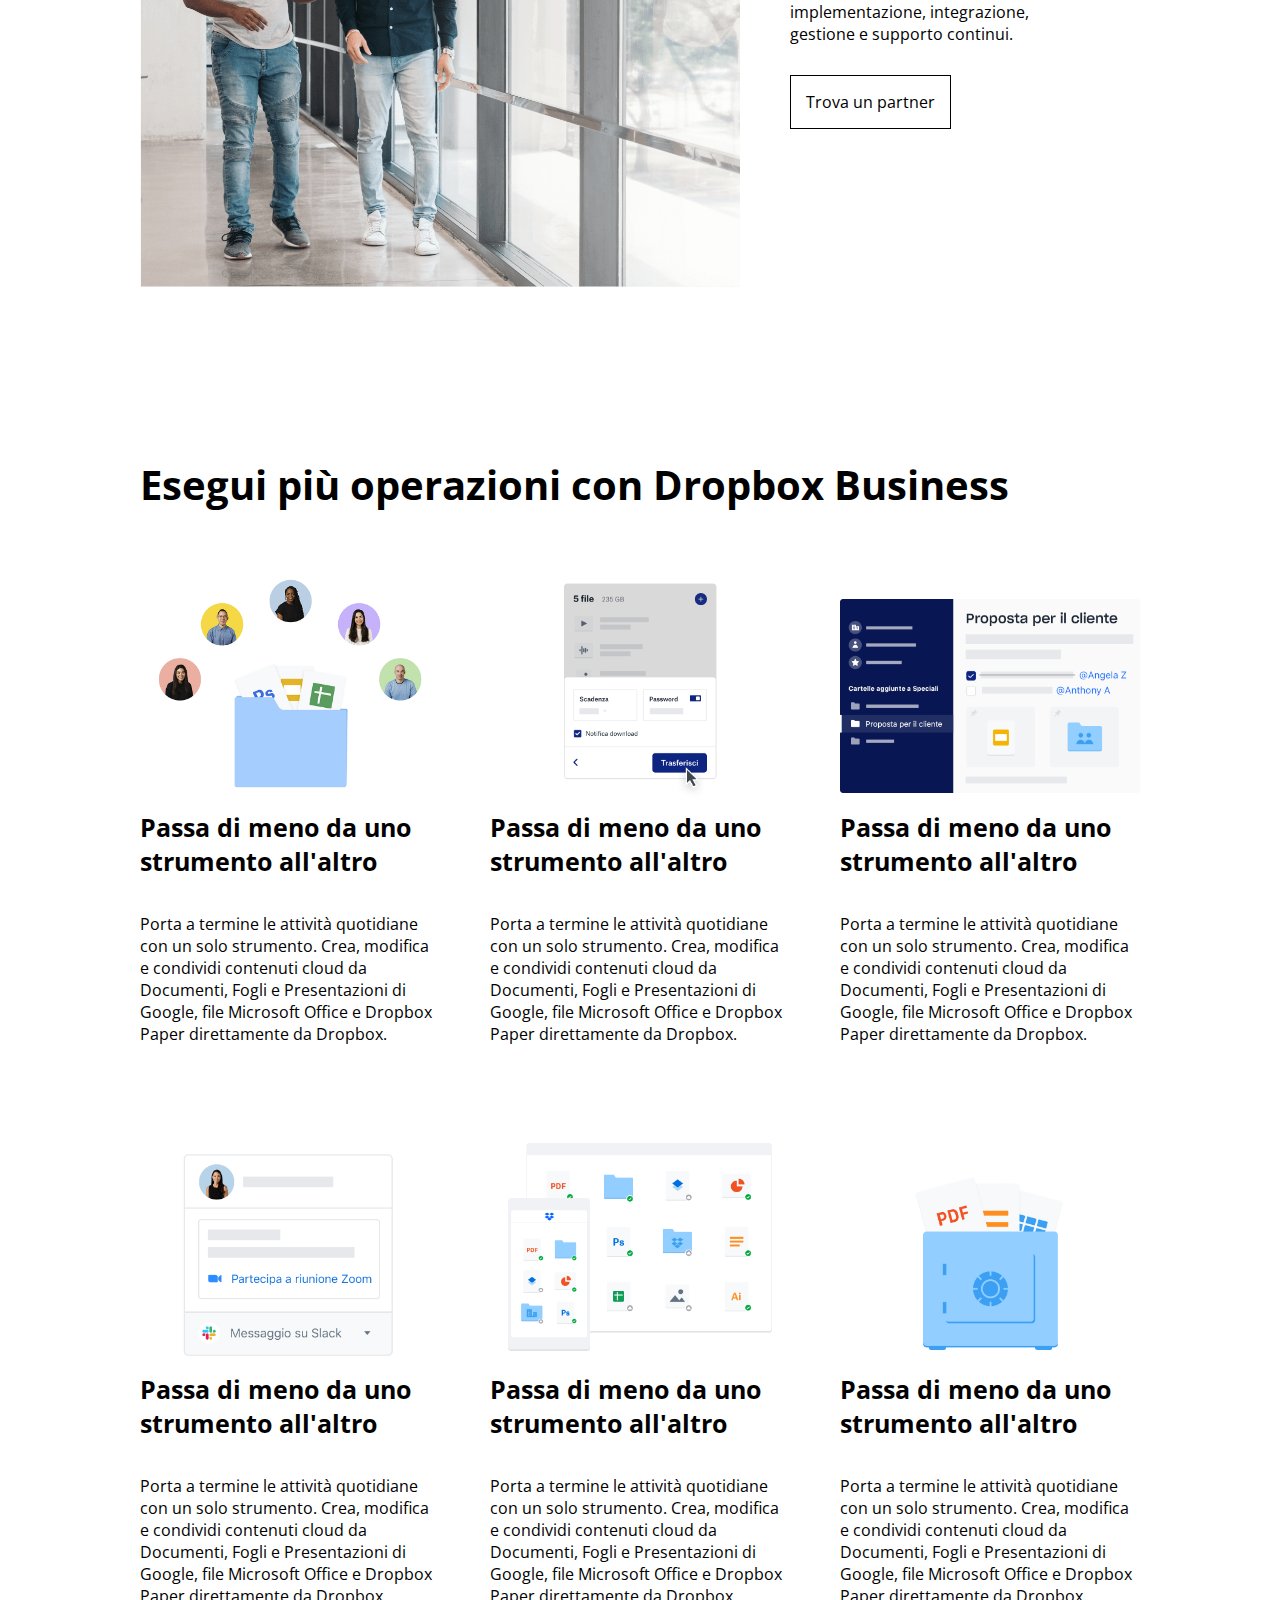
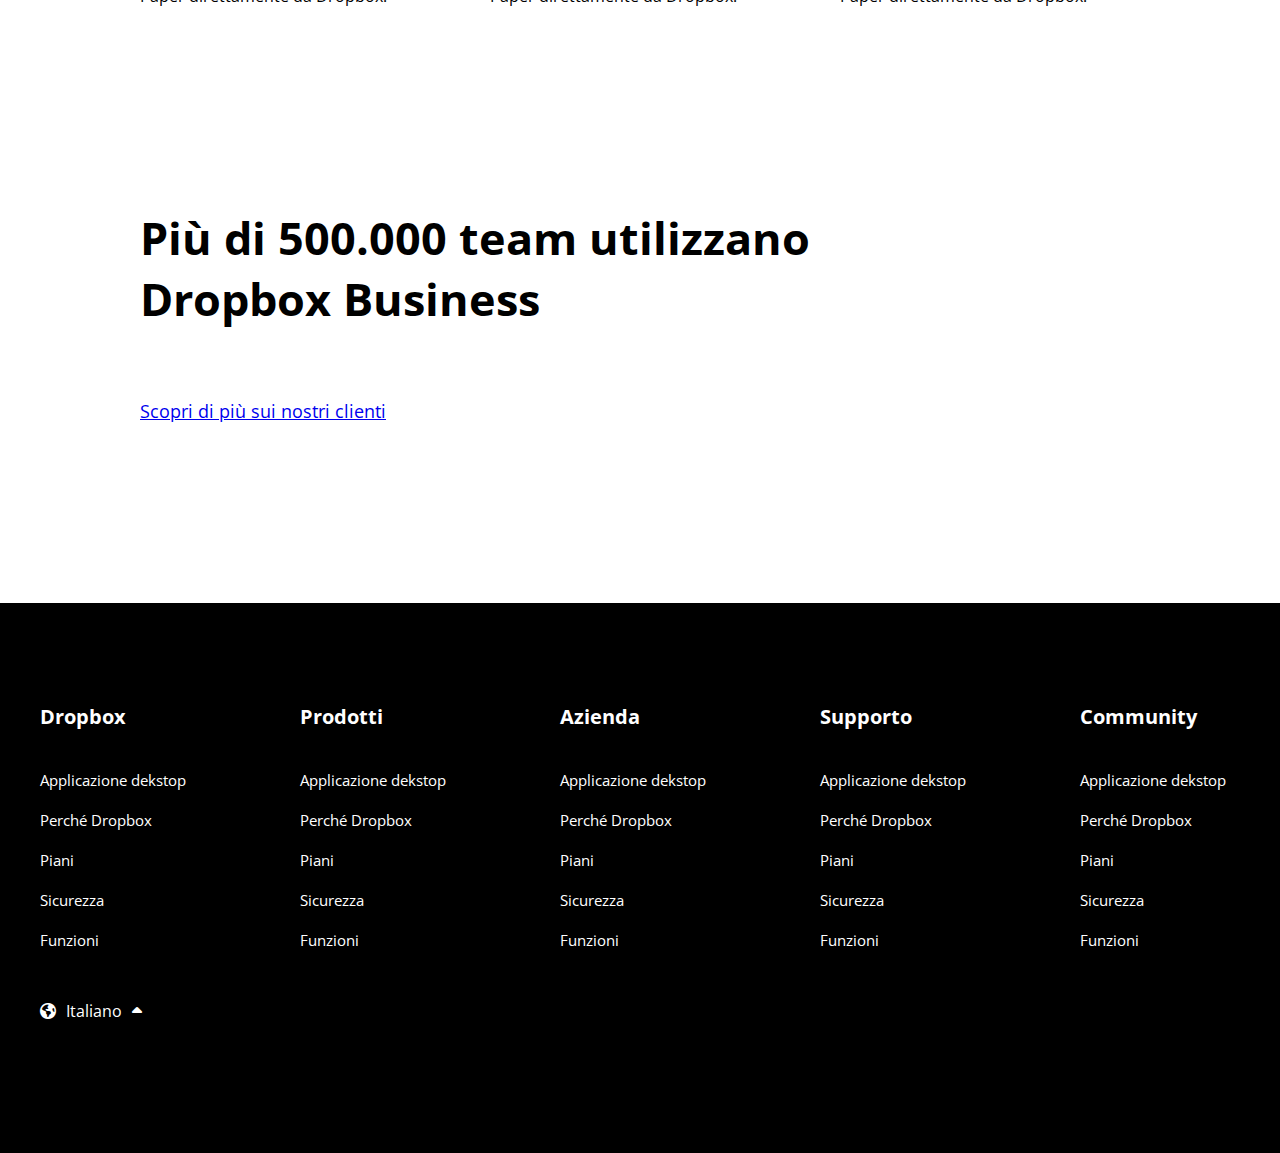
==== commit c4aeb2e3: "fix: fixed problems and animations" ====
--- a/index.html
+++ b/index.html
@@ -34,7 +34,7 @@
                     <li><a href="#">Supporto</a></li>
                     <li><a href="#">Contatta l'ufficio vendite</a></li>
                     <li><a href="#">Accedi</a></li>
-                    <li><a class="btn" href="#">inizia</a></li>
+                    <li><div class="btn">inizia</div></li>
                 </ul>
             </div>
         </div>
@@ -55,7 +55,7 @@
                         <span class="btn">Inizia la tua prova gratuita</span>
                         <br><br>
                         <span>Annulla in qualsiasi momento</span>
-                        <div>
+                        <div class="arrow">
                             <i class="fa-solid fa-arrow-down"></i>
                         </div>
                     </div>
@@ -271,7 +271,7 @@
                     <div class="piano piano-big">
                         <div>
                             <div class="soggetto">
-                                <i class="fa-solid fa-user"></i> Singolo
+                                <i class="fa-solid fa-building"></i> Team
                             </div>
                             <div class="info-box info-box-big">
                                 <ul>
--- a/style.css
+++ b/style.css
@@ -58,6 +58,14 @@
     font-size: 18px;
 }
 
+header a:hover{
+    padding-bottom: 44px;
+    border-bottom: 2px solid black;
+}
+
+header ul li div{
+    font-size: 18px;
+}
 /* jumbotron */
 .jumbotron {
     background-color: #b4d0e6;
@@ -90,6 +98,11 @@
     max-width: 70%;
 }
 
+.arrow{
+    font-size: 50px;
+    padding-top: 70px;
+}
+
 .jumbo-down div+div img{
 max-width: 100%;
 }
